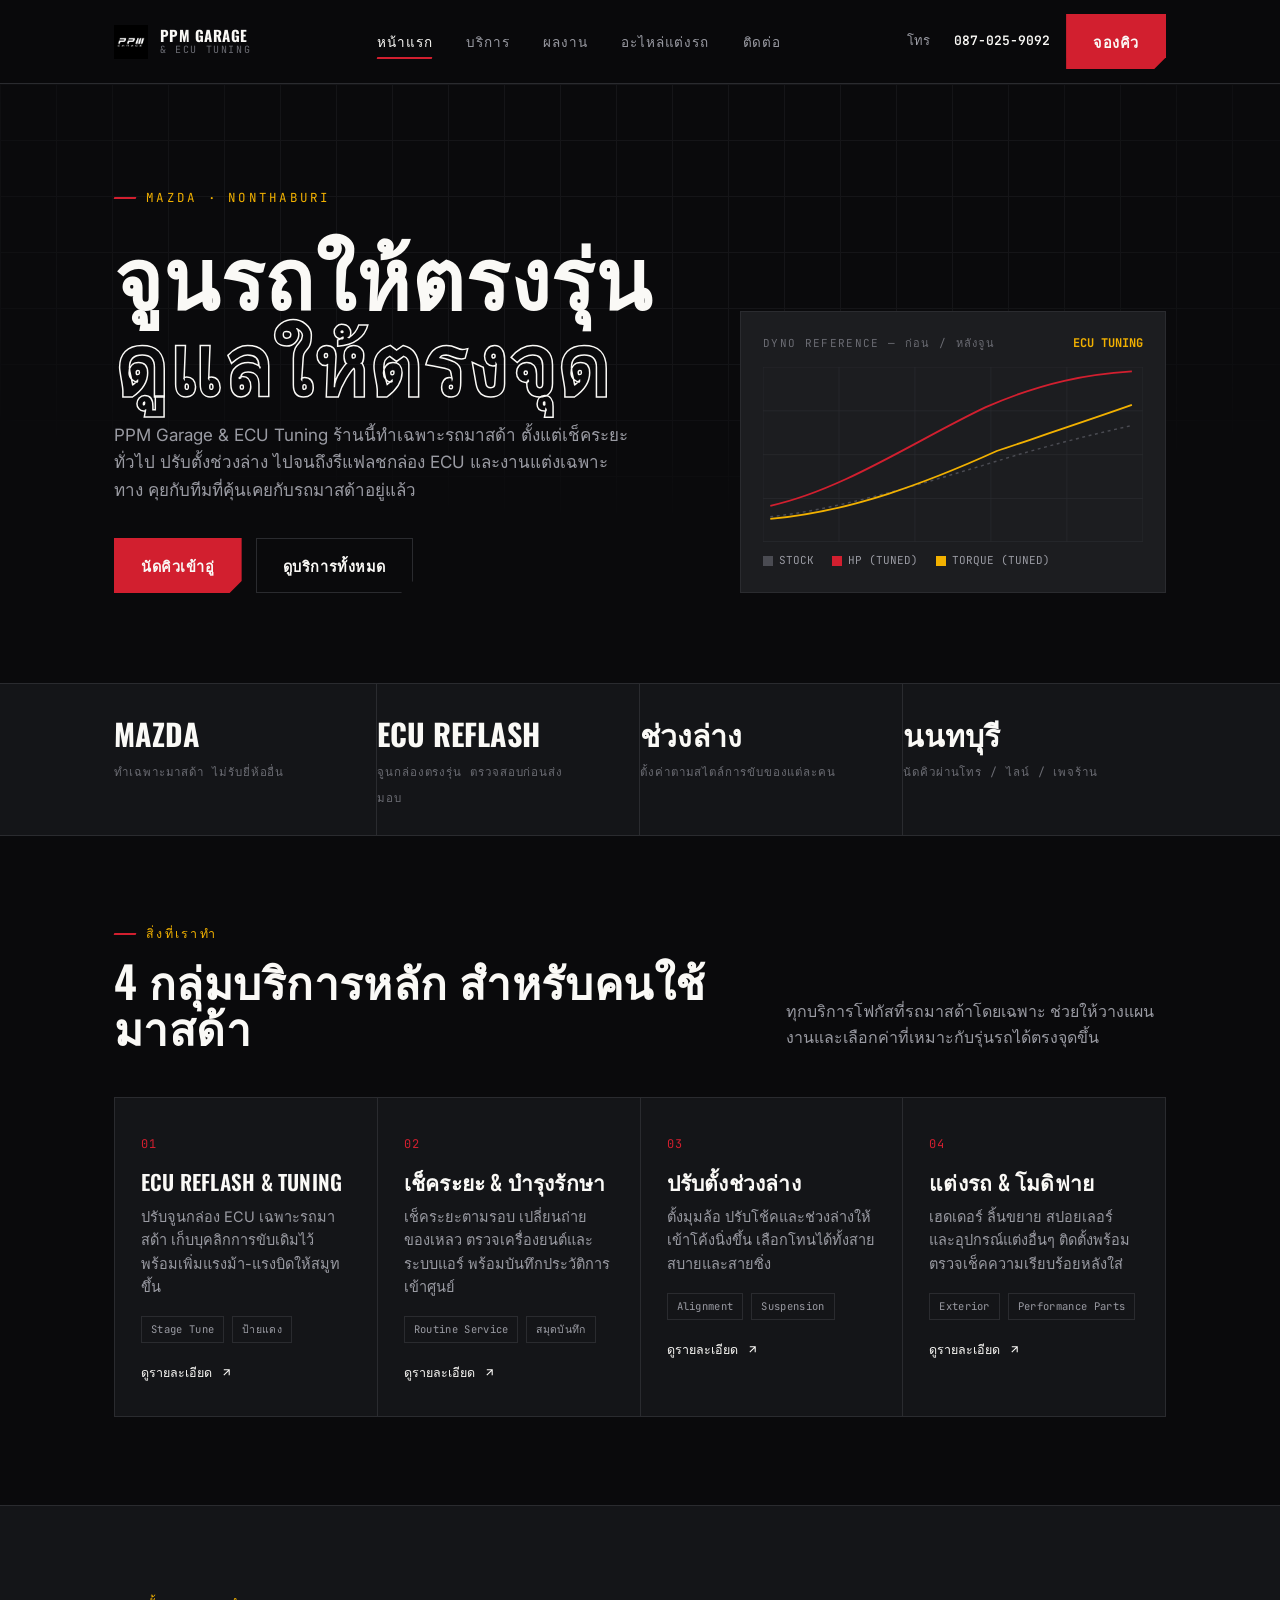
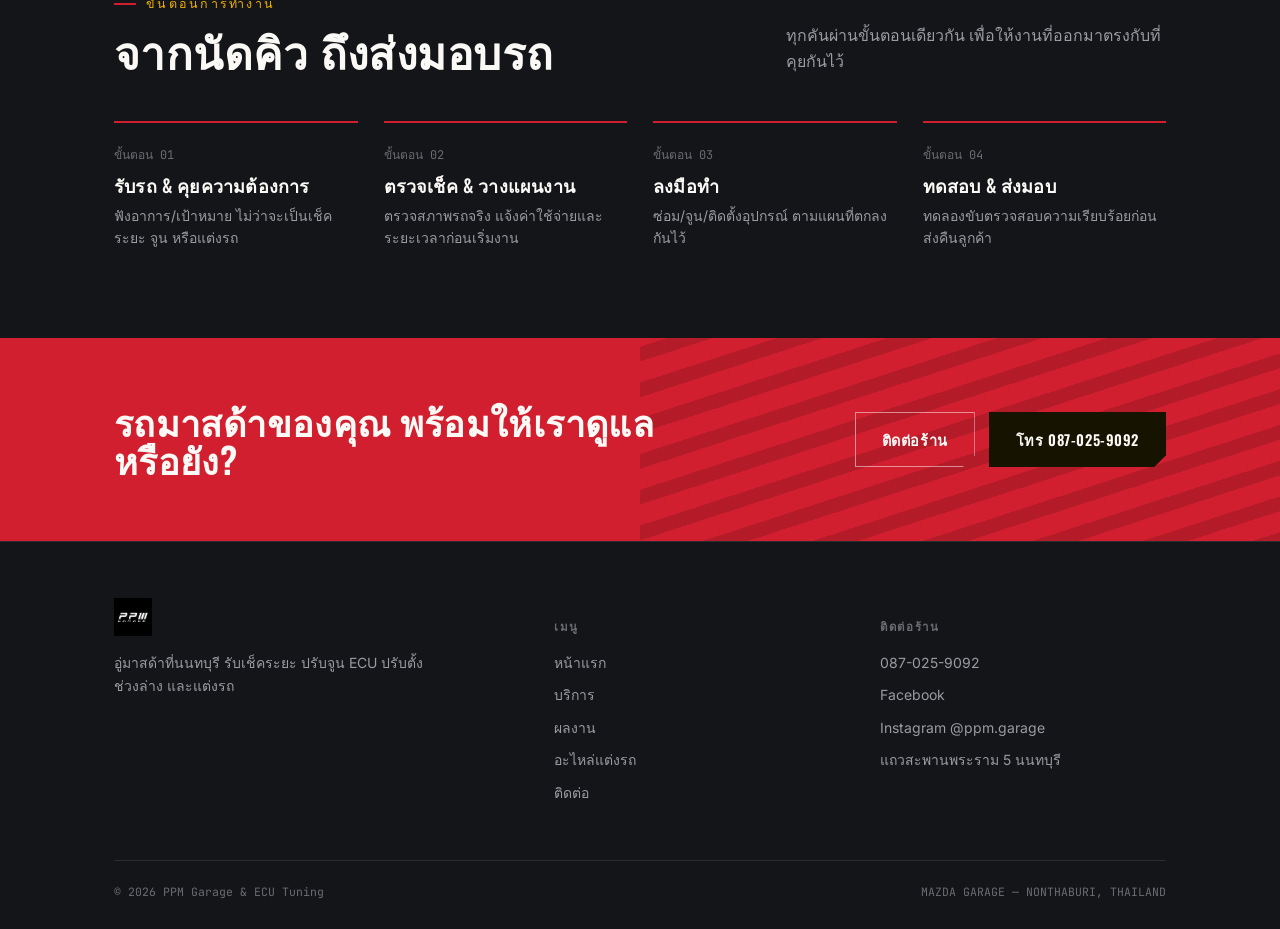
==== index.html @ 674793c1 "Add files via upload" ====
<!DOCTYPE html>
<html lang="th">
<head>
<meta charset="UTF-8">
<meta name="viewport" content="width=device-width, initial-scale=1.0">
<title>PPM Garage &amp; ECU Tuning | อู่มาสด้า นนทบุรี</title>
<meta name="description" content="PPM Garage &amp; ECU Tuning อู่มาสด้าที่นนทบุรี รับเช็คระยะ จูน ECU ปรับตั้งช่วงล่าง และแต่งรถ">
<link rel="icon" href="assets/logo.png">
<link rel="stylesheet" href="assets/style.css">
</head>
<body>

<header class="site-header">
  <nav class="nav">
    <a href="index.html" class="brand">
      <img src="assets/logo.png" alt="PPM Garage & ECU Tuning">
      <span class="brand-text"><b>PPM GARAGE</b><span>&amp; ECU TUNING</span></span>
    </a>
    <ul class="nav-links" id="navLinks">
      <li><a href="index.html" class="active">หน้าแรก</a></li>
      <li><a href="services.html">บริการ</a></li>
      <li><a href="portfolio.html">ผลงาน</a></li>
      <li><a href="parts.html">อะไหล่แต่งรถ</a></li>
      <li><a href="contact.html">ติดต่อ</a></li>
    </ul>
    <div class="nav-cta">
      <span class="nav-tel">โทร &nbsp;<b>087-025-9092</b></span>
      <a href="contact.html" class="btn btn-primary">จองคิว</a>
    </div>
    <button class="nav-toggle" aria-label="เปิดเมนู" aria-expanded="false">
      <svg viewBox="0 0 24 24" fill="none" stroke="currentColor" stroke-width="2"><path d="M3 6h18M3 12h18M3 18h18"/></svg>
    </button>
  </nav>
</header>

<section class="hero">
  <div class="hero-grid" aria-hidden="true"></div>
  <div class="wrap hero-inner">
    <div>
      <div class="eyebrow">MAZDA · NONTHABURI</div>
      <h1 class="hero-title">
        จูนรถให้ตรงรุ่น<br>
        <span class="line2">ดูแลให้ตรงจุด</span>
      </h1>
      <p class="hero-sub">
        PPM Garage &amp; ECU Tuning ร้านนี้ทำเฉพาะรถมาสด้า
        ตั้งแต่เช็คระยะทั่วไป ปรับตั้งช่วงล่าง ไปจนถึงรีแฟลชกล่อง ECU
        และงานแต่งเฉพาะทาง คุยกับทีมที่คุ้นเคยกับรถมาสด้าอยู่แล้ว
      </p>
      <div class="hero-actions">
        <a href="contact.html" class="btn btn-primary">นัดคิวเข้าอู่</a>
        <a href="services.html" class="btn btn-ghost">ดูบริการทั้งหมด</a>
      </div>
    </div>

    <div class="hero-scope reveal">
      <div class="hero-scope-head">
        <span>Dyno Reference — ก่อน / หลังจูน</span>
        <b>ECU TUNING</b>
      </div>
      <svg class="dyno-svg" viewBox="0 0 520 240" xmlns="http://www.w3.org/2000/svg" role="img" aria-label="กราฟแสดงแรงม้าและแรงบิดก่อนและหลังการจูน ECU">
        <line x1="0" y1="0" x2="0" y2="240" stroke="#2a2b2f"/>
        <line x1="104" y1="0" x2="104" y2="240" stroke="#2a2b2f"/>
        <line x1="208" y1="0" x2="208" y2="240" stroke="#2a2b2f"/>
        <line x1="312" y1="0" x2="312" y2="240" stroke="#2a2b2f"/>
        <line x1="416" y1="0" x2="416" y2="240" stroke="#2a2b2f"/>
        <line x1="520" y1="0" x2="520" y2="240" stroke="#2a2b2f"/>
        <line x1="0" y1="0" x2="520" y2="0" stroke="#2a2b2f"/>
        <line x1="0" y1="60" x2="520" y2="60" stroke="#2a2b2f"/>
        <line x1="0" y1="120" x2="520" y2="120" stroke="#2a2b2f"/>
        <line x1="0" y1="180" x2="520" y2="180" stroke="#2a2b2f"/>
        <line x1="0" y1="239" x2="520" y2="239" stroke="#2a2b2f"/>

        <path d="M10,205 C100,195 200,165 300,135 C380,110 440,95 505,80" fill="none" stroke="#4a4b52" stroke-width="2" stroke-dasharray="4 5"/>

        <path class="dyno-path" d="M10,190 C110,168 210,100 305,55 C385,20 445,10 505,6"/>
        <path class="dyno-path-2" d="M10,208 C120,198 225,158 320,115 C400,88 460,68 505,52"/>
      </svg>
      <div class="dyno-legend">
        <span><i style="background:#4a4b52"></i>STOCK</span>
        <span><i style="background:var(--red)"></i>HP (TUNED)</span>
        <span><i style="background:var(--amber)"></i>TORQUE (TUNED)</span>
      </div>
    </div>
  </div>
</section>

<div class="stat-strip">
  <div class="wrap">
    <div class="stat"><b>MAZDA</b><span>ทำเฉพาะมาสด้า ไม่รับยี่ห้ออื่น</span></div>
    <div class="stat"><b>ECU&nbsp;REFLASH</b><span>จูนกล่องตรงรุ่น ตรวจสอบก่อนส่งมอบ</span></div>
    <div class="stat"><b>ช่วงล่าง</b><span>ตั้งค่าตามสไตล์การขับของแต่ละคน</span></div>
    <div class="stat"><b>นนทบุรี</b><span>นัดคิวผ่านโทร / ไลน์ / เพจร้าน</span></div>
  </div>
</div>

<section id="services">
  <div class="wrap">
    <div class="section-head reveal">
      <div>
        <div class="eyebrow">สิ่งที่เราทำ</div>
        <h2 class="section-title">4 กลุ่มบริการหลัก สำหรับคนใช้มาสด้า</h2>
      </div>
      <p class="section-desc">ทุกบริการโฟกัสที่รถมาสด้าโดยเฉพาะ ช่วยให้วางแผนงานและเลือกค่าที่เหมาะกับรุ่นรถได้ตรงจุดขึ้น</p>
    </div>

    <div class="grid-4">
      <div class="card reveal">
        <span class="card-num">01</span>
        <h3>ECU Reflash &amp; Tuning</h3>
        <p>ปรับจูนกล่อง ECU เฉพาะรถมาสด้า เก็บบุคลิกการขับเดิมไว้ พร้อมเพิ่มแรงม้า-แรงบิดให้สมูทขึ้น</p>
        <div class="card-tags"><span>Stage Tune</span><span>ป้ายแดง</span></div>
        <a href="services.html#tuning" class="card-link">ดูรายละเอียด <svg viewBox="0 0 24 24" fill="none" stroke="currentColor" stroke-width="2"><path d="M7 17L17 7M7 7h10v10"/></svg></a>
      </div>
      <div class="card reveal">
        <span class="card-num">02</span>
        <h3>เช็คระยะ &amp; บำรุงรักษา</h3>
        <p>เช็คระยะตามรอบ เปลี่ยนถ่ายของเหลว ตรวจเครื่องยนต์และระบบแอร์ พร้อมบันทึกประวัติการเข้าศูนย์</p>
        <div class="card-tags"><span>Routine Service</span><span>สมุดบันทึก</span></div>
        <a href="services.html#maintenance" class="card-link">ดูรายละเอียด <svg viewBox="0 0 24 24" fill="none" stroke="currentColor" stroke-width="2"><path d="M7 17L17 7M7 7h10v10"/></svg></a>
      </div>
      <div class="card reveal">
        <span class="card-num">03</span>
        <h3>ปรับตั้งช่วงล่าง</h3>
        <p>ตั้งมุมล้อ ปรับโช้คและช่วงล่างให้เข้าโค้งนิ่งขึ้น เลือกโทนได้ทั้งสายสบายและสายซิ่ง</p>
        <div class="card-tags"><span>Alignment</span><span>Suspension</span></div>
        <a href="services.html#suspension" class="card-link">ดูรายละเอียด <svg viewBox="0 0 24 24" fill="none" stroke="currentColor" stroke-width="2"><path d="M7 17L17 7M7 7h10v10"/></svg></a>
      </div>
      <div class="card reveal">
        <span class="card-num">04</span>
        <h3>แต่งรถ &amp; โมดิฟาย</h3>
        <p>เฮดเดอร์ ลิ้นขยาย สปอยเลอร์ และอุปกรณ์แต่งอื่นๆ ติดตั้งพร้อมตรวจเช็คความเรียบร้อยหลังใส่</p>
        <div class="card-tags"><span>Exterior</span><span>Performance Parts</span></div>
        <a href="services.html#modify" class="card-link">ดูรายละเอียด <svg viewBox="0 0 24 24" fill="none" stroke="currentColor" stroke-width="2"><path d="M7 17L17 7M7 7h10v10"/></svg></a>
      </div>
    </div>
  </div>
</section>

<section id="process" style="border-top:1px solid var(--line); background:var(--panel-2);">
  <div class="wrap">
    <div class="section-head reveal">
      <div>
        <div class="eyebrow">ขั้นตอนการทำงาน</div>
        <h2 class="section-title">จากนัดคิว ถึงส่งมอบรถ</h2>
      </div>
      <p class="section-desc">ทุกคันผ่านขั้นตอนเดียวกัน เพื่อให้งานที่ออกมาตรงกับที่คุยกันไว้</p>
    </div>
    <div class="steps">
      <div class="step reveal">
        <em>ขั้นตอน 01</em>
        <h4>รับรถ &amp; คุยความต้องการ</h4>
        <p>ฟังอาการ/เป้าหมาย ไม่ว่าจะเป็นเช็คระยะ จูน หรือแต่งรถ</p>
      </div>
      <div class="step reveal">
        <em>ขั้นตอน 02</em>
        <h4>ตรวจเช็ค &amp; วางแผนงาน</h4>
        <p>ตรวจสภาพรถจริง แจ้งค่าใช้จ่ายและระยะเวลาก่อนเริ่มงาน</p>
      </div>
      <div class="step reveal">
        <em>ขั้นตอน 03</em>
        <h4>ลงมือทำ</h4>
        <p>ซ่อม/จูน/ติดตั้งอุปกรณ์ ตามแผนที่ตกลงกันไว้</p>
      </div>
      <div class="step reveal">
        <em>ขั้นตอน 04</em>
        <h4>ทดสอบ &amp; ส่งมอบ</h4>
        <p>ทดลองขับตรวจสอบความเรียบร้อยก่อนส่งคืนลูกค้า</p>
      </div>
    </div>
  </div>
</section>

<div class="cta-band">
  <div class="wrap cta-inner">
    <h2>รถมาสด้าของคุณ พร้อมให้เราดูแลหรือยัง?</h2>
    <div style="display:flex; gap:14px; flex-wrap:wrap;">
      <a href="contact.html" class="btn btn-ghost">ติดต่อร้าน</a>
      <a href="tel:0870259092" class="btn" style="background:#161300; color:var(--white);">โทร 087-025-9092</a>
    </div>
  </div>
</div>

<footer class="site-footer">
  <div class="wrap">
    <div class="footer-grid">
      <div>
        <a href="index.html" class="brand" style="margin-bottom:16px;">
          <img src="assets/logo.png" alt="PPM Garage & ECU Tuning" style="height:38px;">
        </a>
        <p style="max-width:320px;">อู่มาสด้าที่นนทบุรี รับเช็คระยะ ปรับจูน ECU ปรับตั้งช่วงล่าง และแต่งรถ</p>
      </div>
      <div>
        <h5>เมนู</h5>
        <a href="index.html">หน้าแรก</a>
        <a href="services.html">บริการ</a>
        <a href="portfolio.html">ผลงาน</a>
        <a href="parts.html">อะไหล่แต่งรถ</a>
        <a href="contact.html">ติดต่อ</a>
      </div>
      <div>
        <h5>ติดต่อร้าน</h5>
        <a href="tel:0870259092">087-025-9092</a>
        <a href="https://www.facebook.com/PPMGarageAndEcuTuning/" target="_blank" rel="noopener">Facebook</a>
        <a href="https://www.instagram.com/ppm.garage/" target="_blank" rel="noopener">Instagram @ppm.garage</a>
        <p>แถวสะพานพระราม 5 นนทบุรี</p>
      </div>
    </div>
    <div class="footer-bottom">
      <span>&copy; <span data-year></span> PPM Garage &amp; ECU Tuning</span>
      <span>MAZDA GARAGE — NONTHABURI, THAILAND</span>
    </div>
  </div>
</footer>

<script src="assets/main.js"></script>
</body>
</html>
---- assets/style.css ----
/* ============================================================
   PPM GARAGE & ECU TUNING — Design tokens
   Palette: near-black base (matches logo), signal red + gauge
   amber accents borrowed from tach redlines & boost gauges.
   Display type: condensed industrial caps (echoes the logo's
   slanted "III" speed-mark). Body: clean geometric sans.
   Mono: dyno-sheet data, specs, numbers.
   ============================================================ */

@import url('https://fonts.googleapis.com/css2?family=Oswald:wght@400;500;600;700&family=Inter:wght@400;500;600;700&family=JetBrains+Mono:wght@400;500;600&display=swap');

:root{
  --black:        #0a0a0c;
  --panel-1:      #1c1d20;
  --panel-2:      #141518;
  --line:         #2a2b2f;
  --white:        #faf9f6;
  --mute:         #9a9ba3;
  --mute-dim:     #6b6c73;
  --red:          #d21f2f;
  --red-dim:      #7a1119;
  --amber:        #f2b100;

  --font-display: 'Oswald', 'Arial Narrow', sans-serif;
  --font-body:    'Inter', -apple-system, sans-serif;
  --font-mono:    'JetBrains Mono', 'Courier New', monospace;

  --wrap: 1180px;
  --edge: clamp(20px, 5vw, 64px);

  --ease: cubic-bezier(.16,.84,.44,1);
}

*,*::before,*::after{ box-sizing:border-box; }
html{ scroll-behavior:smooth; }
@media (prefers-reduced-motion: reduce){
  html{ scroll-behavior:auto; }
  *,*::before,*::after{ animation-duration:0.001ms !important; animation-iteration-count:1 !important; transition-duration:0.001ms !important; scroll-behavior:auto !important; }
}

body{
  margin:0;
  background:var(--black);
  color:var(--white);
  font-family:var(--font-body);
  font-size:16px;
  line-height:1.6;
  -webkit-font-smoothing:antialiased;
}

img{ max-width:100%; display:block; }
a{ color:inherit; text-decoration:none; }
ul{ margin:0; padding:0; list-style:none; }
button{ font:inherit; }

::selection{ background:var(--red); color:var(--white); }

/* focus visibility */
a:focus-visible, button:focus-visible, input:focus-visible, textarea:focus-visible{
  outline:2px solid var(--amber);
  outline-offset:3px;
}

.wrap{ max-width:var(--wrap); margin:0 auto; padding-left:var(--edge); padding-right:var(--edge); }

/* ---------- Type scale ---------- */
h1,h2,h3,h4{
  font-family:var(--font-display);
  text-transform:uppercase;
  letter-spacing:.01em;
  font-weight:600;
  margin:0;
  line-height:1.05;
}
.eyebrow{
  font-family:var(--font-mono);
  font-size:12.5px;
  letter-spacing:.18em;
  text-transform:uppercase;
  color:var(--amber);
  display:flex;
  align-items:center;
  gap:10px;
}
.eyebrow::before{
  content:'';
  width:22px; height:2px;
  background:var(--red);
  transform:skewX(-20deg);
  display:inline-block;
}
p{ margin:0; color:var(--mute); }

/* ---------- Diagonal slash motif (from the logo mark) ---------- */
.slash{
  display:inline-block;
  width:.42em;
  transform:skewX(-18deg);
  background:currentColor;
  align-self:stretch;
}
.slashmark{ display:inline-flex; gap:5px; height:1em; vertical-align:-.12em; }

.clip-card{
  clip-path: polygon(0 0, 100% 0, 100% calc(100% - 18px), calc(100% - 18px) 100%, 0 100%);
}
.clip-card-r{
  clip-path: polygon(18px 0, 100% 0, 100% 100%, 0 100%, 0 18px);
}

/* ---------- Buttons ---------- */
.btn{
  display:inline-flex;
  align-items:center;
  gap:10px;
  font-family:var(--font-display);
  text-transform:uppercase;
  letter-spacing:.04em;
  font-weight:600;
  font-size:14.5px;
  padding:15px 26px;
  border:1px solid transparent;
  cursor:pointer;
  transition:transform .25s var(--ease), background .25s var(--ease), border-color .25s var(--ease), color .25s var(--ease);
  clip-path: polygon(0 0, 100% 0, 100% calc(100% - 12px), calc(100% - 12px) 100%, 0 100%);
}
.btn-primary{ background:var(--red); color:var(--white); }
.btn-primary:hover{ background:#ea2c3d; transform:translateY(-2px); }
.btn-ghost{ background:transparent; color:var(--white); border-color:var(--line); }
.btn-ghost:hover{ border-color:var(--white); transform:translateY(-2px); }
.btn-amber{ background:var(--amber); color:#161300; }
.btn-amber:hover{ background:#ffc51f; transform:translateY(-2px); }

/* ---------- Header / nav ---------- */
.site-header{
  position:sticky; top:0; z-index:50;
  background:rgba(10,10,12,.86);
  backdrop-filter:blur(10px);
  border-bottom:1px solid var(--line);
}
.nav{
  display:flex; align-items:center; justify-content:space-between;
  padding:14px var(--edge);
  max-width:var(--wrap); margin:0 auto;
}
.brand{ display:flex; align-items:center; gap:12px; }
.brand img{ height:34px; width:auto; }
.brand-text{ font-family:var(--font-display); font-size:15px; letter-spacing:.03em; line-height:1.15; }
.brand-text b{ display:block; color:var(--white); }
.brand-text span{ display:block; font-size:10px; color:var(--mute-dim); letter-spacing:.16em; font-family:var(--font-mono); }

.nav-links{ display:flex; align-items:center; gap:34px; }
.nav-links a{
  font-family:var(--font-display);
  font-size:13.5px;
  letter-spacing:.06em;
  text-transform:uppercase;
  color:var(--mute);
  position:relative;
  padding:6px 0;
  transition:color .2s;
}
.nav-links a:hover, .nav-links a.active{ color:var(--white); }
.nav-links a.active::after{
  content:''; position:absolute; left:0; right:0; bottom:-2px; height:2px; background:var(--red);
  transform:skewX(-18deg);
}
.nav-cta{ display:flex; align-items:center; gap:16px; }
.nav-tel{ font-family:var(--font-mono); font-size:13px; color:var(--mute); display:flex; align-items:center; gap:8px; }
.nav-tel b{ color:var(--white); font-weight:600; }

.nav-toggle{
  display:none; background:none; border:1px solid var(--line); color:var(--white);
  width:42px; height:42px; align-items:center; justify-content:center; cursor:pointer;
}
.nav-toggle svg{ width:18px; height:18px; }

@media (max-width: 900px){
  .nav-links{
    position:fixed; inset:64px 0 0 0; background:var(--black);
    flex-direction:column; align-items:flex-start; gap:0;
    padding:10px var(--edge) 30px;
    transform:translateY(-8px); opacity:0; visibility:hidden;
    transition:opacity .25s var(--ease), transform .25s var(--ease), visibility .25s;
    border-top:1px solid var(--line);
  }
  .nav-links.open{ opacity:1; transform:translateY(0); visibility:visible; }
  .nav-links a{ width:100%; padding:16px 0; border-bottom:1px solid var(--line); font-size:16px; }
  .nav-cta{ display:none; }
  .nav-toggle{ display:inline-flex; }
}

/* ---------- Hero ---------- */
.hero{
  position:relative;
  padding:104px 0 90px;
  overflow:hidden;
  border-bottom:1px solid var(--line);
}
.hero-grid{
  position:absolute; inset:0;
  background-image:
    linear-gradient(var(--line) 1px, transparent 1px),
    linear-gradient(90deg, var(--line) 1px, transparent 1px);
  background-size: 56px 56px;
  opacity:.35;
  mask-image: radial-gradient(ellipse 80% 60% at 50% 20%, black 40%, transparent 90%);
}
.hero-inner{ position:relative; z-index:2; display:grid; grid-template-columns:1.15fr .85fr; gap:50px; align-items:end; }
@media (max-width:860px){
  .hero{ padding:88px 0 60px; }
  .hero-inner{ grid-template-columns:1fr; gap:36px; align-items:start; }
  .hero-title{ font-size:clamp(34px, 10vw, 52px); }
}
.hero-title{
  font-size:clamp(42px, 6.4vw, 84px);
  margin-top:22px;
}
.hero-title .line2{ color:transparent; -webkit-text-stroke:1.5px var(--white); }
.hero-sub{ max-width:520px; margin-top:20px; font-size:17px; color:var(--mute); }
.hero-actions{ display:flex; gap:14px; margin-top:34px; flex-wrap:wrap; }

.hero-scope{
  background:var(--panel-1); border:1px solid var(--line);
  padding:22px;
}
.hero-scope-head{ display:flex; justify-content:space-between; align-items:center; margin-bottom:14px; }
.hero-scope-head span{ font-family:var(--font-mono); font-size:11px; color:var(--mute-dim); letter-spacing:.12em; text-transform:uppercase; }
.hero-scope-head b{ font-family:var(--font-mono); color:var(--amber); font-size:12px; }
.dyno-svg{ width:100%; height:auto; display:block; }
.dyno-path{
  fill:none; stroke:var(--red); stroke-width:2.5;
  stroke-dasharray: 620; stroke-dashoffset:620;
  animation: draw 2.1s var(--ease) .3s forwards;
}
.dyno-path-2{
  fill:none; stroke:var(--amber); stroke-width:2.5;
  stroke-dasharray: 620; stroke-dashoffset:620;
  animation: draw 2.1s var(--ease) .55s forwards;
}
@keyframes draw{ to{ stroke-dashoffset:0; } }
.dyno-legend{ display:flex; gap:18px; margin-top:10px; }
.dyno-legend span{ font-family:var(--font-mono); font-size:11px; color:var(--mute); display:flex; align-items:center; gap:6px; }
.dyno-legend i{ width:10px; height:10px; display:inline-block; }

/* ---------- Stat strip ---------- */
.stat-strip{
  border-bottom:1px solid var(--line);
  background:var(--panel-2);
}
.stat-strip .wrap{ display:flex; flex-wrap:wrap; gap:0; }
.stat{
  flex:1 1 200px;
  padding:26px var(--edge) 26px 0;
  border-right:1px solid var(--line);
}
.stat:last-child{ border-right:none; }
.stat b{
  display:block; font-family:var(--font-display); font-size:30px; color:var(--white);
}
.stat span{ font-family:var(--font-mono); font-size:11.5px; color:var(--mute-dim); letter-spacing:.08em; text-transform:uppercase; }
@media (max-width:700px){ .stat{ border-right:none; border-bottom:1px solid var(--line); flex:1 1 45%; } }

/* ---------- Sections ---------- */
section{ padding:88px 0; }
.section-head{ display:flex; justify-content:space-between; align-items:flex-end; gap:30px; margin-bottom:46px; flex-wrap:wrap; }
.section-title{ font-size:clamp(28px,4vw,44px); margin-top:14px; max-width:640px; }
.section-desc{ max-width:380px; }

/* Service cards */
.grid-4{ display:grid; grid-template-columns:repeat(4,1fr); gap:1px; background:var(--line); border:1px solid var(--line); }
.grid-2{ display:grid; grid-template-columns:repeat(2,1fr); gap:1px; background:var(--line); border:1px solid var(--line); }
@media (max-width:980px){ .grid-4{ grid-template-columns:repeat(2,1fr); } }
@media (max-width:600px){ .grid-4, .grid-2{ grid-template-columns:1fr; } }

.card{
  background:var(--panel-2);
  padding:32px 26px;
  transition:background .25s var(--ease);
  position:relative;
}
.card:hover{ background:var(--panel-1); }
.card-num{ font-family:var(--font-mono); color:var(--red); font-size:12px; letter-spacing:.1em; }
.card h3{ font-size:21px; margin-top:16px; }
.card p{ margin-top:12px; font-size:14.5px; }
.card-tags{ display:flex; flex-wrap:wrap; gap:8px; margin-top:18px; }
.card-tags span{
  font-family:var(--font-mono); font-size:10.5px; color:var(--mute);
  border:1px solid var(--line); padding:4px 9px; letter-spacing:.03em;
}
.card-link{ margin-top:20px; display:inline-flex; align-items:center; gap:8px; font-family:var(--font-mono); font-size:12.5px; color:var(--white); }
.card-link svg{ width:13px; height:13px; transition:transform .2s; }
.card:hover .card-link svg{ transform:translate(3px,-3px); }

/* Process steps */
.steps{ display:grid; grid-template-columns:repeat(4,1fr); gap:26px; }
@media (max-width:900px){ .steps{ grid-template-columns:repeat(2,1fr); } }
@media (max-width:560px){ .steps{ grid-template-columns:1fr; } }
.step{ border-top:2px solid var(--red); padding-top:18px; }
.step em{ font-style:normal; font-family:var(--font-mono); color:var(--mute-dim); font-size:12px; }
.step h4{ font-size:18px; margin-top:10px; }
.step p{ margin-top:10px; font-size:14px; }

/* CTA band */
.cta-band{
  background:var(--red);
  padding:64px 0;
  position:relative;
  overflow:hidden;
}
.cta-band::before{
  content:''; position:absolute; top:0; bottom:0; right:-10%;
  width:60%;
  background:repeating-linear-gradient(-18deg, rgba(0,0,0,.14) 0 14px, transparent 14px 34px);
}
.cta-inner{ position:relative; display:flex; justify-content:space-between; align-items:center; gap:24px; flex-wrap:wrap; }
.cta-inner h2{ color:var(--white); font-size:clamp(24px,3.4vw,36px); max-width:560px; }
.cta-inner .btn-ghost{ border-color:rgba(255,255,255,.5); color:var(--white); }
.cta-inner .btn-ghost:hover{ border-color:var(--white); background:rgba(0,0,0,.15); }

/* Footer */
.site-footer{ border-top:1px solid var(--line); padding:56px 0 28px; background:var(--panel-2); }
.footer-grid{ display:grid; grid-template-columns:1.4fr 1fr 1fr; gap:40px; }
@media (max-width:760px){ .footer-grid{ grid-template-columns:1fr; gap:32px; } }
.footer-grid h5{ font-family:var(--font-mono); font-size:11.5px; letter-spacing:.14em; text-transform:uppercase; color:var(--mute-dim); margin-bottom:16px; }
.footer-grid a, .footer-grid p{ font-size:14px; color:var(--mute); display:block; margin-bottom:10px; }
.footer-grid a:hover{ color:var(--white); }
.footer-bottom{ margin-top:46px; padding-top:22px; border-top:1px solid var(--line); display:flex; justify-content:space-between; flex-wrap:wrap; gap:10px; }
.footer-bottom span{ font-family:var(--font-mono); font-size:11.5px; color:var(--mute-dim); }

/* Page header (inner pages) */
.page-hero{ padding:64px 0 54px; border-bottom:1px solid var(--line); position:relative; overflow:hidden; }
.page-hero .eyebrow{ margin-bottom:16px; }
.page-hero h1{ font-size:clamp(34px,5.4vw,58px); }
.page-hero p{ max-width:560px; margin-top:18px; font-size:16px; }
.crumb{ font-family:var(--font-mono); font-size:12px; color:var(--mute-dim); margin-bottom:22px; }
.crumb b{ color:var(--white); }

/* Reveal on scroll */
.reveal{ opacity:0; transform:translateY(22px); transition:opacity .7s var(--ease), transform .7s var(--ease); }
.reveal.is-visible{ opacity:1; transform:translateY(0); }

/* Utility */
.mt-0{ margin-top:0 !important; }
.center{ text-align:center; }
.tag-row{ display:flex; gap:10px; flex-wrap:wrap; }
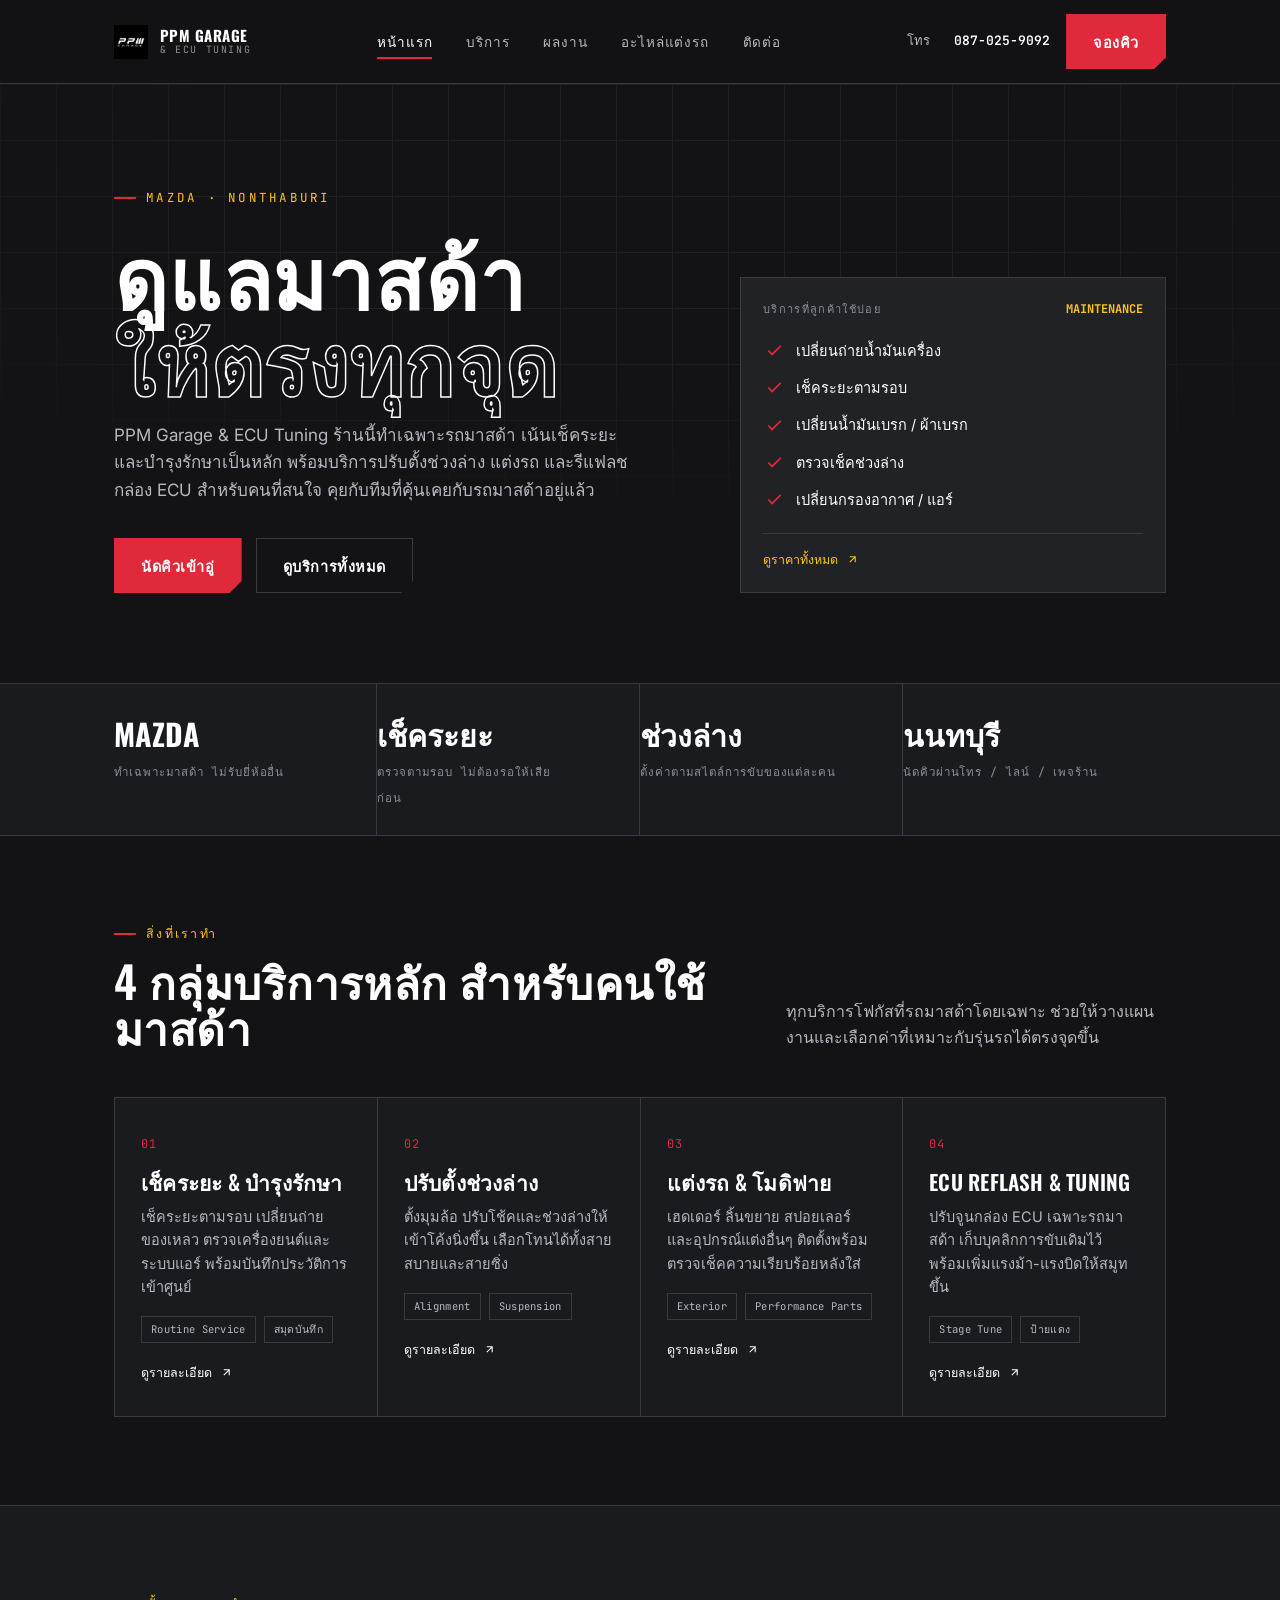
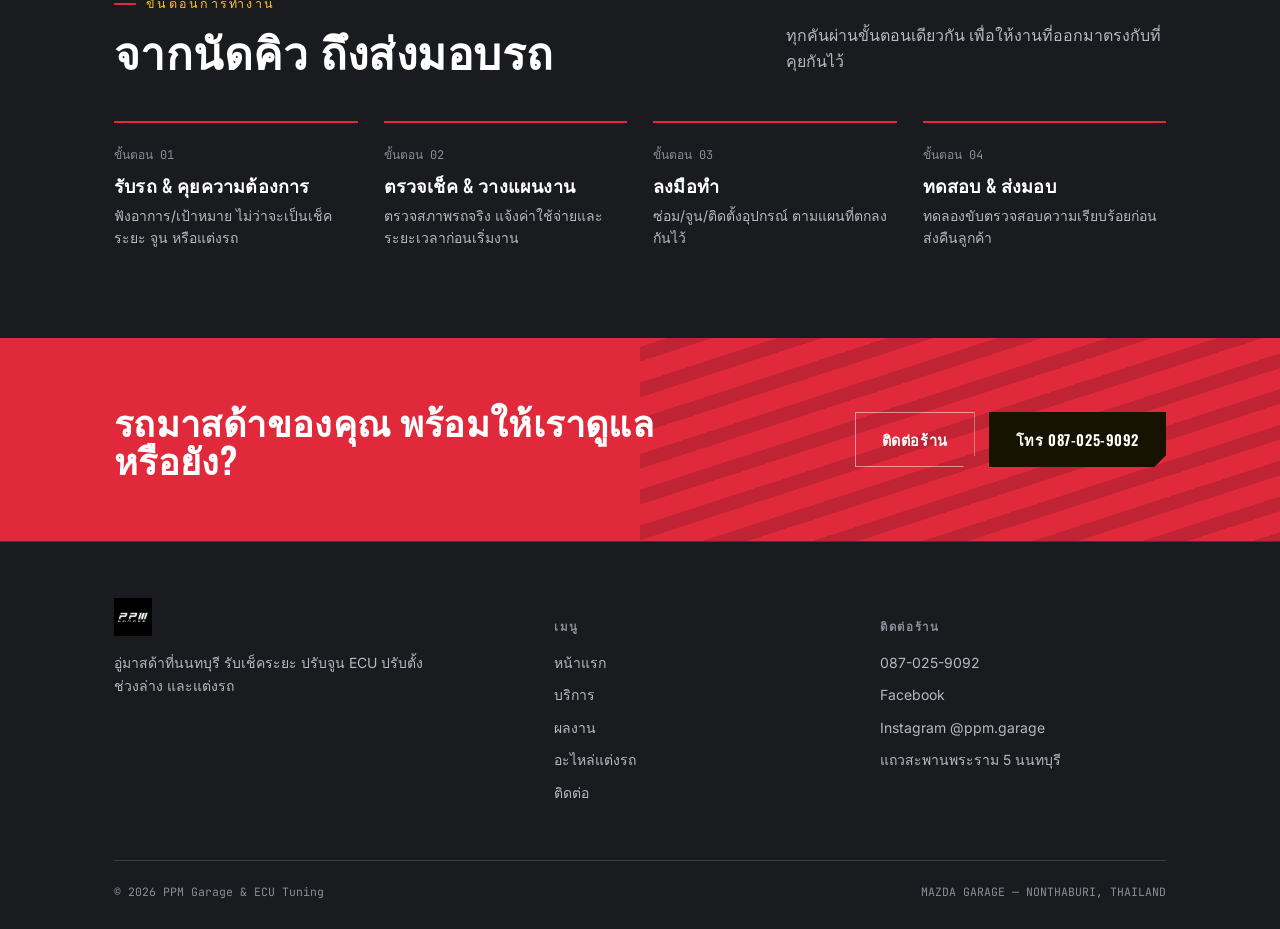
==== commit 532255e0: "Add files via upload" ====
--- a/index.html
+++ b/index.html
@@ -39,13 +39,13 @@
     <div>
       <div class="eyebrow">MAZDA · NONTHABURI</div>
       <h1 class="hero-title">
-        จูนรถให้ตรงรุ่น<br>
-        <span class="line2">ดูแลให้ตรงจุด</span>
+        ดูแลมาสด้า<br>
+        <span class="line2">ให้ตรงทุกจุด</span>
       </h1>
       <p class="hero-sub">
         PPM Garage &amp; ECU Tuning ร้านนี้ทำเฉพาะรถมาสด้า
-        ตั้งแต่เช็คระยะทั่วไป ปรับตั้งช่วงล่าง ไปจนถึงรีแฟลชกล่อง ECU
-        และงานแต่งเฉพาะทาง คุยกับทีมที่คุ้นเคยกับรถมาสด้าอยู่แล้ว
+        เน้นเช็คระยะและบำรุงรักษาเป็นหลัก พร้อมบริการปรับตั้งช่วงล่าง
+        แต่งรถ และรีแฟลชกล่อง ECU สำหรับคนที่สนใจ คุยกับทีมที่คุ้นเคยกับรถมาสด้าอยู่แล้ว
       </p>
       <div class="hero-actions">
         <a href="contact.html" class="btn btn-primary">นัดคิวเข้าอู่</a>
@@ -55,32 +55,19 @@
 
     <div class="hero-scope reveal">
       <div class="hero-scope-head">
-        <span>Dyno Reference — ก่อน / หลังจูน</span>
-        <b>ECU TUNING</b>
-      </div>
-      <svg class="dyno-svg" viewBox="0 0 520 240" xmlns="http://www.w3.org/2000/svg" role="img" aria-label="กราฟแสดงแรงม้าและแรงบิดก่อนและหลังการจูน ECU">
-        <line x1="0" y1="0" x2="0" y2="240" stroke="#2a2b2f"/>
-        <line x1="104" y1="0" x2="104" y2="240" stroke="#2a2b2f"/>
-        <line x1="208" y1="0" x2="208" y2="240" stroke="#2a2b2f"/>
-        <line x1="312" y1="0" x2="312" y2="240" stroke="#2a2b2f"/>
-        <line x1="416" y1="0" x2="416" y2="240" stroke="#2a2b2f"/>
-        <line x1="520" y1="0" x2="520" y2="240" stroke="#2a2b2f"/>
-        <line x1="0" y1="0" x2="520" y2="0" stroke="#2a2b2f"/>
-        <line x1="0" y1="60" x2="520" y2="60" stroke="#2a2b2f"/>
-        <line x1="0" y1="120" x2="520" y2="120" stroke="#2a2b2f"/>
-        <line x1="0" y1="180" x2="520" y2="180" stroke="#2a2b2f"/>
-        <line x1="0" y1="239" x2="520" y2="239" stroke="#2a2b2f"/>
-
-        <path d="M10,205 C100,195 200,165 300,135 C380,110 440,95 505,80" fill="none" stroke="#4a4b52" stroke-width="2" stroke-dasharray="4 5"/>
-
-        <path class="dyno-path" d="M10,190 C110,168 210,100 305,55 C385,20 445,10 505,6"/>
-        <path class="dyno-path-2" d="M10,208 C120,198 225,158 320,115 C400,88 460,68 505,52"/>
-      </svg>
-      <div class="dyno-legend">
-        <span><i style="background:#4a4b52"></i>STOCK</span>
-        <span><i style="background:var(--red)"></i>HP (TUNED)</span>
-        <span><i style="background:var(--amber)"></i>TORQUE (TUNED)</span>
-      </div>
+        <span>บริการที่ลูกค้าใช้บ่อย</span>
+        <b>MAINTENANCE</b>
+      </div>
+      <ul class="hero-checklist">
+        <li><svg viewBox="0 0 24 24" fill="none" stroke="currentColor" stroke-width="2.2"><path d="M20 6L9 17l-5-5"/></svg><span>เปลี่ยนถ่ายน้ำมันเครื่อง</span></li>
+        <li><svg viewBox="0 0 24 24" fill="none" stroke="currentColor" stroke-width="2.2"><path d="M20 6L9 17l-5-5"/></svg><span>เช็คระยะตามรอบ</span></li>
+        <li><svg viewBox="0 0 24 24" fill="none" stroke="currentColor" stroke-width="2.2"><path d="M20 6L9 17l-5-5"/></svg><span>เปลี่ยนน้ำมันเบรก / ผ้าเบรก</span></li>
+        <li><svg viewBox="0 0 24 24" fill="none" stroke="currentColor" stroke-width="2.2"><path d="M20 6L9 17l-5-5"/></svg><span>ตรวจเช็คช่วงล่าง</span></li>
+        <li><svg viewBox="0 0 24 24" fill="none" stroke="currentColor" stroke-width="2.2"><path d="M20 6L9 17l-5-5"/></svg><span>เปลี่ยนกรองอากาศ / แอร์</span></li>
+      </ul>
+      <a href="services.html#maintenance" class="hero-checklist-link">ดูราคาทั้งหมด
+        <svg viewBox="0 0 24 24" fill="none" stroke="currentColor" stroke-width="2"><path d="M7 17L17 7M7 7h10v10"/></svg>
+      </a>
     </div>
   </div>
 </section>
@@ -88,7 +75,7 @@
 <div class="stat-strip">
   <div class="wrap">
     <div class="stat"><b>MAZDA</b><span>ทำเฉพาะมาสด้า ไม่รับยี่ห้ออื่น</span></div>
-    <div class="stat"><b>ECU&nbsp;REFLASH</b><span>จูนกล่องตรงรุ่น ตรวจสอบก่อนส่งมอบ</span></div>
+    <div class="stat"><b>เช็คระยะ</b><span>ตรวจตามรอบ ไม่ต้องรอให้เสียก่อน</span></div>
     <div class="stat"><b>ช่วงล่าง</b><span>ตั้งค่าตามสไตล์การขับของแต่ละคน</span></div>
     <div class="stat"><b>นนทบุรี</b><span>นัดคิวผ่านโทร / ไลน์ / เพจร้าน</span></div>
   </div>
@@ -107,31 +94,31 @@
     <div class="grid-4">
       <div class="card reveal">
         <span class="card-num">01</span>
+        <h3>เช็คระยะ &amp; บำรุงรักษา</h3>
+        <p>เช็คระยะตามรอบ เปลี่ยนถ่ายของเหลว ตรวจเครื่องยนต์และระบบแอร์ พร้อมบันทึกประวัติการเข้าศูนย์</p>
+        <div class="card-tags"><span>Routine Service</span><span>สมุดบันทึก</span></div>
+        <a href="services.html#maintenance" class="card-link">ดูรายละเอียด <svg viewBox="0 0 24 24" fill="none" stroke="currentColor" stroke-width="2"><path d="M7 17L17 7M7 7h10v10"/></svg></a>
+      </div>
+      <div class="card reveal">
+        <span class="card-num">02</span>
+        <h3>ปรับตั้งช่วงล่าง</h3>
+        <p>ตั้งมุมล้อ ปรับโช้คและช่วงล่างให้เข้าโค้งนิ่งขึ้น เลือกโทนได้ทั้งสายสบายและสายซิ่ง</p>
+        <div class="card-tags"><span>Alignment</span><span>Suspension</span></div>
+        <a href="services.html#suspension" class="card-link">ดูรายละเอียด <svg viewBox="0 0 24 24" fill="none" stroke="currentColor" stroke-width="2"><path d="M7 17L17 7M7 7h10v10"/></svg></a>
+      </div>
+      <div class="card reveal">
+        <span class="card-num">03</span>
+        <h3>แต่งรถ &amp; โมดิฟาย</h3>
+        <p>เฮดเดอร์ ลิ้นขยาย สปอยเลอร์ และอุปกรณ์แต่งอื่นๆ ติดตั้งพร้อมตรวจเช็คความเรียบร้อยหลังใส่</p>
+        <div class="card-tags"><span>Exterior</span><span>Performance Parts</span></div>
+        <a href="services.html#modify" class="card-link">ดูรายละเอียด <svg viewBox="0 0 24 24" fill="none" stroke="currentColor" stroke-width="2"><path d="M7 17L17 7M7 7h10v10"/></svg></a>
+      </div>
+      <div class="card reveal">
+        <span class="card-num">04</span>
         <h3>ECU Reflash &amp; Tuning</h3>
         <p>ปรับจูนกล่อง ECU เฉพาะรถมาสด้า เก็บบุคลิกการขับเดิมไว้ พร้อมเพิ่มแรงม้า-แรงบิดให้สมูทขึ้น</p>
         <div class="card-tags"><span>Stage Tune</span><span>ป้ายแดง</span></div>
         <a href="services.html#tuning" class="card-link">ดูรายละเอียด <svg viewBox="0 0 24 24" fill="none" stroke="currentColor" stroke-width="2"><path d="M7 17L17 7M7 7h10v10"/></svg></a>
-      </div>
-      <div class="card reveal">
-        <span class="card-num">02</span>
-        <h3>เช็คระยะ &amp; บำรุงรักษา</h3>
-        <p>เช็คระยะตามรอบ เปลี่ยนถ่ายของเหลว ตรวจเครื่องยนต์และระบบแอร์ พร้อมบันทึกประวัติการเข้าศูนย์</p>
-        <div class="card-tags"><span>Routine Service</span><span>สมุดบันทึก</span></div>
-        <a href="services.html#maintenance" class="card-link">ดูรายละเอียด <svg viewBox="0 0 24 24" fill="none" stroke="currentColor" stroke-width="2"><path d="M7 17L17 7M7 7h10v10"/></svg></a>
-      </div>
-      <div class="card reveal">
-        <span class="card-num">03</span>
-        <h3>ปรับตั้งช่วงล่าง</h3>
-        <p>ตั้งมุมล้อ ปรับโช้คและช่วงล่างให้เข้าโค้งนิ่งขึ้น เลือกโทนได้ทั้งสายสบายและสายซิ่ง</p>
-        <div class="card-tags"><span>Alignment</span><span>Suspension</span></div>
-        <a href="services.html#suspension" class="card-link">ดูรายละเอียด <svg viewBox="0 0 24 24" fill="none" stroke="currentColor" stroke-width="2"><path d="M7 17L17 7M7 7h10v10"/></svg></a>
-      </div>
-      <div class="card reveal">
-        <span class="card-num">04</span>
-        <h3>แต่งรถ &amp; โมดิฟาย</h3>
-        <p>เฮดเดอร์ ลิ้นขยาย สปอยเลอร์ และอุปกรณ์แต่งอื่นๆ ติดตั้งพร้อมตรวจเช็คความเรียบร้อยหลังใส่</p>
-        <div class="card-tags"><span>Exterior</span><span>Performance Parts</span></div>
-        <a href="services.html#modify" class="card-link">ดูรายละเอียด <svg viewBox="0 0 24 24" fill="none" stroke="currentColor" stroke-width="2"><path d="M7 17L17 7M7 7h10v10"/></svg></a>
       </div>
     </div>
   </div>
--- a/assets/style.css
+++ b/assets/style.css
@@ -10,16 +10,16 @@
 @import url('https://fonts.googleapis.com/css2?family=Oswald:wght@400;500;600;700&family=Inter:wght@400;500;600;700&family=JetBrains+Mono:wght@400;500;600&display=swap');
 
 :root{
-  --black:        #0a0a0c;
-  --panel-1:      #1c1d20;
-  --panel-2:      #141518;
-  --line:         #2a2b2f;
-  --white:        #faf9f6;
-  --mute:         #9a9ba3;
-  --mute-dim:     #6b6c73;
-  --red:          #d21f2f;
+  --black:        #131315;
+  --panel-1:      #212226;
+  --panel-2:      #1a1b1f;
+  --line:         #3a3b42;
+  --white:        #ffffff;
+  --mute:         #b7b8c1;
+  --mute-dim:     #8d8e98;
+  --red:          #e02a3c;
   --red-dim:      #7a1119;
-  --amber:        #f2b100;
+  --amber:        #ffc21f;
 
   --font-display: 'Oswald', 'Arial Narrow', sans-serif;
   --font-body:    'Inter', -apple-system, sans-serif;
@@ -134,7 +134,7 @@
 /* ---------- Header / nav ---------- */
 .site-header{
   position:sticky; top:0; z-index:50;
-  background:rgba(10,10,12,.86);
+  background:rgba(19,19,21,.86);
   backdrop-filter:blur(10px);
   border-bottom:1px solid var(--line);
 }
@@ -243,6 +243,17 @@
 .dyno-legend span{ font-family:var(--font-mono); font-size:11px; color:var(--mute); display:flex; align-items:center; gap:6px; }
 .dyno-legend i{ width:10px; height:10px; display:inline-block; }
 
+.hero-checklist{ display:grid; gap:14px; padding:6px 2px 4px; }
+.hero-checklist li{ display:flex; align-items:center; gap:12px; }
+.hero-checklist svg{ width:19px; height:19px; flex:none; color:var(--red); }
+.hero-checklist span{ font-size:14.5px; color:var(--white); }
+.hero-checklist-link{
+  margin-top:18px; padding-top:16px; border-top:1px solid var(--line);
+  display:flex; align-items:center; gap:8px;
+  font-family:var(--font-mono); font-size:12.5px; color:var(--amber);
+}
+.hero-checklist-link svg{ width:13px; height:13px; }
+
 /* ---------- Stat strip ---------- */
 .stat-strip{
   border-bottom:1px solid var(--line);
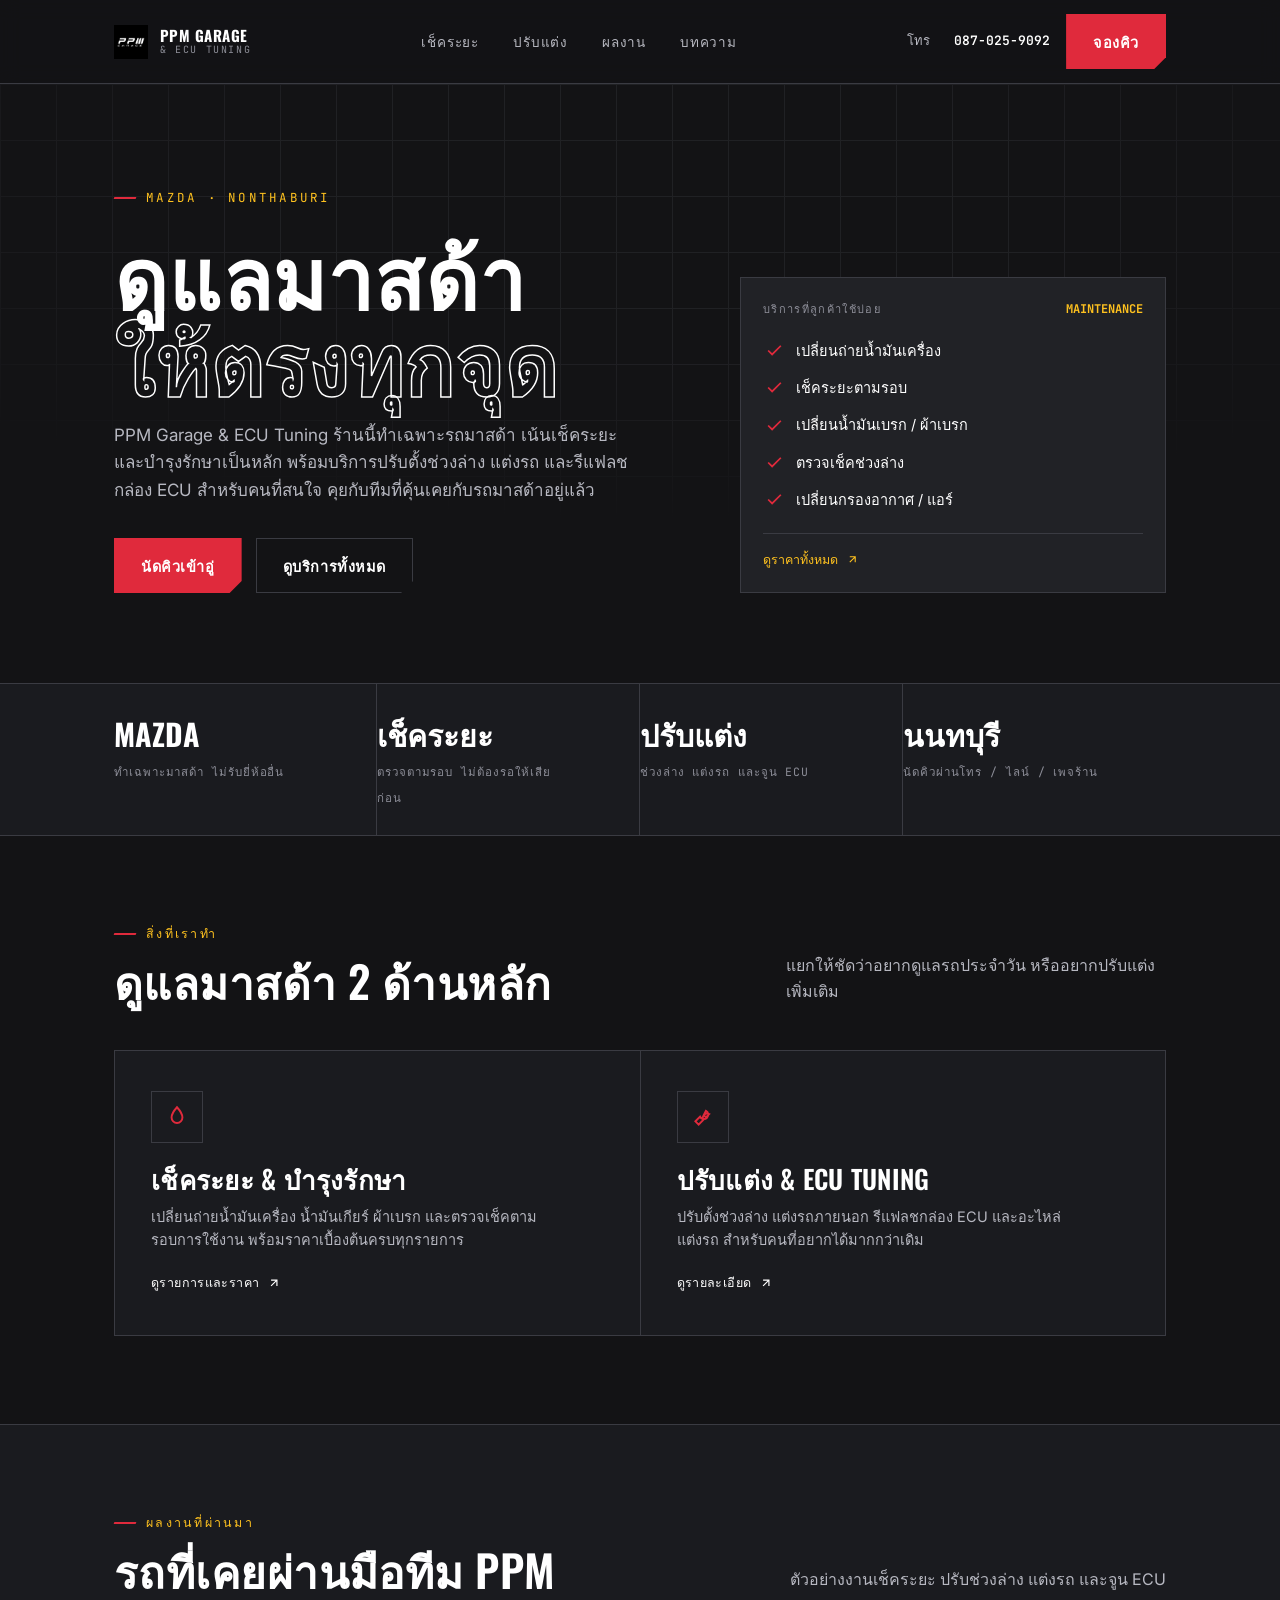
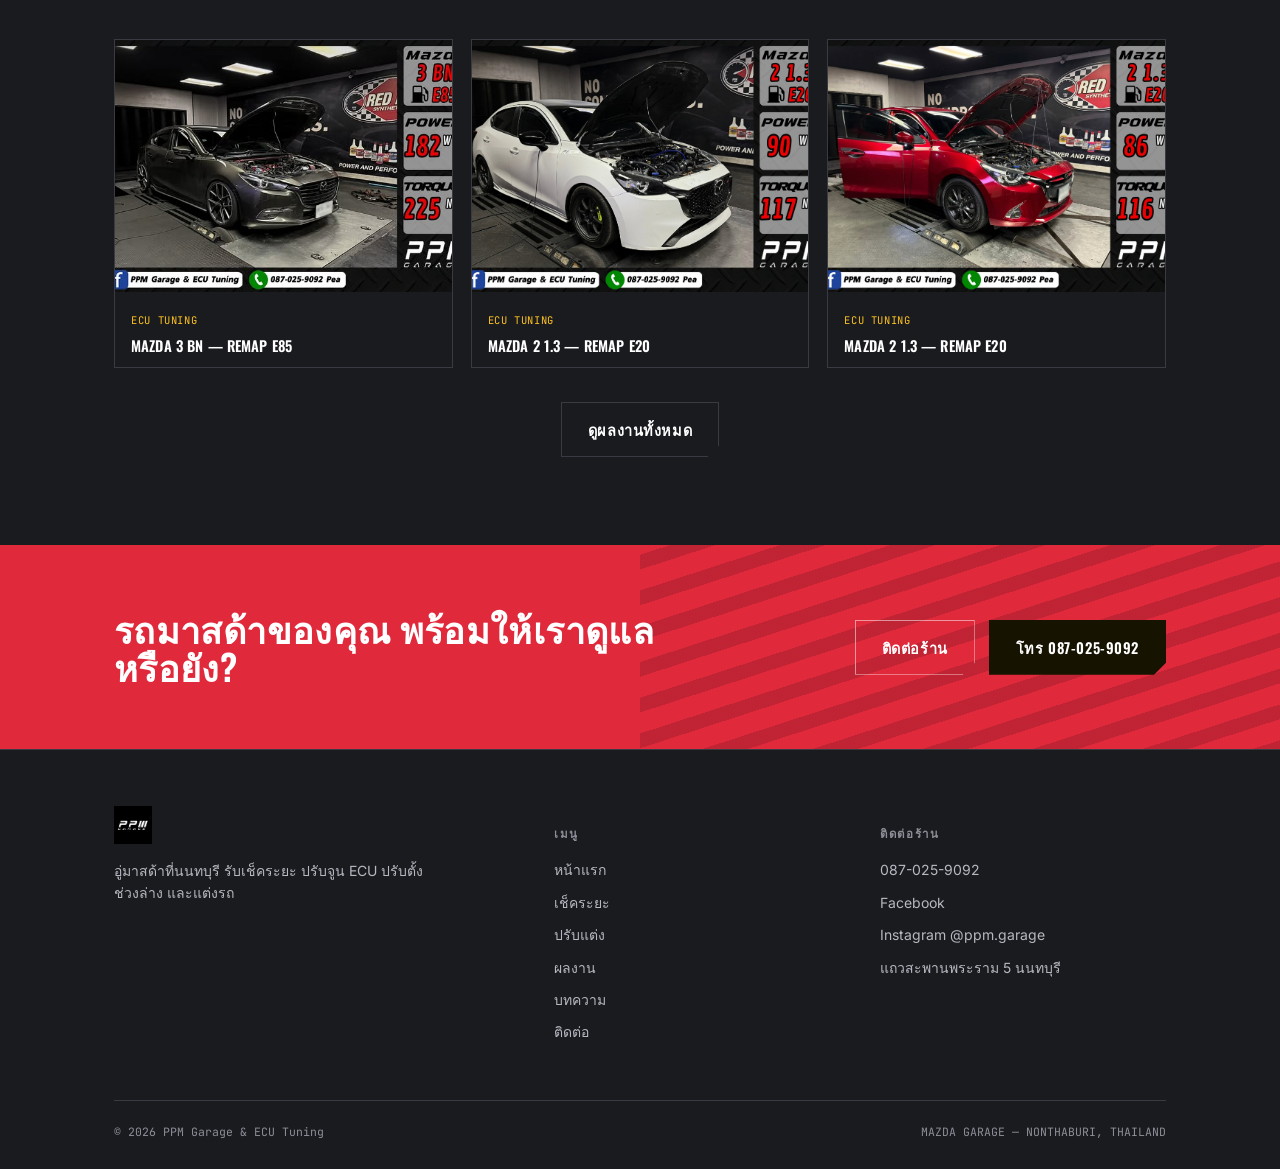
==== commit 3b225d43: "Add files via upload" ====
--- a/index.html
+++ b/index.html
@@ -7,6 +7,36 @@
 <meta name="description" content="PPM Garage &amp; ECU Tuning อู่มาสด้าที่นนทบุรี รับเช็คระยะ จูน ECU ปรับตั้งช่วงล่าง และแต่งรถ">
 <link rel="icon" href="assets/logo.png">
 <link rel="stylesheet" href="assets/style.css">
+<style>
+  .teaser-grid{ display:flex; flex-wrap:wrap; gap:1px; background:var(--line); border:1px solid var(--line); }
+  .teaser-card{
+    display:block; flex:1 1 360px;
+    background:var(--panel-2); padding:40px 36px; position:relative; overflow:hidden;
+    transition:background .25s var(--ease);
+  }
+  .teaser-card:hover{ background:var(--panel-1); }
+  .teaser-icon{
+    width:52px; height:52px; display:flex; align-items:center; justify-content:center;
+    border:1px solid var(--line); color:var(--red); margin-bottom:22px;
+  }
+  .teaser-icon svg{ width:26px; height:26px; }
+  .teaser-card h3{ font-size:26px; }
+  .teaser-card p{ margin-top:12px; font-size:14.5px; max-width:400px; }
+  .teaser-link{
+    margin-top:22px; display:inline-flex; align-items:center; gap:8px;
+    font-family:var(--font-mono); font-size:12.5px; color:var(--white); letter-spacing:.03em;
+  }
+  .teaser-link svg{ width:14px; height:14px; transition:transform .2s; }
+  .teaser-card:hover .teaser-link svg{ transform:translate(3px,-3px); }
+
+  .highlight-strip{ display:flex; flex-wrap:wrap; gap:18px; }
+  .highlight-item{ display:block; flex:1 1 280px; border:1px solid var(--line); overflow:hidden; background:var(--panel-2); }
+  .highlight-item img{ width:100%; aspect-ratio:4/3; object-fit:cover; display:block; transition:transform .4s var(--ease); }
+  .highlight-item:hover img{ transform:scale(1.05); }
+  .highlight-item-body{ padding:14px 16px; }
+  .highlight-item-body span{ font-family:var(--font-mono); font-size:10.5px; letter-spacing:.06em; color:var(--amber); text-transform:uppercase; }
+  .highlight-item-body h4{ font-size:14.5px; margin-top:6px; }
+</style>
 </head>
 <body>
 
@@ -17,11 +47,10 @@
       <span class="brand-text"><b>PPM GARAGE</b><span>&amp; ECU TUNING</span></span>
     </a>
     <ul class="nav-links" id="navLinks">
-      <li><a href="index.html" class="active">หน้าแรก</a></li>
-      <li><a href="services.html">บริการ</a></li>
+      <li><a href="maintenance.html">เช็คระยะ</a></li>
+      <li><a href="modify.html">ปรับแต่ง</a></li>
       <li><a href="portfolio.html">ผลงาน</a></li>
-      <li><a href="parts.html">อะไหล่แต่งรถ</a></li>
-      <li><a href="contact.html">ติดต่อ</a></li>
+      <li><a href="articles.html">บทความ</a></li>
     </ul>
     <div class="nav-cta">
       <span class="nav-tel">โทร &nbsp;<b>087-025-9092</b></span>
@@ -49,7 +78,7 @@
       </p>
       <div class="hero-actions">
         <a href="contact.html" class="btn btn-primary">นัดคิวเข้าอู่</a>
-        <a href="services.html" class="btn btn-ghost">ดูบริการทั้งหมด</a>
+        <a href="maintenance.html" class="btn btn-ghost">ดูบริการทั้งหมด</a>
       </div>
     </div>
 
@@ -65,7 +94,7 @@
         <li><svg viewBox="0 0 24 24" fill="none" stroke="currentColor" stroke-width="2.2"><path d="M20 6L9 17l-5-5"/></svg><span>ตรวจเช็คช่วงล่าง</span></li>
         <li><svg viewBox="0 0 24 24" fill="none" stroke="currentColor" stroke-width="2.2"><path d="M20 6L9 17l-5-5"/></svg><span>เปลี่ยนกรองอากาศ / แอร์</span></li>
       </ul>
-      <a href="services.html#maintenance" class="hero-checklist-link">ดูราคาทั้งหมด
+      <a href="maintenance.html" class="hero-checklist-link">ดูราคาทั้งหมด
         <svg viewBox="0 0 24 24" fill="none" stroke="currentColor" stroke-width="2"><path d="M7 17L17 7M7 7h10v10"/></svg>
       </a>
     </div>
@@ -76,7 +105,7 @@
   <div class="wrap">
     <div class="stat"><b>MAZDA</b><span>ทำเฉพาะมาสด้า ไม่รับยี่ห้ออื่น</span></div>
     <div class="stat"><b>เช็คระยะ</b><span>ตรวจตามรอบ ไม่ต้องรอให้เสียก่อน</span></div>
-    <div class="stat"><b>ช่วงล่าง</b><span>ตั้งค่าตามสไตล์การขับของแต่ละคน</span></div>
+    <div class="stat"><b>ปรับแต่ง</b><span>ช่วงล่าง แต่งรถ และจูน ECU</span></div>
     <div class="stat"><b>นนทบุรี</b><span>นัดคิวผ่านโทร / ไลน์ / เพจร้าน</span></div>
   </div>
 </div>
@@ -86,74 +115,68 @@
     <div class="section-head reveal">
       <div>
         <div class="eyebrow">สิ่งที่เราทำ</div>
-        <h2 class="section-title">4 กลุ่มบริการหลัก สำหรับคนใช้มาสด้า</h2>
-      </div>
-      <p class="section-desc">ทุกบริการโฟกัสที่รถมาสด้าโดยเฉพาะ ช่วยให้วางแผนงานและเลือกค่าที่เหมาะกับรุ่นรถได้ตรงจุดขึ้น</p>
-    </div>
-
-    <div class="grid-4">
-      <div class="card reveal">
-        <span class="card-num">01</span>
+        <h2 class="section-title">ดูแลมาสด้า 2 ด้านหลัก</h2>
+      </div>
+      <p class="section-desc">แยกให้ชัดว่าอยากดูแลรถประจำวัน หรืออยากปรับแต่งเพิ่มเติม</p>
+    </div>
+
+    <div class="teaser-grid">
+      <a href="maintenance.html" class="teaser-card reveal">
+        <div class="teaser-icon">
+          <svg viewBox="0 0 24 24" fill="none" stroke="currentColor" stroke-width="1.8"><path d="M12 3s-5 5.5-5 9.5a5 5 0 0010 0C17 8.5 12 3 12 3z"/></svg>
+        </div>
         <h3>เช็คระยะ &amp; บำรุงรักษา</h3>
-        <p>เช็คระยะตามรอบ เปลี่ยนถ่ายของเหลว ตรวจเครื่องยนต์และระบบแอร์ พร้อมบันทึกประวัติการเข้าศูนย์</p>
-        <div class="card-tags"><span>Routine Service</span><span>สมุดบันทึก</span></div>
-        <a href="services.html#maintenance" class="card-link">ดูรายละเอียด <svg viewBox="0 0 24 24" fill="none" stroke="currentColor" stroke-width="2"><path d="M7 17L17 7M7 7h10v10"/></svg></a>
-      </div>
-      <div class="card reveal">
-        <span class="card-num">02</span>
-        <h3>ปรับตั้งช่วงล่าง</h3>
-        <p>ตั้งมุมล้อ ปรับโช้คและช่วงล่างให้เข้าโค้งนิ่งขึ้น เลือกโทนได้ทั้งสายสบายและสายซิ่ง</p>
-        <div class="card-tags"><span>Alignment</span><span>Suspension</span></div>
-        <a href="services.html#suspension" class="card-link">ดูรายละเอียด <svg viewBox="0 0 24 24" fill="none" stroke="currentColor" stroke-width="2"><path d="M7 17L17 7M7 7h10v10"/></svg></a>
-      </div>
-      <div class="card reveal">
-        <span class="card-num">03</span>
-        <h3>แต่งรถ &amp; โมดิฟาย</h3>
-        <p>เฮดเดอร์ ลิ้นขยาย สปอยเลอร์ และอุปกรณ์แต่งอื่นๆ ติดตั้งพร้อมตรวจเช็คความเรียบร้อยหลังใส่</p>
-        <div class="card-tags"><span>Exterior</span><span>Performance Parts</span></div>
-        <a href="services.html#modify" class="card-link">ดูรายละเอียด <svg viewBox="0 0 24 24" fill="none" stroke="currentColor" stroke-width="2"><path d="M7 17L17 7M7 7h10v10"/></svg></a>
-      </div>
-      <div class="card reveal">
-        <span class="card-num">04</span>
-        <h3>ECU Reflash &amp; Tuning</h3>
-        <p>ปรับจูนกล่อง ECU เฉพาะรถมาสด้า เก็บบุคลิกการขับเดิมไว้ พร้อมเพิ่มแรงม้า-แรงบิดให้สมูทขึ้น</p>
-        <div class="card-tags"><span>Stage Tune</span><span>ป้ายแดง</span></div>
-        <a href="services.html#tuning" class="card-link">ดูรายละเอียด <svg viewBox="0 0 24 24" fill="none" stroke="currentColor" stroke-width="2"><path d="M7 17L17 7M7 7h10v10"/></svg></a>
-      </div>
+        <p>เปลี่ยนถ่ายน้ำมันเครื่อง น้ำมันเกียร์ ผ้าเบรก และตรวจเช็คตามรอบการใช้งาน พร้อมราคาเบื้องต้นครบทุกรายการ</p>
+        <span class="teaser-link">ดูรายการและราคา <svg viewBox="0 0 24 24" fill="none" stroke="currentColor" stroke-width="2"><path d="M7 17L17 7M7 7h10v10"/></svg></span>
+      </a>
+      <a href="modify.html" class="teaser-card reveal">
+        <div class="teaser-icon">
+          <svg viewBox="0 0 24 24" fill="none" stroke="currentColor" stroke-width="1.8"><path d="M14.7 6.3a4 4 0 11-5.4 5.4L5 16l3 3 4.3-4.3a4 4 0 015.4-5.4l-3 3-2-2z"/></svg>
+        </div>
+        <h3>ปรับแต่ง &amp; ECU Tuning</h3>
+        <p>ปรับตั้งช่วงล่าง แต่งรถภายนอก รีแฟลชกล่อง ECU และอะไหล่แต่งรถ สำหรับคนที่อยากได้มากกว่าเดิม</p>
+        <span class="teaser-link">ดูรายละเอียด <svg viewBox="0 0 24 24" fill="none" stroke="currentColor" stroke-width="2"><path d="M7 17L17 7M7 7h10v10"/></svg></span>
+      </a>
     </div>
   </div>
 </section>
 
-<section id="process" style="border-top:1px solid var(--line); background:var(--panel-2);">
+<section id="highlight" style="border-top:1px solid var(--line); background:var(--panel-2);">
   <div class="wrap">
     <div class="section-head reveal">
       <div>
-        <div class="eyebrow">ขั้นตอนการทำงาน</div>
-        <h2 class="section-title">จากนัดคิว ถึงส่งมอบรถ</h2>
-      </div>
-      <p class="section-desc">ทุกคันผ่านขั้นตอนเดียวกัน เพื่อให้งานที่ออกมาตรงกับที่คุยกันไว้</p>
-    </div>
-    <div class="steps">
-      <div class="step reveal">
-        <em>ขั้นตอน 01</em>
-        <h4>รับรถ &amp; คุยความต้องการ</h4>
-        <p>ฟังอาการ/เป้าหมาย ไม่ว่าจะเป็นเช็คระยะ จูน หรือแต่งรถ</p>
-      </div>
-      <div class="step reveal">
-        <em>ขั้นตอน 02</em>
-        <h4>ตรวจเช็ค &amp; วางแผนงาน</h4>
-        <p>ตรวจสภาพรถจริง แจ้งค่าใช้จ่ายและระยะเวลาก่อนเริ่มงาน</p>
-      </div>
-      <div class="step reveal">
-        <em>ขั้นตอน 03</em>
-        <h4>ลงมือทำ</h4>
-        <p>ซ่อม/จูน/ติดตั้งอุปกรณ์ ตามแผนที่ตกลงกันไว้</p>
-      </div>
-      <div class="step reveal">
-        <em>ขั้นตอน 04</em>
-        <h4>ทดสอบ &amp; ส่งมอบ</h4>
-        <p>ทดลองขับตรวจสอบความเรียบร้อยก่อนส่งคืนลูกค้า</p>
-      </div>
+        <div class="eyebrow">ผลงานที่ผ่านมา</div>
+        <h2 class="section-title">รถที่เคยผ่านมือทีม PPM</h2>
+      </div>
+      <p class="section-desc">ตัวอย่างงานเช็คระยะ ปรับช่วงล่าง แต่งรถ และจูน ECU</p>
+    </div>
+
+    <div class="highlight-strip">
+      <a href="portfolio.html" class="highlight-item reveal">
+        <img src="assets/work-mazda3bn-182whp.jpg" alt="Mazda 3 BN รีแมพ E85 ที่ PPM Garage">
+        <div class="highlight-item-body">
+          <span>ECU TUNING</span>
+          <h4>Mazda 3 BN — Remap E85</h4>
+        </div>
+      </a>
+      <a href="portfolio.html" class="highlight-item reveal">
+        <img src="assets/work-mazda2-white-90whp.jpg" alt="Mazda 2 1.3 รีแมพ E20 ที่ PPM Garage">
+        <div class="highlight-item-body">
+          <span>ECU TUNING</span>
+          <h4>Mazda 2 1.3 — Remap E20</h4>
+        </div>
+      </a>
+      <a href="portfolio.html" class="highlight-item reveal">
+        <img src="assets/work-mazda2-red-86whp.jpg" alt="Mazda 2 1.3 สีแดง รีแมพ E20 ที่ PPM Garage">
+        <div class="highlight-item-body">
+          <span>ECU TUNING</span>
+          <h4>Mazda 2 1.3 — Remap E20</h4>
+        </div>
+      </a>
+    </div>
+
+    <div style="text-align:center; margin-top:34px;">
+      <a href="portfolio.html" class="btn btn-ghost">ดูผลงานทั้งหมด</a>
     </div>
   </div>
 </section>
@@ -180,9 +203,10 @@
       <div>
         <h5>เมนู</h5>
         <a href="index.html">หน้าแรก</a>
-        <a href="services.html">บริการ</a>
+        <a href="maintenance.html">เช็คระยะ</a>
+        <a href="modify.html">ปรับแต่ง</a>
         <a href="portfolio.html">ผลงาน</a>
-        <a href="parts.html">อะไหล่แต่งรถ</a>
+        <a href="articles.html">บทความ</a>
         <a href="contact.html">ติดต่อ</a>
       </div>
       <div>
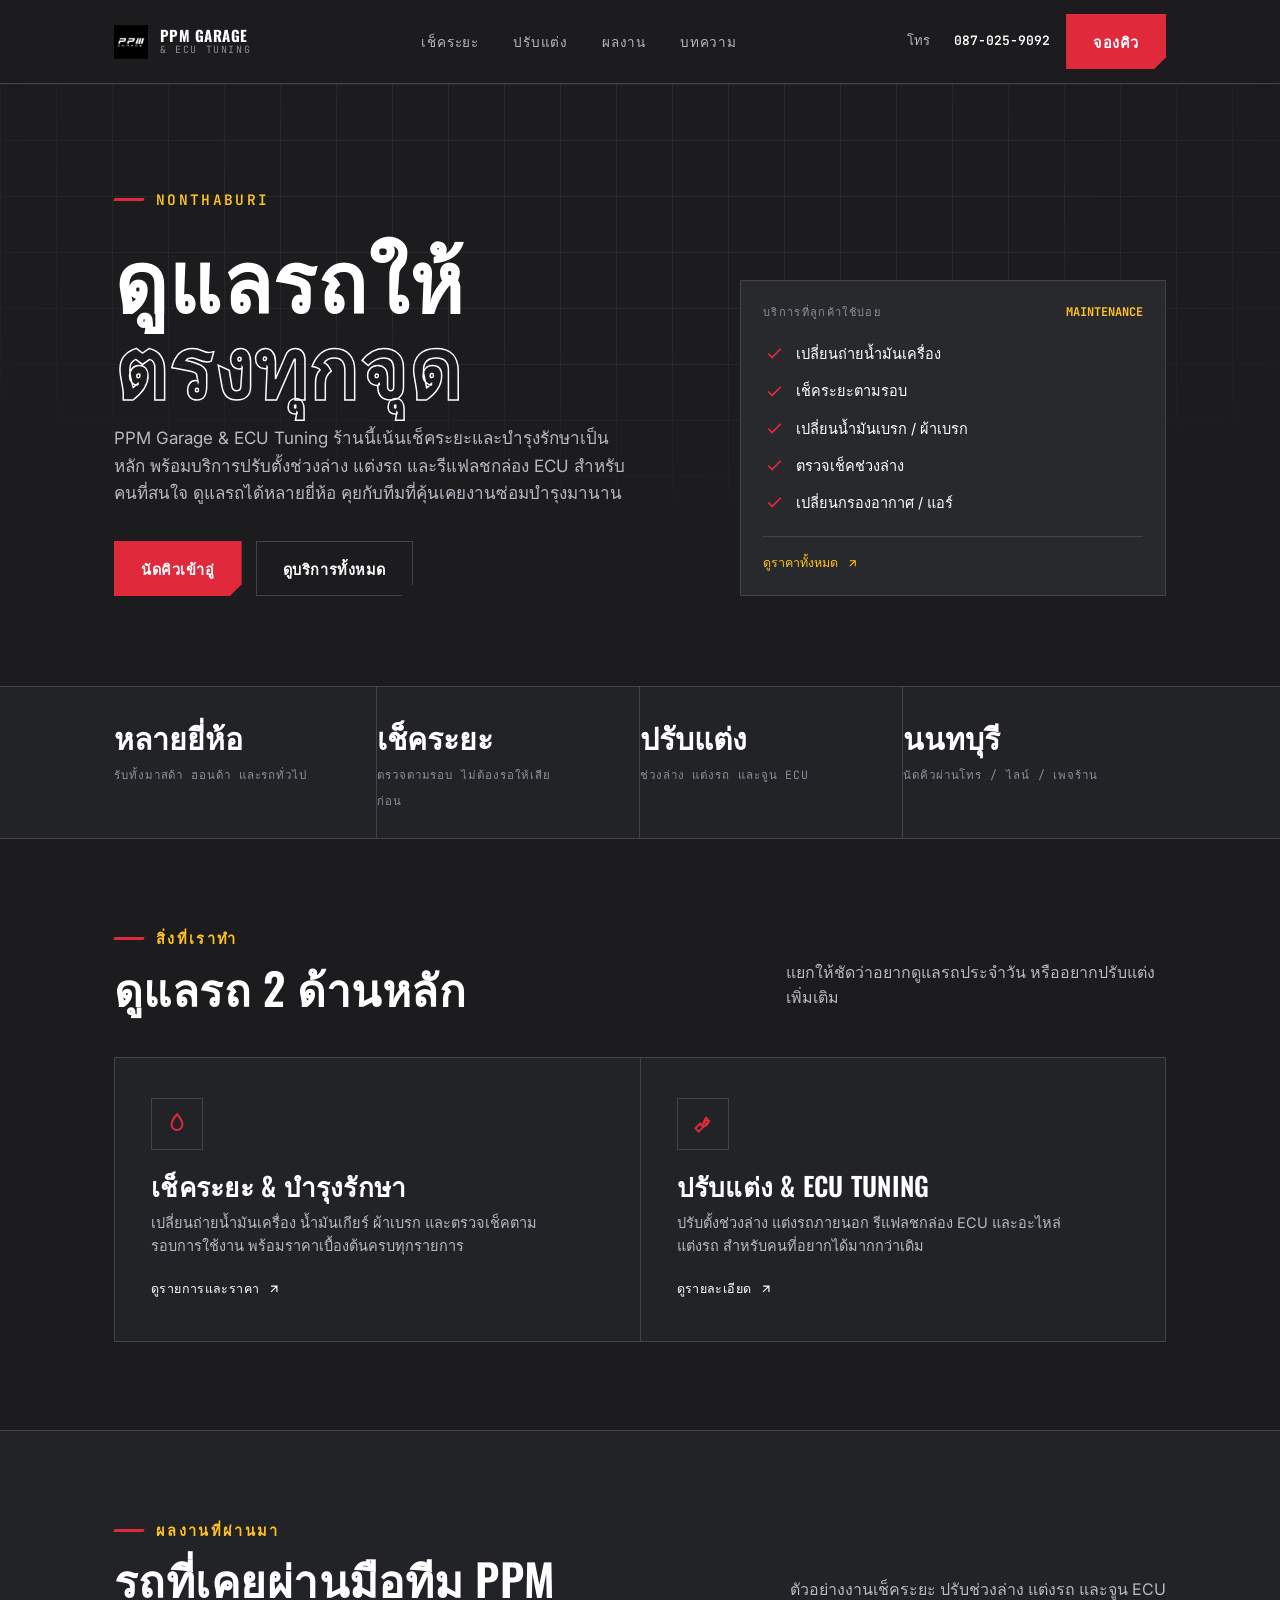
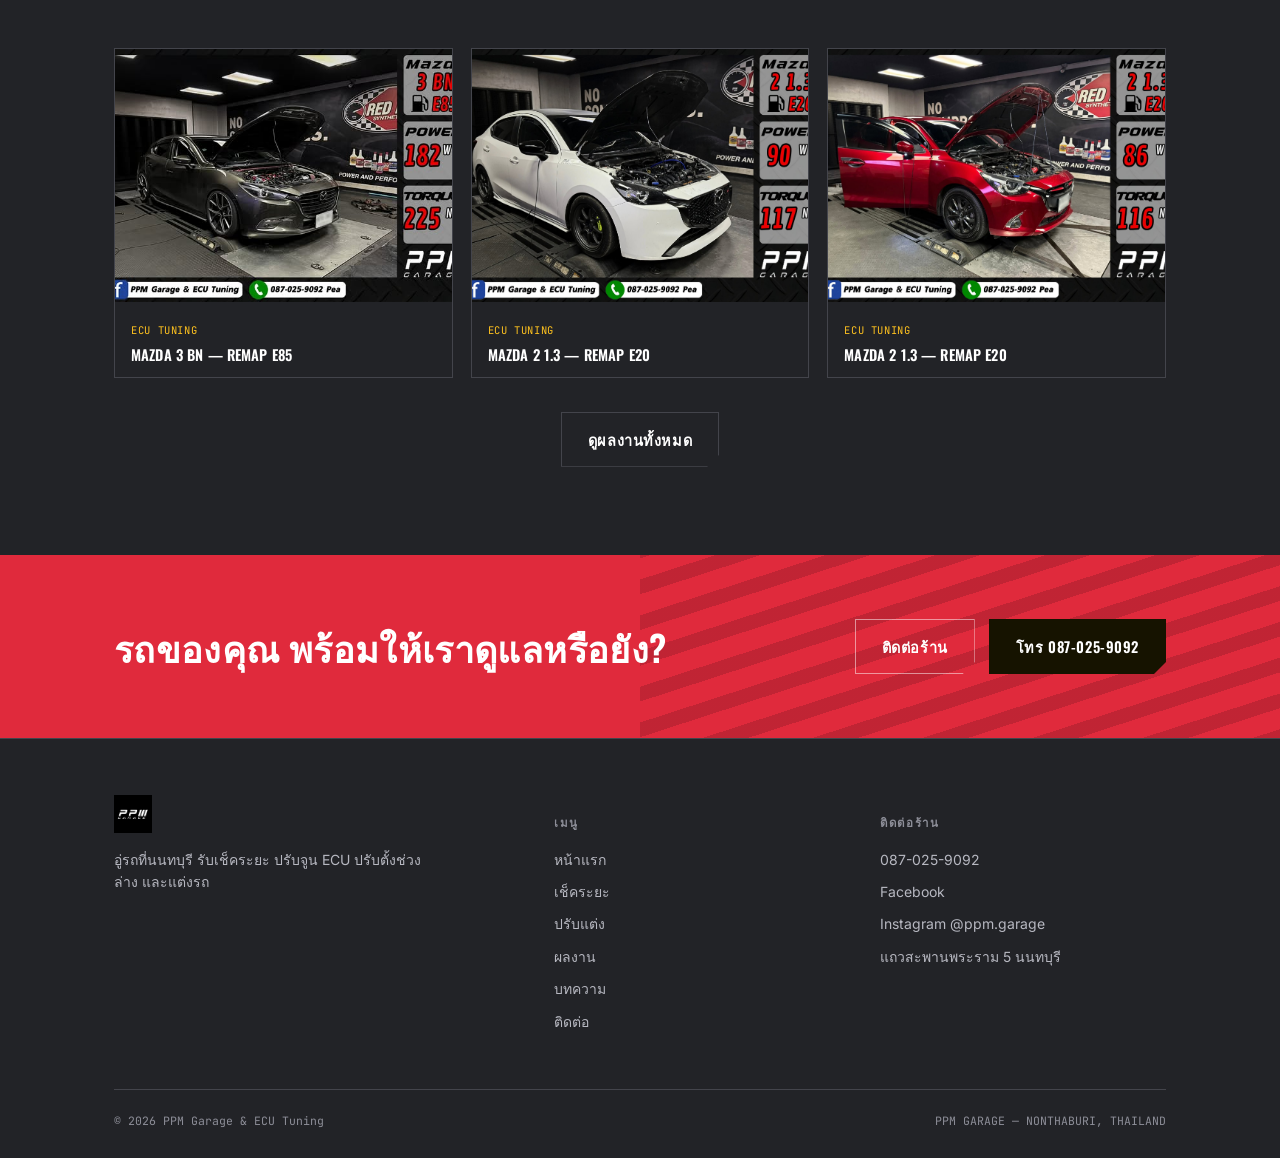
==== commit 5d6e605a: "Add files via upload" ====
--- a/index.html
+++ b/index.html
@@ -3,8 +3,8 @@
 <head>
 <meta charset="UTF-8">
 <meta name="viewport" content="width=device-width, initial-scale=1.0">
-<title>PPM Garage &amp; ECU Tuning | อู่มาสด้า นนทบุรี</title>
-<meta name="description" content="PPM Garage &amp; ECU Tuning อู่มาสด้าที่นนทบุรี รับเช็คระยะ จูน ECU ปรับตั้งช่วงล่าง และแต่งรถ">
+<title>PPM Garage &amp; ECU Tuning | อู่รถ นนทบุรี</title>
+<meta name="description" content="PPM Garage &amp; ECU Tuning อู่รถที่นนทบุรี รับเช็คระยะ จูน ECU ปรับตั้งช่วงล่าง และแต่งรถ">
 <link rel="icon" href="assets/logo.png">
 <link rel="stylesheet" href="assets/style.css">
 <style>
@@ -66,15 +66,15 @@
   <div class="hero-grid" aria-hidden="true"></div>
   <div class="wrap hero-inner">
     <div>
-      <div class="eyebrow">MAZDA · NONTHABURI</div>
+      <div class="eyebrow">NONTHABURI</div>
       <h1 class="hero-title">
-        ดูแลมาสด้า<br>
-        <span class="line2">ให้ตรงทุกจุด</span>
+        ดูแลรถให้<br>
+        <span class="line2">ตรงทุกจุด</span>
       </h1>
       <p class="hero-sub">
-        PPM Garage &amp; ECU Tuning ร้านนี้ทำเฉพาะรถมาสด้า
-        เน้นเช็คระยะและบำรุงรักษาเป็นหลัก พร้อมบริการปรับตั้งช่วงล่าง
-        แต่งรถ และรีแฟลชกล่อง ECU สำหรับคนที่สนใจ คุยกับทีมที่คุ้นเคยกับรถมาสด้าอยู่แล้ว
+        PPM Garage &amp; ECU Tuning ร้านนี้เน้นเช็คระยะและบำรุงรักษาเป็นหลัก
+        พร้อมบริการปรับตั้งช่วงล่าง แต่งรถ และรีแฟลชกล่อง ECU สำหรับคนที่สนใจ
+        ดูแลรถได้หลายยี่ห้อ คุยกับทีมที่คุ้นเคยงานซ่อมบำรุงมานาน
       </p>
       <div class="hero-actions">
         <a href="contact.html" class="btn btn-primary">นัดคิวเข้าอู่</a>
@@ -103,7 +103,7 @@
 
 <div class="stat-strip">
   <div class="wrap">
-    <div class="stat"><b>MAZDA</b><span>ทำเฉพาะมาสด้า ไม่รับยี่ห้ออื่น</span></div>
+    <div class="stat"><b>หลายยี่ห้อ</b><span>รับทั้งมาสด้า ฮอนด้า และรถทั่วไป</span></div>
     <div class="stat"><b>เช็คระยะ</b><span>ตรวจตามรอบ ไม่ต้องรอให้เสียก่อน</span></div>
     <div class="stat"><b>ปรับแต่ง</b><span>ช่วงล่าง แต่งรถ และจูน ECU</span></div>
     <div class="stat"><b>นนทบุรี</b><span>นัดคิวผ่านโทร / ไลน์ / เพจร้าน</span></div>
@@ -115,7 +115,7 @@
     <div class="section-head reveal">
       <div>
         <div class="eyebrow">สิ่งที่เราทำ</div>
-        <h2 class="section-title">ดูแลมาสด้า 2 ด้านหลัก</h2>
+        <h2 class="section-title">ดูแลรถ 2 ด้านหลัก</h2>
       </div>
       <p class="section-desc">แยกให้ชัดว่าอยากดูแลรถประจำวัน หรืออยากปรับแต่งเพิ่มเติม</p>
     </div>
@@ -183,7 +183,7 @@
 
 <div class="cta-band">
   <div class="wrap cta-inner">
-    <h2>รถมาสด้าของคุณ พร้อมให้เราดูแลหรือยัง?</h2>
+    <h2>รถของคุณ พร้อมให้เราดูแลหรือยัง?</h2>
     <div style="display:flex; gap:14px; flex-wrap:wrap;">
       <a href="contact.html" class="btn btn-ghost">ติดต่อร้าน</a>
       <a href="tel:0870259092" class="btn" style="background:#161300; color:var(--white);">โทร 087-025-9092</a>
@@ -198,7 +198,7 @@
         <a href="index.html" class="brand" style="margin-bottom:16px;">
           <img src="assets/logo.png" alt="PPM Garage & ECU Tuning" style="height:38px;">
         </a>
-        <p style="max-width:320px;">อู่มาสด้าที่นนทบุรี รับเช็คระยะ ปรับจูน ECU ปรับตั้งช่วงล่าง และแต่งรถ</p>
+        <p style="max-width:320px;">อู่รถที่นนทบุรี รับเช็คระยะ ปรับจูน ECU ปรับตั้งช่วงล่าง และแต่งรถ</p>
       </div>
       <div>
         <h5>เมนู</h5>
@@ -219,7 +219,7 @@
     </div>
     <div class="footer-bottom">
       <span>&copy; <span data-year></span> PPM Garage &amp; ECU Tuning</span>
-      <span>MAZDA GARAGE — NONTHABURI, THAILAND</span>
+      <span>PPM GARAGE — NONTHABURI, THAILAND</span>
     </div>
   </div>
 </footer>
--- a/assets/style.css
+++ b/assets/style.css
@@ -10,10 +10,10 @@
 @import url('https://fonts.googleapis.com/css2?family=Oswald:wght@400;500;600;700&family=Inter:wght@400;500;600;700&family=JetBrains+Mono:wght@400;500;600&display=swap');
 
 :root{
-  --black:        #131315;
-  --panel-1:      #212226;
-  --panel-2:      #1a1b1f;
-  --line:         #3a3b42;
+  --black:        #1c1c1f;
+  --panel-1:      #28292d;
+  --panel-2:      #222327;
+  --line:         #43444b;
   --white:        #ffffff;
   --mute:         #b7b8c1;
   --mute-dim:     #8d8e98;
@@ -74,17 +74,18 @@
 }
 .eyebrow{
   font-family:var(--font-mono);
-  font-size:12.5px;
-  letter-spacing:.18em;
+  font-size:14.5px;
+  font-weight:600;
+  letter-spacing:.16em;
   text-transform:uppercase;
   color:var(--amber);
   display:flex;
   align-items:center;
-  gap:10px;
+  gap:12px;
 }
 .eyebrow::before{
   content:'';
-  width:22px; height:2px;
+  width:30px; height:3px;
   background:var(--red);
   transform:skewX(-20deg);
   display:inline-block;
@@ -134,7 +135,7 @@
 /* ---------- Header / nav ---------- */
 .site-header{
   position:sticky; top:0; z-index:50;
-  background:rgba(19,19,21,.86);
+  background:rgba(28,28,31,.86);
   backdrop-filter:blur(10px);
   border-bottom:1px solid var(--line);
 }
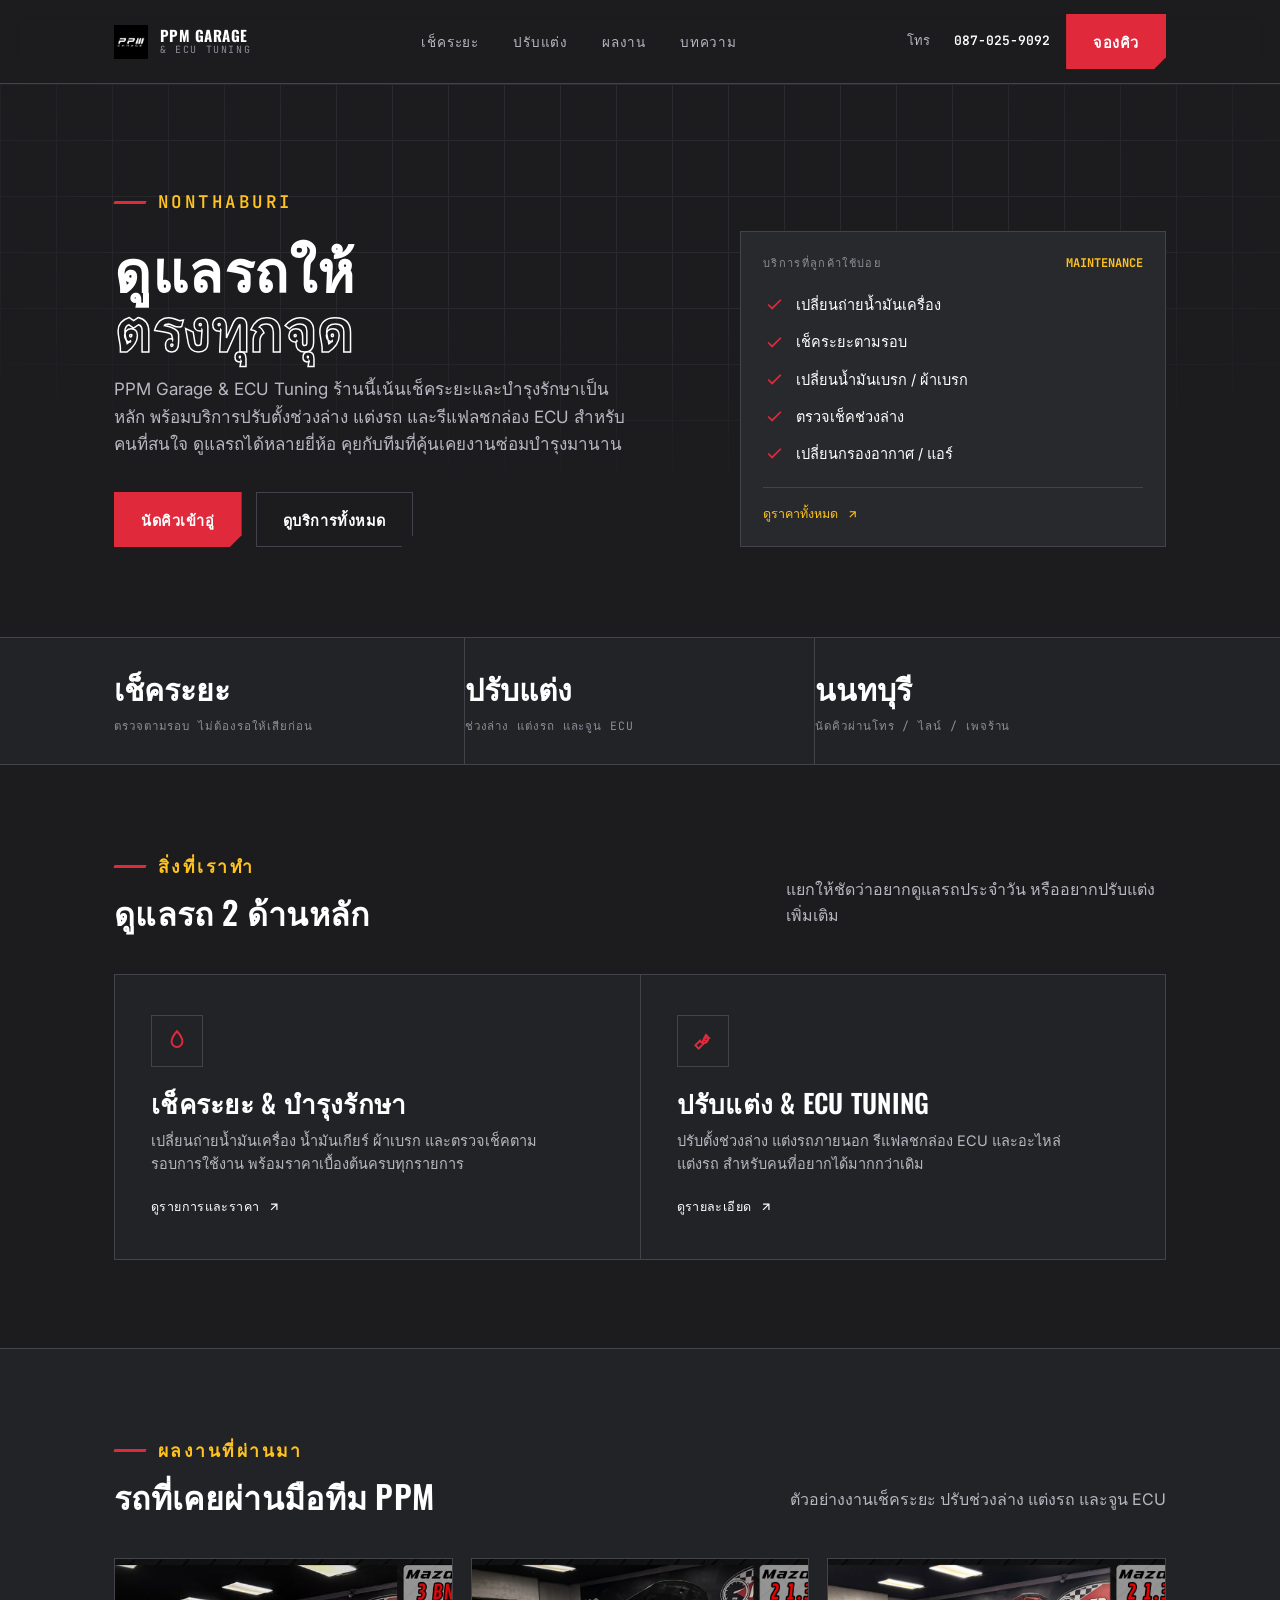
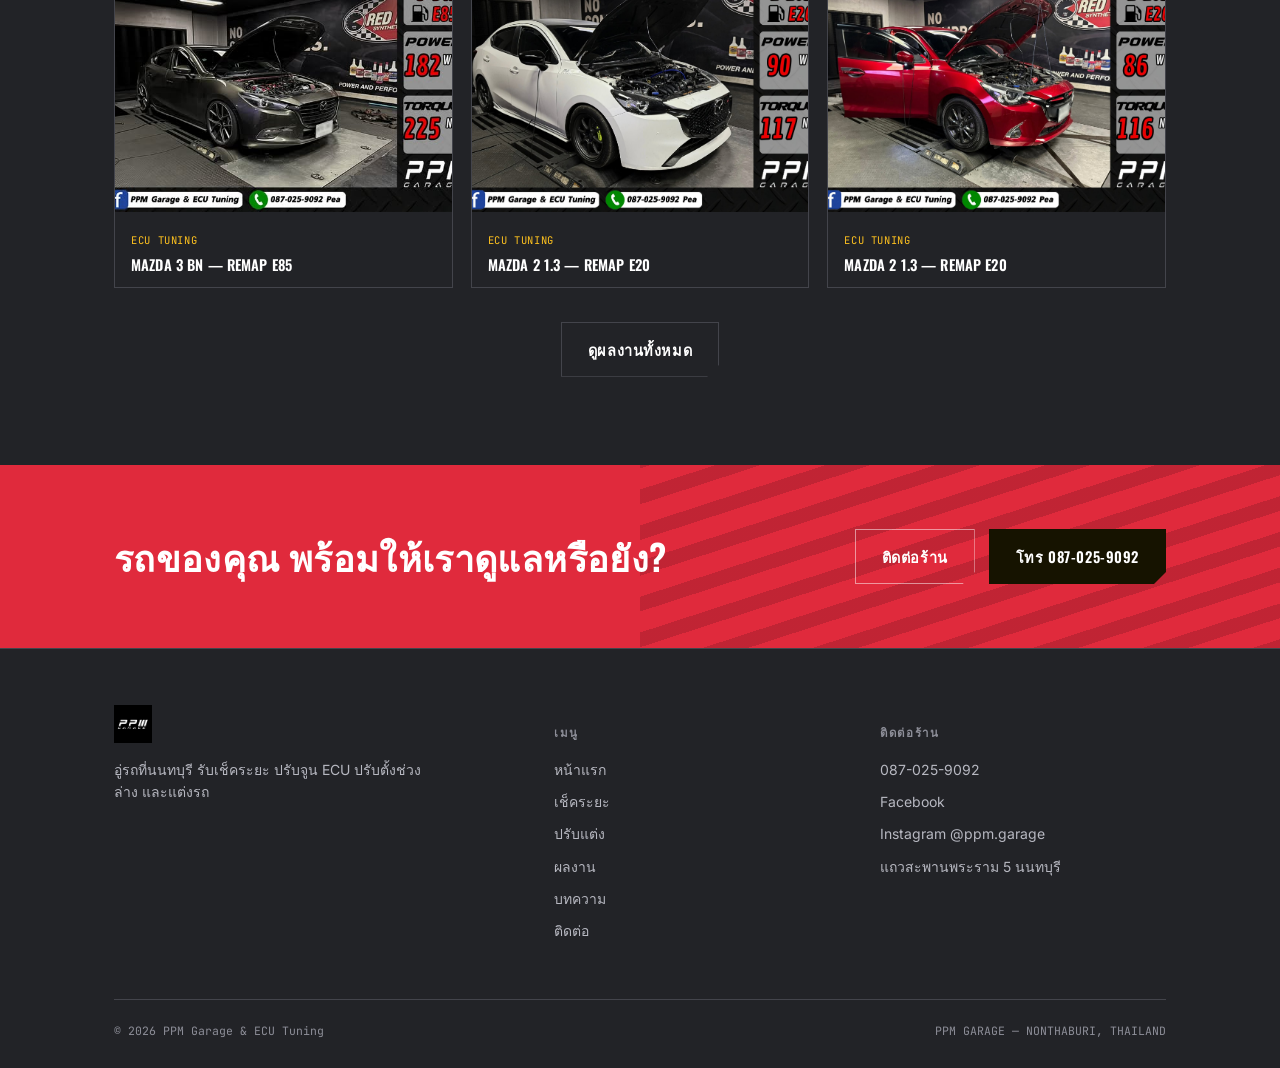
==== commit 6d452552: "Add files via upload" ====
--- a/index.html
+++ b/index.html
@@ -103,7 +103,6 @@
 
 <div class="stat-strip">
   <div class="wrap">
-    <div class="stat"><b>หลายยี่ห้อ</b><span>รับทั้งมาสด้า ฮอนด้า และรถทั่วไป</span></div>
     <div class="stat"><b>เช็คระยะ</b><span>ตรวจตามรอบ ไม่ต้องรอให้เสียก่อน</span></div>
     <div class="stat"><b>ปรับแต่ง</b><span>ช่วงล่าง แต่งรถ และจูน ECU</span></div>
     <div class="stat"><b>นนทบุรี</b><span>นัดคิวผ่านโทร / ไลน์ / เพจร้าน</span></div>
--- a/assets/style.css
+++ b/assets/style.css
@@ -74,9 +74,9 @@
 }
 .eyebrow{
   font-family:var(--font-mono);
-  font-size:14.5px;
+  font-size:17.5px;
   font-weight:600;
-  letter-spacing:.16em;
+  letter-spacing:.14em;
   text-transform:uppercase;
   color:var(--amber);
   display:flex;
@@ -85,7 +85,7 @@
 }
 .eyebrow::before{
   content:'';
-  width:30px; height:3px;
+  width:32px; height:3px;
   background:var(--red);
   transform:skewX(-20deg);
   display:inline-block;
@@ -211,10 +211,10 @@
 @media (max-width:860px){
   .hero{ padding:88px 0 60px; }
   .hero-inner{ grid-template-columns:1fr; gap:36px; align-items:start; }
-  .hero-title{ font-size:clamp(34px, 10vw, 52px); }
+  .hero-title{ font-size:clamp(28px, 8vw, 40px); }
 }
 .hero-title{
-  font-size:clamp(42px, 6.4vw, 84px);
+  font-size:clamp(32px, 4.4vw, 58px);
   margin-top:22px;
 }
 .hero-title .line2{ color:transparent; -webkit-text-stroke:1.5px var(--white); }
@@ -276,7 +276,7 @@
 /* ---------- Sections ---------- */
 section{ padding:88px 0; }
 .section-head{ display:flex; justify-content:space-between; align-items:flex-end; gap:30px; margin-bottom:46px; flex-wrap:wrap; }
-.section-title{ font-size:clamp(28px,4vw,44px); margin-top:14px; max-width:640px; }
+.section-title{ font-size:clamp(22px,2.6vw,32px); margin-top:14px; max-width:640px; }
 .section-desc{ max-width:380px; }
 
 /* Service cards */
@@ -343,7 +343,7 @@
 /* Page header (inner pages) */
 .page-hero{ padding:64px 0 54px; border-bottom:1px solid var(--line); position:relative; overflow:hidden; }
 .page-hero .eyebrow{ margin-bottom:16px; }
-.page-hero h1{ font-size:clamp(34px,5.4vw,58px); }
+.page-hero h1{ font-size:clamp(28px,3.6vw,42px); }
 .page-hero p{ max-width:560px; margin-top:18px; font-size:16px; }
 .crumb{ font-family:var(--font-mono); font-size:12px; color:var(--mute-dim); margin-bottom:22px; }
 .crumb b{ color:var(--white); }
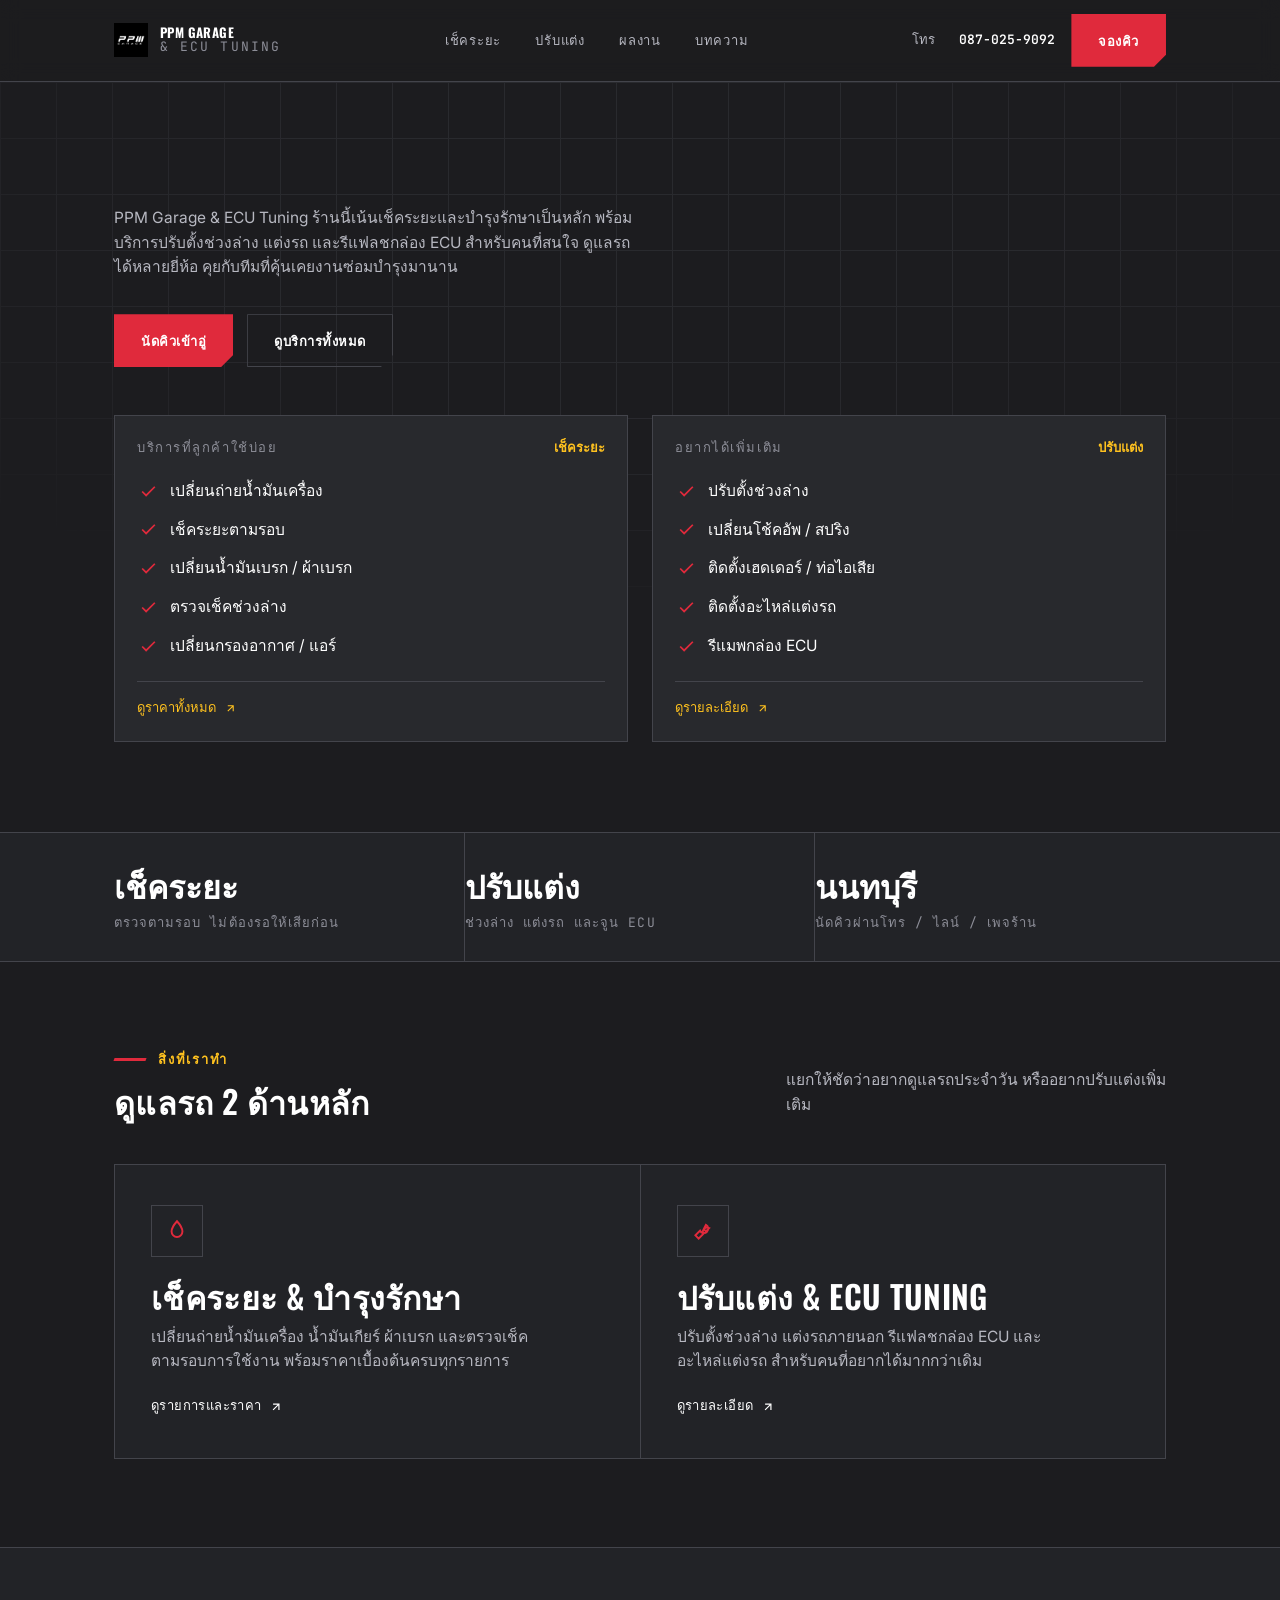
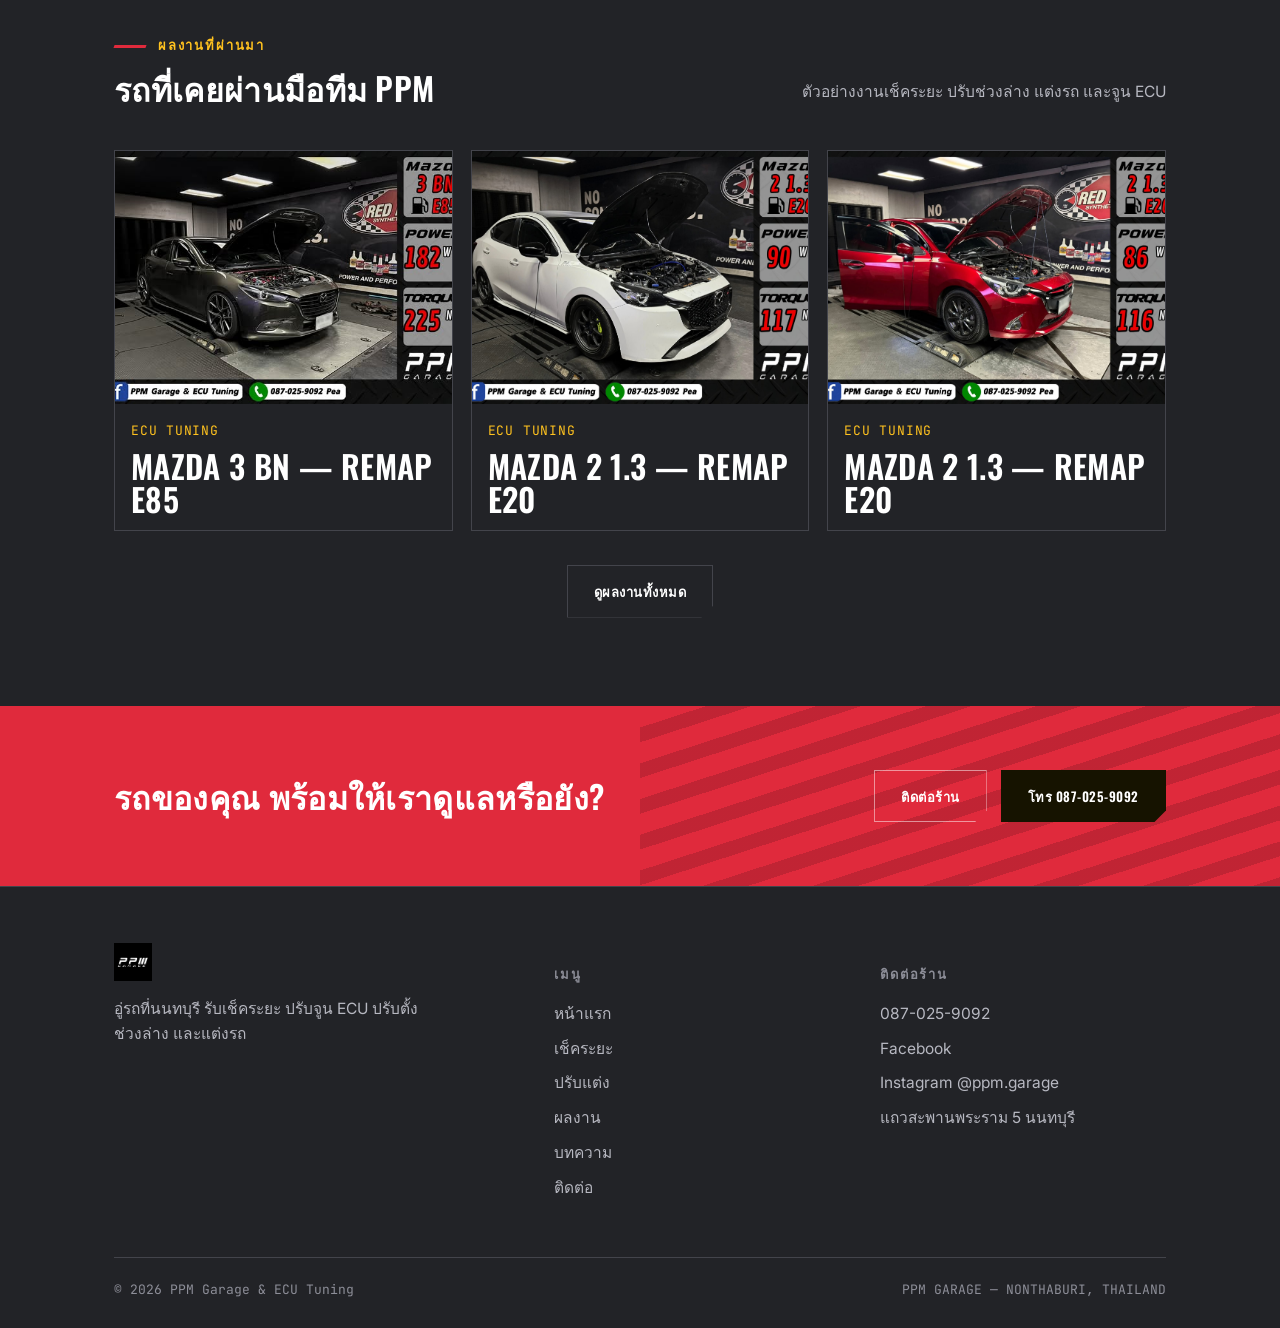
==== commit ca2d3da4: "Add files via upload" ====
--- a/index.html
+++ b/index.html
@@ -20,11 +20,11 @@
     border:1px solid var(--line); color:var(--red); margin-bottom:22px;
   }
   .teaser-icon svg{ width:26px; height:26px; }
-  .teaser-card h3{ font-size:26px; }
-  .teaser-card p{ margin-top:12px; font-size:14.5px; max-width:400px; }
+  .teaser-card h3{ font-size:var(--fs-lg); }
+  .teaser-card p{ margin-top:12px; font-size:var(--fs-md); max-width:400px; }
   .teaser-link{
     margin-top:22px; display:inline-flex; align-items:center; gap:8px;
-    font-family:var(--font-mono); font-size:12.5px; color:var(--white); letter-spacing:.03em;
+    font-family:var(--font-mono); font-size:var(--fs-sm); color:var(--white); letter-spacing:.03em;
   }
   .teaser-link svg{ width:14px; height:14px; transition:transform .2s; }
   .teaser-card:hover .teaser-link svg{ transform:translate(3px,-3px); }
@@ -34,8 +34,8 @@
   .highlight-item img{ width:100%; aspect-ratio:4/3; object-fit:cover; display:block; transition:transform .4s var(--ease); }
   .highlight-item:hover img{ transform:scale(1.05); }
   .highlight-item-body{ padding:14px 16px; }
-  .highlight-item-body span{ font-family:var(--font-mono); font-size:10.5px; letter-spacing:.06em; color:var(--amber); text-transform:uppercase; }
-  .highlight-item-body h4{ font-size:14.5px; margin-top:6px; }
+  .highlight-item-body span{ font-family:var(--font-mono); font-size:var(--fs-sm); letter-spacing:.06em; color:var(--amber); text-transform:uppercase; }
+  .highlight-item-body h4{ font-size:var(--fs-lg); margin-top:6px; }
 </style>
 </head>
 <body>
@@ -64,13 +64,8 @@
 
 <section class="hero">
   <div class="hero-grid" aria-hidden="true"></div>
-  <div class="wrap hero-inner">
-    <div>
-      <div class="eyebrow">NONTHABURI</div>
-      <h1 class="hero-title">
-        ดูแลรถให้<br>
-        <span class="line2">ตรงทุกจุด</span>
-      </h1>
+  <div class="wrap">
+    <div class="hero-top reveal">
       <p class="hero-sub">
         PPM Garage &amp; ECU Tuning ร้านนี้เน้นเช็คระยะและบำรุงรักษาเป็นหลัก
         พร้อมบริการปรับตั้งช่วงล่าง แต่งรถ และรีแฟลชกล่อง ECU สำหรับคนที่สนใจ
@@ -82,21 +77,40 @@
       </div>
     </div>
 
-    <div class="hero-scope reveal">
-      <div class="hero-scope-head">
-        <span>บริการที่ลูกค้าใช้บ่อย</span>
-        <b>MAINTENANCE</b>
-      </div>
-      <ul class="hero-checklist">
-        <li><svg viewBox="0 0 24 24" fill="none" stroke="currentColor" stroke-width="2.2"><path d="M20 6L9 17l-5-5"/></svg><span>เปลี่ยนถ่ายน้ำมันเครื่อง</span></li>
-        <li><svg viewBox="0 0 24 24" fill="none" stroke="currentColor" stroke-width="2.2"><path d="M20 6L9 17l-5-5"/></svg><span>เช็คระยะตามรอบ</span></li>
-        <li><svg viewBox="0 0 24 24" fill="none" stroke="currentColor" stroke-width="2.2"><path d="M20 6L9 17l-5-5"/></svg><span>เปลี่ยนน้ำมันเบรก / ผ้าเบรก</span></li>
-        <li><svg viewBox="0 0 24 24" fill="none" stroke="currentColor" stroke-width="2.2"><path d="M20 6L9 17l-5-5"/></svg><span>ตรวจเช็คช่วงล่าง</span></li>
-        <li><svg viewBox="0 0 24 24" fill="none" stroke="currentColor" stroke-width="2.2"><path d="M20 6L9 17l-5-5"/></svg><span>เปลี่ยนกรองอากาศ / แอร์</span></li>
-      </ul>
-      <a href="maintenance.html" class="hero-checklist-link">ดูราคาทั้งหมด
-        <svg viewBox="0 0 24 24" fill="none" stroke="currentColor" stroke-width="2"><path d="M7 17L17 7M7 7h10v10"/></svg>
-      </a>
+    <div class="hero-boxes">
+      <div class="hero-scope reveal">
+        <div class="hero-scope-head">
+          <span>บริการที่ลูกค้าใช้บ่อย</span>
+          <b>เช็คระยะ</b>
+        </div>
+        <ul class="hero-checklist">
+          <li><svg viewBox="0 0 24 24" fill="none" stroke="currentColor" stroke-width="2.2"><path d="M20 6L9 17l-5-5"/></svg><span>เปลี่ยนถ่ายน้ำมันเครื่อง</span></li>
+          <li><svg viewBox="0 0 24 24" fill="none" stroke="currentColor" stroke-width="2.2"><path d="M20 6L9 17l-5-5"/></svg><span>เช็คระยะตามรอบ</span></li>
+          <li><svg viewBox="0 0 24 24" fill="none" stroke="currentColor" stroke-width="2.2"><path d="M20 6L9 17l-5-5"/></svg><span>เปลี่ยนน้ำมันเบรก / ผ้าเบรก</span></li>
+          <li><svg viewBox="0 0 24 24" fill="none" stroke="currentColor" stroke-width="2.2"><path d="M20 6L9 17l-5-5"/></svg><span>ตรวจเช็คช่วงล่าง</span></li>
+          <li><svg viewBox="0 0 24 24" fill="none" stroke="currentColor" stroke-width="2.2"><path d="M20 6L9 17l-5-5"/></svg><span>เปลี่ยนกรองอากาศ / แอร์</span></li>
+        </ul>
+        <a href="maintenance.html" class="hero-checklist-link">ดูราคาทั้งหมด
+          <svg viewBox="0 0 24 24" fill="none" stroke="currentColor" stroke-width="2"><path d="M7 17L17 7M7 7h10v10"/></svg>
+        </a>
+      </div>
+
+      <div class="hero-scope reveal">
+        <div class="hero-scope-head">
+          <span>อยากได้เพิ่มเติม</span>
+          <b>ปรับแต่ง</b>
+        </div>
+        <ul class="hero-checklist">
+          <li><svg viewBox="0 0 24 24" fill="none" stroke="currentColor" stroke-width="2.2"><path d="M20 6L9 17l-5-5"/></svg><span>ปรับตั้งช่วงล่าง</span></li>
+          <li><svg viewBox="0 0 24 24" fill="none" stroke="currentColor" stroke-width="2.2"><path d="M20 6L9 17l-5-5"/></svg><span>เปลี่ยนโช้คอัพ / สปริง</span></li>
+          <li><svg viewBox="0 0 24 24" fill="none" stroke="currentColor" stroke-width="2.2"><path d="M20 6L9 17l-5-5"/></svg><span>ติดตั้งเฮดเดอร์ / ท่อไอเสีย</span></li>
+          <li><svg viewBox="0 0 24 24" fill="none" stroke="currentColor" stroke-width="2.2"><path d="M20 6L9 17l-5-5"/></svg><span>ติดตั้งอะไหล่แต่งรถ</span></li>
+          <li><svg viewBox="0 0 24 24" fill="none" stroke="currentColor" stroke-width="2.2"><path d="M20 6L9 17l-5-5"/></svg><span>รีแมพกล่อง ECU</span></li>
+        </ul>
+        <a href="modify.html" class="hero-checklist-link">ดูรายละเอียด
+          <svg viewBox="0 0 24 24" fill="none" stroke="currentColor" stroke-width="2"><path d="M7 17L17 7M7 7h10v10"/></svg>
+        </a>
+      </div>
     </div>
   </div>
 </section>
--- a/assets/style.css
+++ b/assets/style.css
@@ -21,6 +21,10 @@
   --red-dim:      #7a1119;
   --amber:        #ffc21f;
 
+  --fs-lg: clamp(24px, 2.6vw, 32px);
+  --fs-md: 15.5px;
+  --fs-sm: 13px;
+
   --font-display: 'Oswald', 'Arial Narrow', sans-serif;
   --font-body:    'Inter', -apple-system, sans-serif;
   --font-mono:    'JetBrains Mono', 'Courier New', monospace;
@@ -43,7 +47,7 @@
   background:var(--black);
   color:var(--white);
   font-family:var(--font-body);
-  font-size:16px;
+  font-size:var(--fs-md);
   line-height:1.6;
   -webkit-font-smoothing:antialiased;
 }
@@ -74,7 +78,7 @@
 }
 .eyebrow{
   font-family:var(--font-mono);
-  font-size:17.5px;
+  font-size:var(--fs-sm);
   font-weight:600;
   letter-spacing:.14em;
   text-transform:uppercase;
@@ -118,7 +122,7 @@
   text-transform:uppercase;
   letter-spacing:.04em;
   font-weight:600;
-  font-size:14.5px;
+  font-size:var(--fs-sm);
   padding:15px 26px;
   border:1px solid transparent;
   cursor:pointer;
@@ -146,14 +150,14 @@
 }
 .brand{ display:flex; align-items:center; gap:12px; }
 .brand img{ height:34px; width:auto; }
-.brand-text{ font-family:var(--font-display); font-size:15px; letter-spacing:.03em; line-height:1.15; }
+.brand-text{ font-family:var(--font-display); font-size:var(--fs-sm); letter-spacing:.03em; line-height:1.15; }
 .brand-text b{ display:block; color:var(--white); }
-.brand-text span{ display:block; font-size:10px; color:var(--mute-dim); letter-spacing:.16em; font-family:var(--font-mono); }
+.brand-text span{ display:block; font-size:var(--fs-sm); color:var(--mute-dim); letter-spacing:.16em; font-family:var(--font-mono); }
 
 .nav-links{ display:flex; align-items:center; gap:34px; }
 .nav-links a{
   font-family:var(--font-display);
-  font-size:13.5px;
+  font-size:var(--fs-sm);
   letter-spacing:.06em;
   text-transform:uppercase;
   color:var(--mute);
@@ -167,7 +171,7 @@
   transform:skewX(-18deg);
 }
 .nav-cta{ display:flex; align-items:center; gap:16px; }
-.nav-tel{ font-family:var(--font-mono); font-size:13px; color:var(--mute); display:flex; align-items:center; gap:8px; }
+.nav-tel{ font-family:var(--font-mono); font-size:var(--fs-sm); color:var(--mute); display:flex; align-items:center; gap:8px; }
 .nav-tel b{ color:var(--white); font-weight:600; }
 
 .nav-toggle{
@@ -186,7 +190,7 @@
     border-top:1px solid var(--line);
   }
   .nav-links.open{ opacity:1; transform:translateY(0); visibility:visible; }
-  .nav-links a{ width:100%; padding:16px 0; border-bottom:1px solid var(--line); font-size:16px; }
+  .nav-links a{ width:100%; padding:16px 0; border-bottom:1px solid var(--line); font-size:var(--fs-md); }
   .nav-cta{ display:none; }
   .nav-toggle{ display:inline-flex; }
 }
@@ -211,14 +215,16 @@
 @media (max-width:860px){
   .hero{ padding:88px 0 60px; }
   .hero-inner{ grid-template-columns:1fr; gap:36px; align-items:start; }
-  .hero-title{ font-size:clamp(28px, 8vw, 40px); }
-}
+}
+.hero-top{ position:relative; z-index:2; max-width:640px; }
+.hero-boxes{ position:relative; z-index:2; display:flex; flex-wrap:wrap; gap:24px; margin-top:48px; }
+.hero-boxes .hero-scope{ flex:1 1 320px; }
 .hero-title{
-  font-size:clamp(32px, 4.4vw, 58px);
+  font-size:var(--fs-lg);
   margin-top:22px;
 }
 .hero-title .line2{ color:transparent; -webkit-text-stroke:1.5px var(--white); }
-.hero-sub{ max-width:520px; margin-top:20px; font-size:17px; color:var(--mute); }
+.hero-sub{ max-width:520px; margin-top:20px; font-size:var(--fs-md); color:var(--mute); }
 .hero-actions{ display:flex; gap:14px; margin-top:34px; flex-wrap:wrap; }
 
 .hero-scope{
@@ -226,8 +232,8 @@
   padding:22px;
 }
 .hero-scope-head{ display:flex; justify-content:space-between; align-items:center; margin-bottom:14px; }
-.hero-scope-head span{ font-family:var(--font-mono); font-size:11px; color:var(--mute-dim); letter-spacing:.12em; text-transform:uppercase; }
-.hero-scope-head b{ font-family:var(--font-mono); color:var(--amber); font-size:12px; }
+.hero-scope-head span{ font-family:var(--font-mono); font-size:var(--fs-sm); color:var(--mute-dim); letter-spacing:.12em; text-transform:uppercase; }
+.hero-scope-head b{ font-family:var(--font-mono); color:var(--amber); font-size:var(--fs-sm); }
 .dyno-svg{ width:100%; height:auto; display:block; }
 .dyno-path{
   fill:none; stroke:var(--red); stroke-width:2.5;
@@ -241,17 +247,17 @@
 }
 @keyframes draw{ to{ stroke-dashoffset:0; } }
 .dyno-legend{ display:flex; gap:18px; margin-top:10px; }
-.dyno-legend span{ font-family:var(--font-mono); font-size:11px; color:var(--mute); display:flex; align-items:center; gap:6px; }
+.dyno-legend span{ font-family:var(--font-mono); font-size:var(--fs-sm); color:var(--mute); display:flex; align-items:center; gap:6px; }
 .dyno-legend i{ width:10px; height:10px; display:inline-block; }
 
 .hero-checklist{ display:grid; gap:14px; padding:6px 2px 4px; }
 .hero-checklist li{ display:flex; align-items:center; gap:12px; }
 .hero-checklist svg{ width:19px; height:19px; flex:none; color:var(--red); }
-.hero-checklist span{ font-size:14.5px; color:var(--white); }
+.hero-checklist span{ font-size:var(--fs-md); color:var(--white); }
 .hero-checklist-link{
   margin-top:18px; padding-top:16px; border-top:1px solid var(--line);
   display:flex; align-items:center; gap:8px;
-  font-family:var(--font-mono); font-size:12.5px; color:var(--amber);
+  font-family:var(--font-mono); font-size:var(--fs-sm); color:var(--amber);
 }
 .hero-checklist-link svg{ width:13px; height:13px; }
 
@@ -268,15 +274,15 @@
 }
 .stat:last-child{ border-right:none; }
 .stat b{
-  display:block; font-family:var(--font-display); font-size:30px; color:var(--white);
-}
-.stat span{ font-family:var(--font-mono); font-size:11.5px; color:var(--mute-dim); letter-spacing:.08em; text-transform:uppercase; }
+  display:block; font-family:var(--font-display); font-size:var(--fs-lg); color:var(--white);
+}
+.stat span{ font-family:var(--font-mono); font-size:var(--fs-sm); color:var(--mute-dim); letter-spacing:.08em; text-transform:uppercase; }
 @media (max-width:700px){ .stat{ border-right:none; border-bottom:1px solid var(--line); flex:1 1 45%; } }
 
 /* ---------- Sections ---------- */
 section{ padding:88px 0; }
 .section-head{ display:flex; justify-content:space-between; align-items:flex-end; gap:30px; margin-bottom:46px; flex-wrap:wrap; }
-.section-title{ font-size:clamp(22px,2.6vw,32px); margin-top:14px; max-width:640px; }
+.section-title{ font-size:var(--fs-lg); margin-top:14px; max-width:640px; }
 .section-desc{ max-width:380px; }
 
 /* Service cards */
@@ -292,15 +298,15 @@
   position:relative;
 }
 .card:hover{ background:var(--panel-1); }
-.card-num{ font-family:var(--font-mono); color:var(--red); font-size:12px; letter-spacing:.1em; }
-.card h3{ font-size:21px; margin-top:16px; }
-.card p{ margin-top:12px; font-size:14.5px; }
+.card-num{ font-family:var(--font-mono); color:var(--red); font-size:var(--fs-sm); letter-spacing:.1em; }
+.card h3{ font-size:var(--fs-lg); margin-top:16px; }
+.card p{ margin-top:12px; font-size:var(--fs-md); }
 .card-tags{ display:flex; flex-wrap:wrap; gap:8px; margin-top:18px; }
 .card-tags span{
-  font-family:var(--font-mono); font-size:10.5px; color:var(--mute);
+  font-family:var(--font-mono); font-size:var(--fs-sm); color:var(--mute);
   border:1px solid var(--line); padding:4px 9px; letter-spacing:.03em;
 }
-.card-link{ margin-top:20px; display:inline-flex; align-items:center; gap:8px; font-family:var(--font-mono); font-size:12.5px; color:var(--white); }
+.card-link{ margin-top:20px; display:inline-flex; align-items:center; gap:8px; font-family:var(--font-mono); font-size:var(--fs-sm); color:var(--white); }
 .card-link svg{ width:13px; height:13px; transition:transform .2s; }
 .card:hover .card-link svg{ transform:translate(3px,-3px); }
 
@@ -309,9 +315,9 @@
 @media (max-width:900px){ .steps{ grid-template-columns:repeat(2,1fr); } }
 @media (max-width:560px){ .steps{ grid-template-columns:1fr; } }
 .step{ border-top:2px solid var(--red); padding-top:18px; }
-.step em{ font-style:normal; font-family:var(--font-mono); color:var(--mute-dim); font-size:12px; }
-.step h4{ font-size:18px; margin-top:10px; }
-.step p{ margin-top:10px; font-size:14px; }
+.step em{ font-style:normal; font-family:var(--font-mono); color:var(--mute-dim); font-size:var(--fs-sm); }
+.step h4{ font-size:var(--fs-lg); margin-top:10px; }
+.step p{ margin-top:10px; font-size:var(--fs-md); }
 
 /* CTA band */
 .cta-band{
@@ -326,7 +332,7 @@
   background:repeating-linear-gradient(-18deg, rgba(0,0,0,.14) 0 14px, transparent 14px 34px);
 }
 .cta-inner{ position:relative; display:flex; justify-content:space-between; align-items:center; gap:24px; flex-wrap:wrap; }
-.cta-inner h2{ color:var(--white); font-size:clamp(24px,3.4vw,36px); max-width:560px; }
+.cta-inner h2{ color:var(--white); font-size:var(--fs-lg); max-width:560px; }
 .cta-inner .btn-ghost{ border-color:rgba(255,255,255,.5); color:var(--white); }
 .cta-inner .btn-ghost:hover{ border-color:var(--white); background:rgba(0,0,0,.15); }
 
@@ -334,18 +340,18 @@
 .site-footer{ border-top:1px solid var(--line); padding:56px 0 28px; background:var(--panel-2); }
 .footer-grid{ display:grid; grid-template-columns:1.4fr 1fr 1fr; gap:40px; }
 @media (max-width:760px){ .footer-grid{ grid-template-columns:1fr; gap:32px; } }
-.footer-grid h5{ font-family:var(--font-mono); font-size:11.5px; letter-spacing:.14em; text-transform:uppercase; color:var(--mute-dim); margin-bottom:16px; }
-.footer-grid a, .footer-grid p{ font-size:14px; color:var(--mute); display:block; margin-bottom:10px; }
+.footer-grid h5{ font-family:var(--font-mono); font-size:var(--fs-sm); letter-spacing:.14em; text-transform:uppercase; color:var(--mute-dim); margin-bottom:16px; }
+.footer-grid a, .footer-grid p{ font-size:var(--fs-md); color:var(--mute); display:block; margin-bottom:10px; }
 .footer-grid a:hover{ color:var(--white); }
 .footer-bottom{ margin-top:46px; padding-top:22px; border-top:1px solid var(--line); display:flex; justify-content:space-between; flex-wrap:wrap; gap:10px; }
-.footer-bottom span{ font-family:var(--font-mono); font-size:11.5px; color:var(--mute-dim); }
+.footer-bottom span{ font-family:var(--font-mono); font-size:var(--fs-sm); color:var(--mute-dim); }
 
 /* Page header (inner pages) */
 .page-hero{ padding:64px 0 54px; border-bottom:1px solid var(--line); position:relative; overflow:hidden; }
 .page-hero .eyebrow{ margin-bottom:16px; }
-.page-hero h1{ font-size:clamp(28px,3.6vw,42px); }
-.page-hero p{ max-width:560px; margin-top:18px; font-size:16px; }
-.crumb{ font-family:var(--font-mono); font-size:12px; color:var(--mute-dim); margin-bottom:22px; }
+.page-hero h1{ font-size:var(--fs-lg); }
+.page-hero p{ max-width:560px; margin-top:18px; font-size:var(--fs-md); }
+.crumb{ font-family:var(--font-mono); font-size:var(--fs-sm); color:var(--mute-dim); margin-bottom:22px; }
 .crumb b{ color:var(--white); }
 
 /* Reveal on scroll */
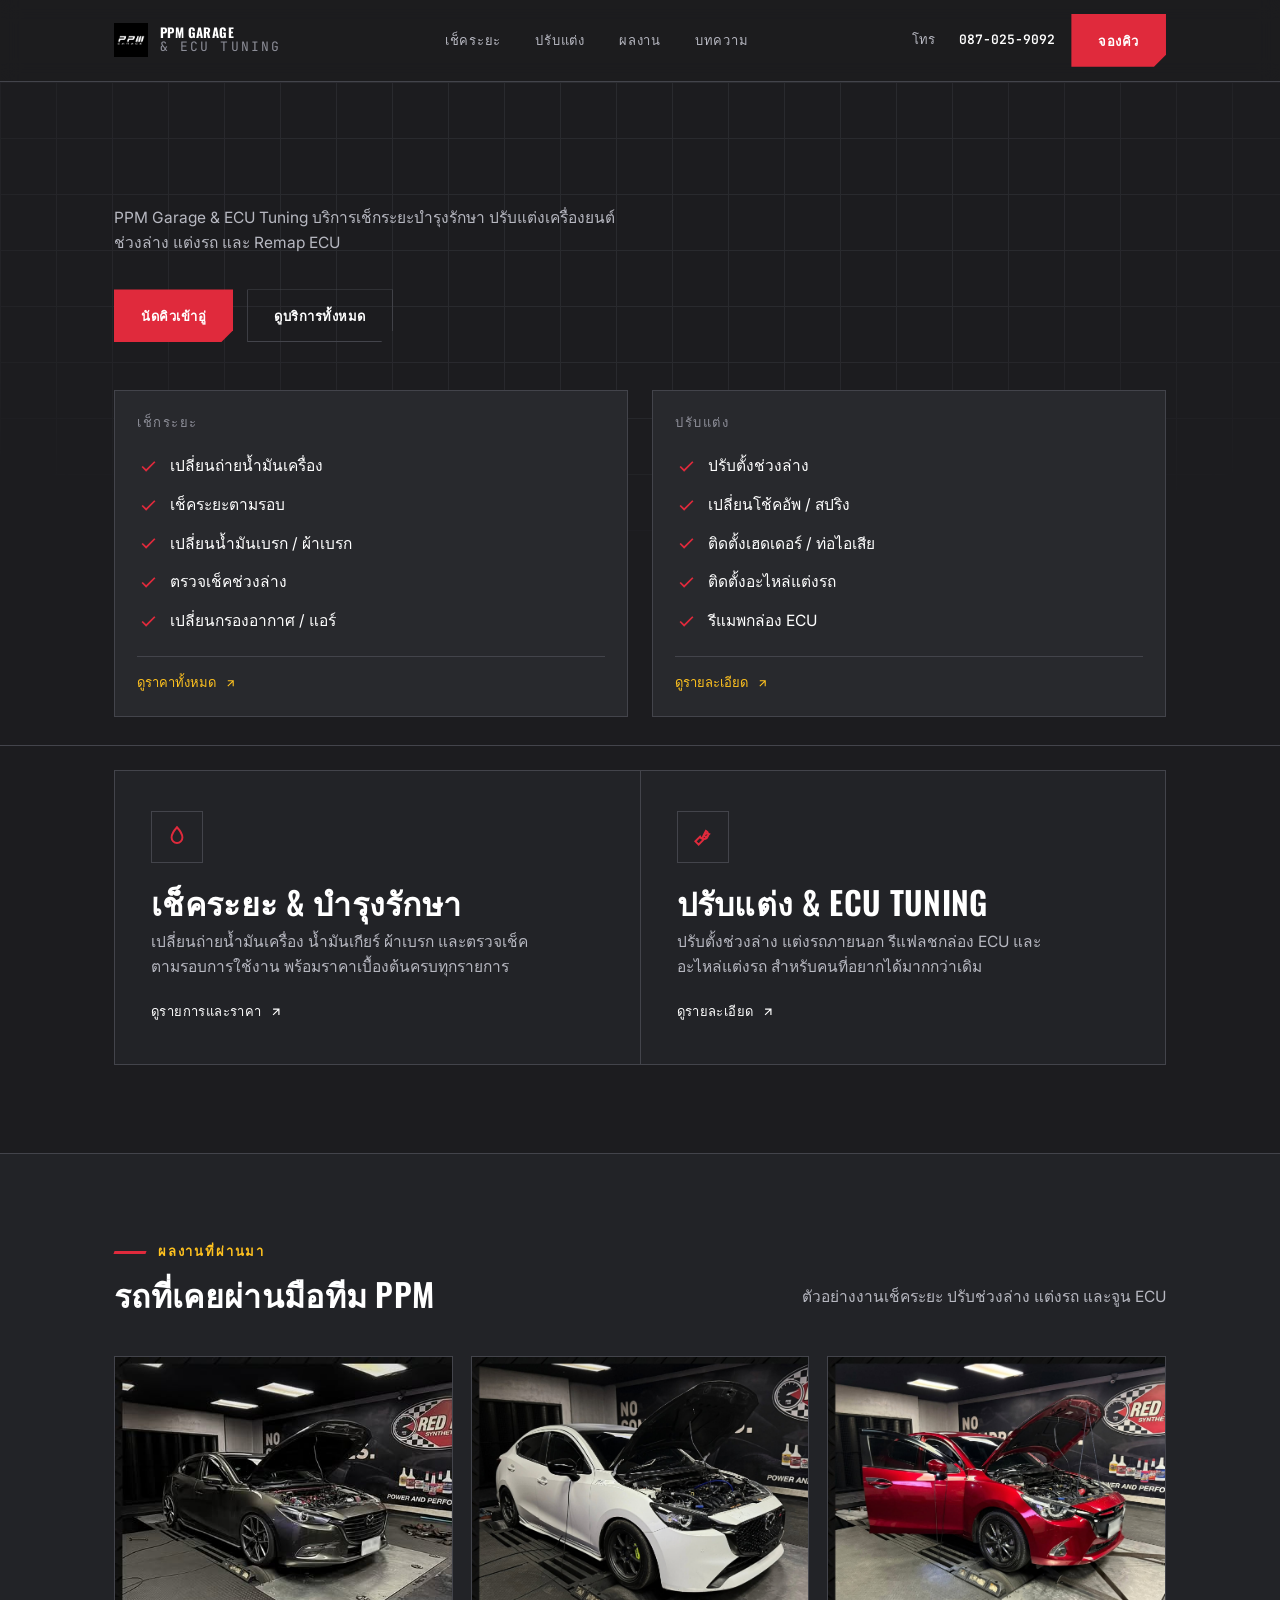
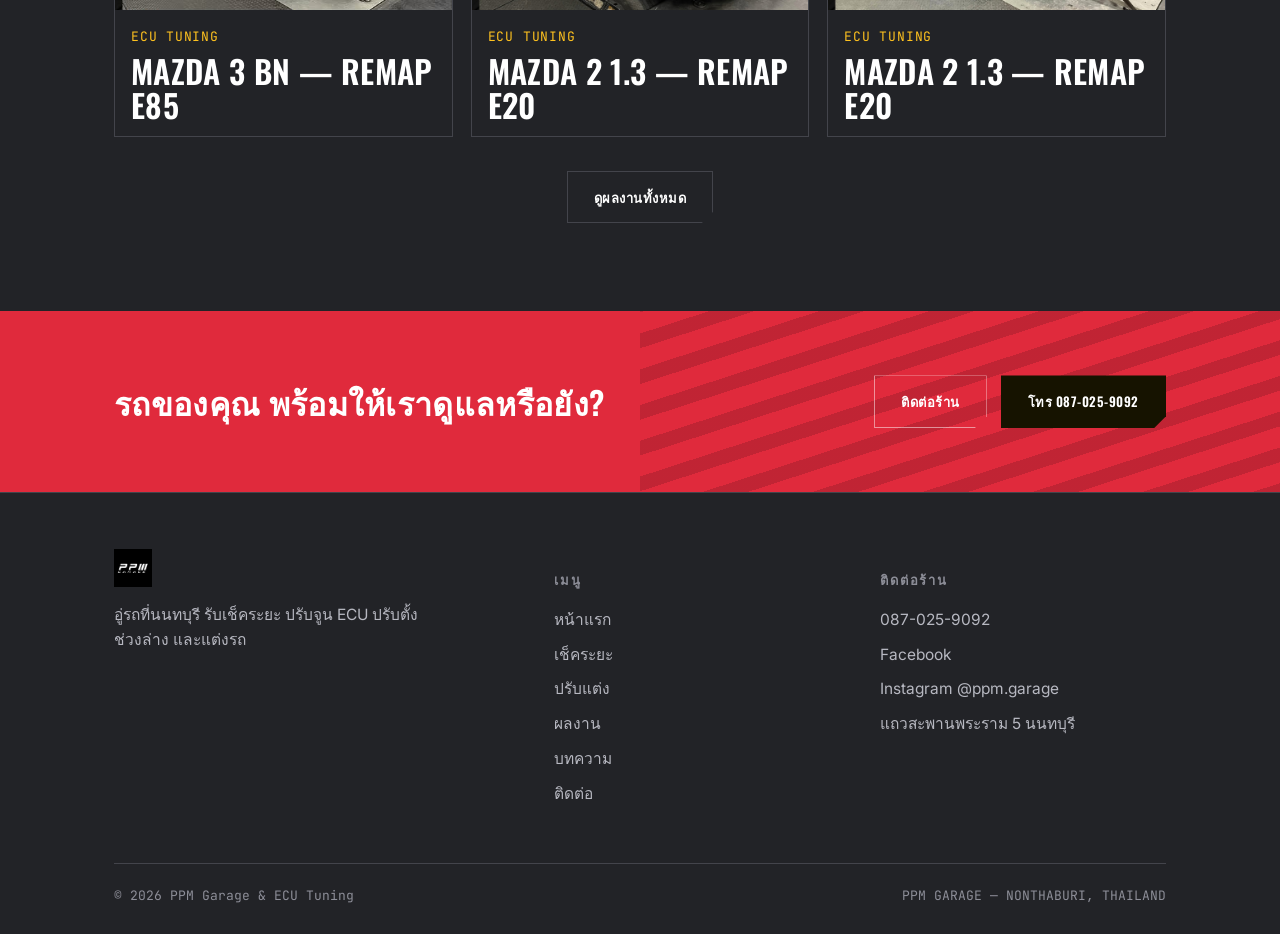
==== commit cc4b6ca0: "Add files via upload" ====
--- a/index.html
+++ b/index.html
@@ -36,6 +36,16 @@
   .highlight-item-body{ padding:14px 16px; }
   .highlight-item-body span{ font-family:var(--font-mono); font-size:var(--fs-sm); letter-spacing:.06em; color:var(--amber); text-transform:uppercase; }
   .highlight-item-body h4{ font-size:var(--fs-lg); margin-top:6px; }
+
+  /* Home layout cleanup */
+  .hero{ padding-bottom:28px; }
+  #services{ padding-top:24px; }
+  .hero-scope-head{ justify-content:flex-start; }
+  .highlight-item img{ object-fit:contain; background:var(--black); }
+  @media (max-width:860px){
+    .hero{ padding-bottom:24px; }
+    #services{ padding-top:20px; }
+  }
 </style>
 </head>
 <body>
@@ -67,9 +77,7 @@
   <div class="wrap">
     <div class="hero-top reveal">
       <p class="hero-sub">
-        PPM Garage &amp; ECU Tuning ร้านนี้เน้นเช็คระยะและบำรุงรักษาเป็นหลัก
-        พร้อมบริการปรับตั้งช่วงล่าง แต่งรถ และรีแฟลชกล่อง ECU สำหรับคนที่สนใจ
-        ดูแลรถได้หลายยี่ห้อ คุยกับทีมที่คุ้นเคยงานซ่อมบำรุงมานาน
+        PPM Garage &amp; ECU Tuning บริการเช็กระยะบำรุงรักษา ปรับแต่งเครื่องยนต์ ช่วงล่าง แต่งรถ และ Remap ECU
       </p>
       <div class="hero-actions">
         <a href="contact.html" class="btn btn-primary">นัดคิวเข้าอู่</a>
@@ -80,8 +88,7 @@
     <div class="hero-boxes">
       <div class="hero-scope reveal">
         <div class="hero-scope-head">
-          <span>บริการที่ลูกค้าใช้บ่อย</span>
-          <b>เช็คระยะ</b>
+          <span>เช็กระยะ</span>
         </div>
         <ul class="hero-checklist">
           <li><svg viewBox="0 0 24 24" fill="none" stroke="currentColor" stroke-width="2.2"><path d="M20 6L9 17l-5-5"/></svg><span>เปลี่ยนถ่ายน้ำมันเครื่อง</span></li>
@@ -97,8 +104,7 @@
 
       <div class="hero-scope reveal">
         <div class="hero-scope-head">
-          <span>อยากได้เพิ่มเติม</span>
-          <b>ปรับแต่ง</b>
+          <span>ปรับแต่ง</span>
         </div>
         <ul class="hero-checklist">
           <li><svg viewBox="0 0 24 24" fill="none" stroke="currentColor" stroke-width="2.2"><path d="M20 6L9 17l-5-5"/></svg><span>ปรับตั้งช่วงล่าง</span></li>
@@ -115,24 +121,9 @@
   </div>
 </section>
 
-<div class="stat-strip">
-  <div class="wrap">
-    <div class="stat"><b>เช็คระยะ</b><span>ตรวจตามรอบ ไม่ต้องรอให้เสียก่อน</span></div>
-    <div class="stat"><b>ปรับแต่ง</b><span>ช่วงล่าง แต่งรถ และจูน ECU</span></div>
-    <div class="stat"><b>นนทบุรี</b><span>นัดคิวผ่านโทร / ไลน์ / เพจร้าน</span></div>
-  </div>
-</div>
 
 <section id="services">
   <div class="wrap">
-    <div class="section-head reveal">
-      <div>
-        <div class="eyebrow">สิ่งที่เราทำ</div>
-        <h2 class="section-title">ดูแลรถ 2 ด้านหลัก</h2>
-      </div>
-      <p class="section-desc">แยกให้ชัดว่าอยากดูแลรถประจำวัน หรืออยากปรับแต่งเพิ่มเติม</p>
-    </div>
-
     <div class="teaser-grid">
       <a href="maintenance.html" class="teaser-card reveal">
         <div class="teaser-icon">
@@ -166,21 +157,21 @@
 
     <div class="highlight-strip">
       <a href="portfolio.html" class="highlight-item reveal">
-        <img src="assets/work-mazda3bn-182whp.jpg" alt="Mazda 3 BN รีแมพ E85 ที่ PPM Garage">
+        <img src="assets/work-mazda3bn-182whp-card.jpg" alt="Mazda 3 BN รีแมพ E85 ที่ PPM Garage">
         <div class="highlight-item-body">
           <span>ECU TUNING</span>
           <h4>Mazda 3 BN — Remap E85</h4>
         </div>
       </a>
       <a href="portfolio.html" class="highlight-item reveal">
-        <img src="assets/work-mazda2-white-90whp.jpg" alt="Mazda 2 1.3 รีแมพ E20 ที่ PPM Garage">
+        <img src="assets/work-mazda2-white-90whp-card.jpg" alt="Mazda 2 1.3 รีแมพ E20 ที่ PPM Garage">
         <div class="highlight-item-body">
           <span>ECU TUNING</span>
           <h4>Mazda 2 1.3 — Remap E20</h4>
         </div>
       </a>
       <a href="portfolio.html" class="highlight-item reveal">
-        <img src="assets/work-mazda2-red-86whp.jpg" alt="Mazda 2 1.3 สีแดง รีแมพ E20 ที่ PPM Garage">
+        <img src="assets/work-mazda2-red-86whp-card.jpg" alt="Mazda 2 1.3 สีแดง รีแมพ E20 ที่ PPM Garage">
         <div class="highlight-item-body">
           <span>ECU TUNING</span>
           <h4>Mazda 2 1.3 — Remap E20</h4>
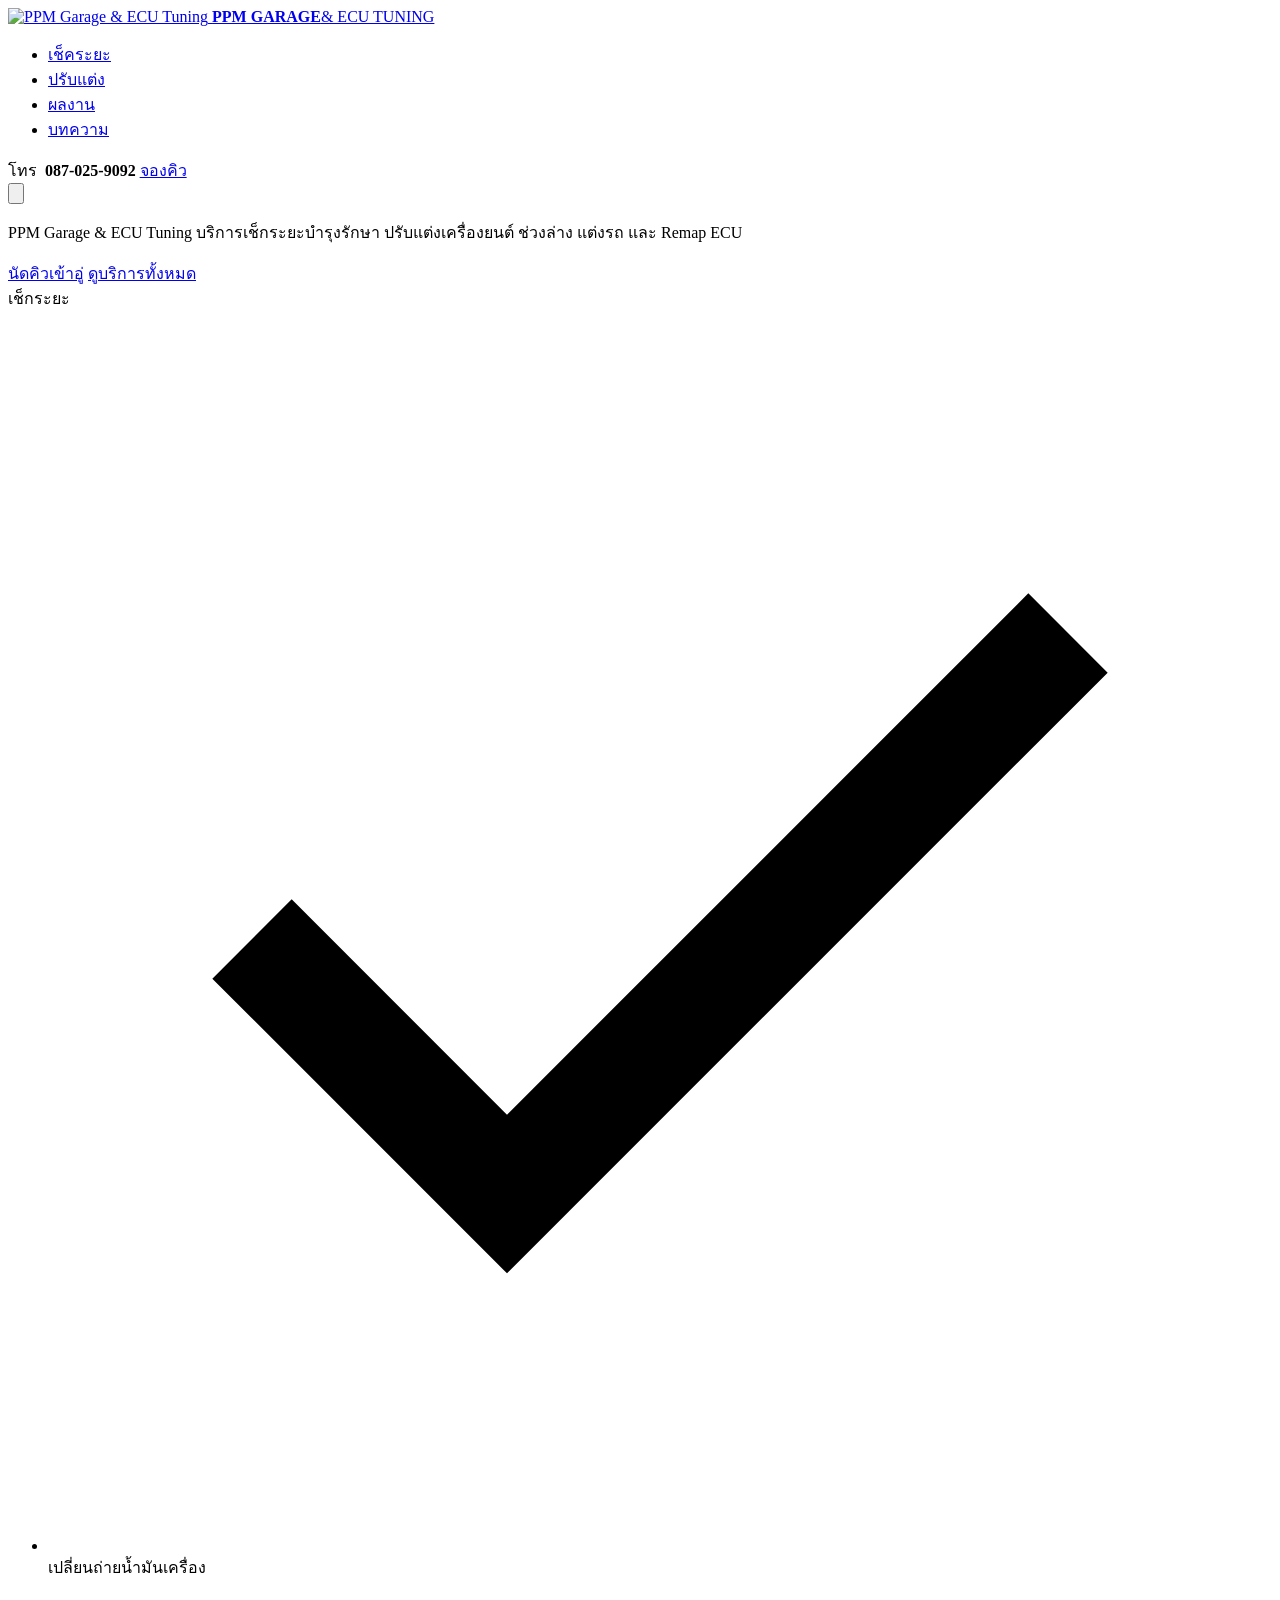
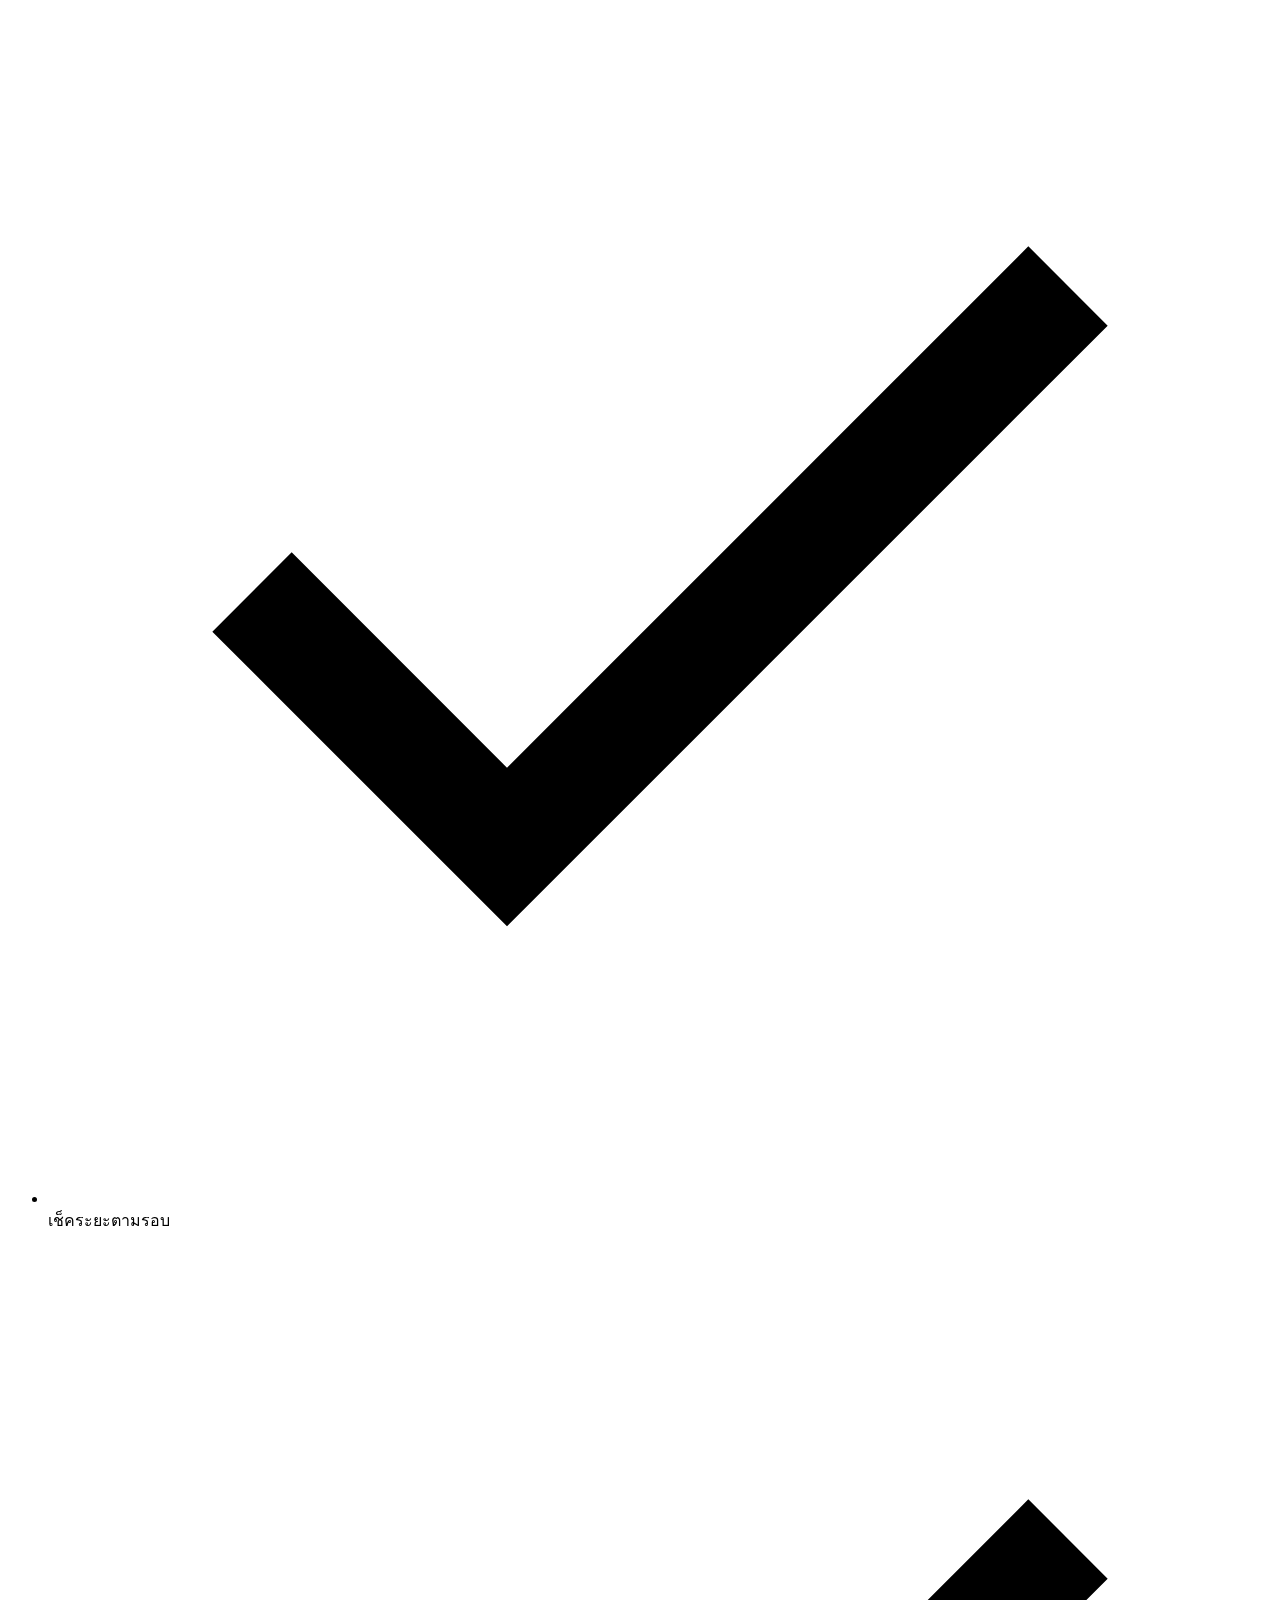
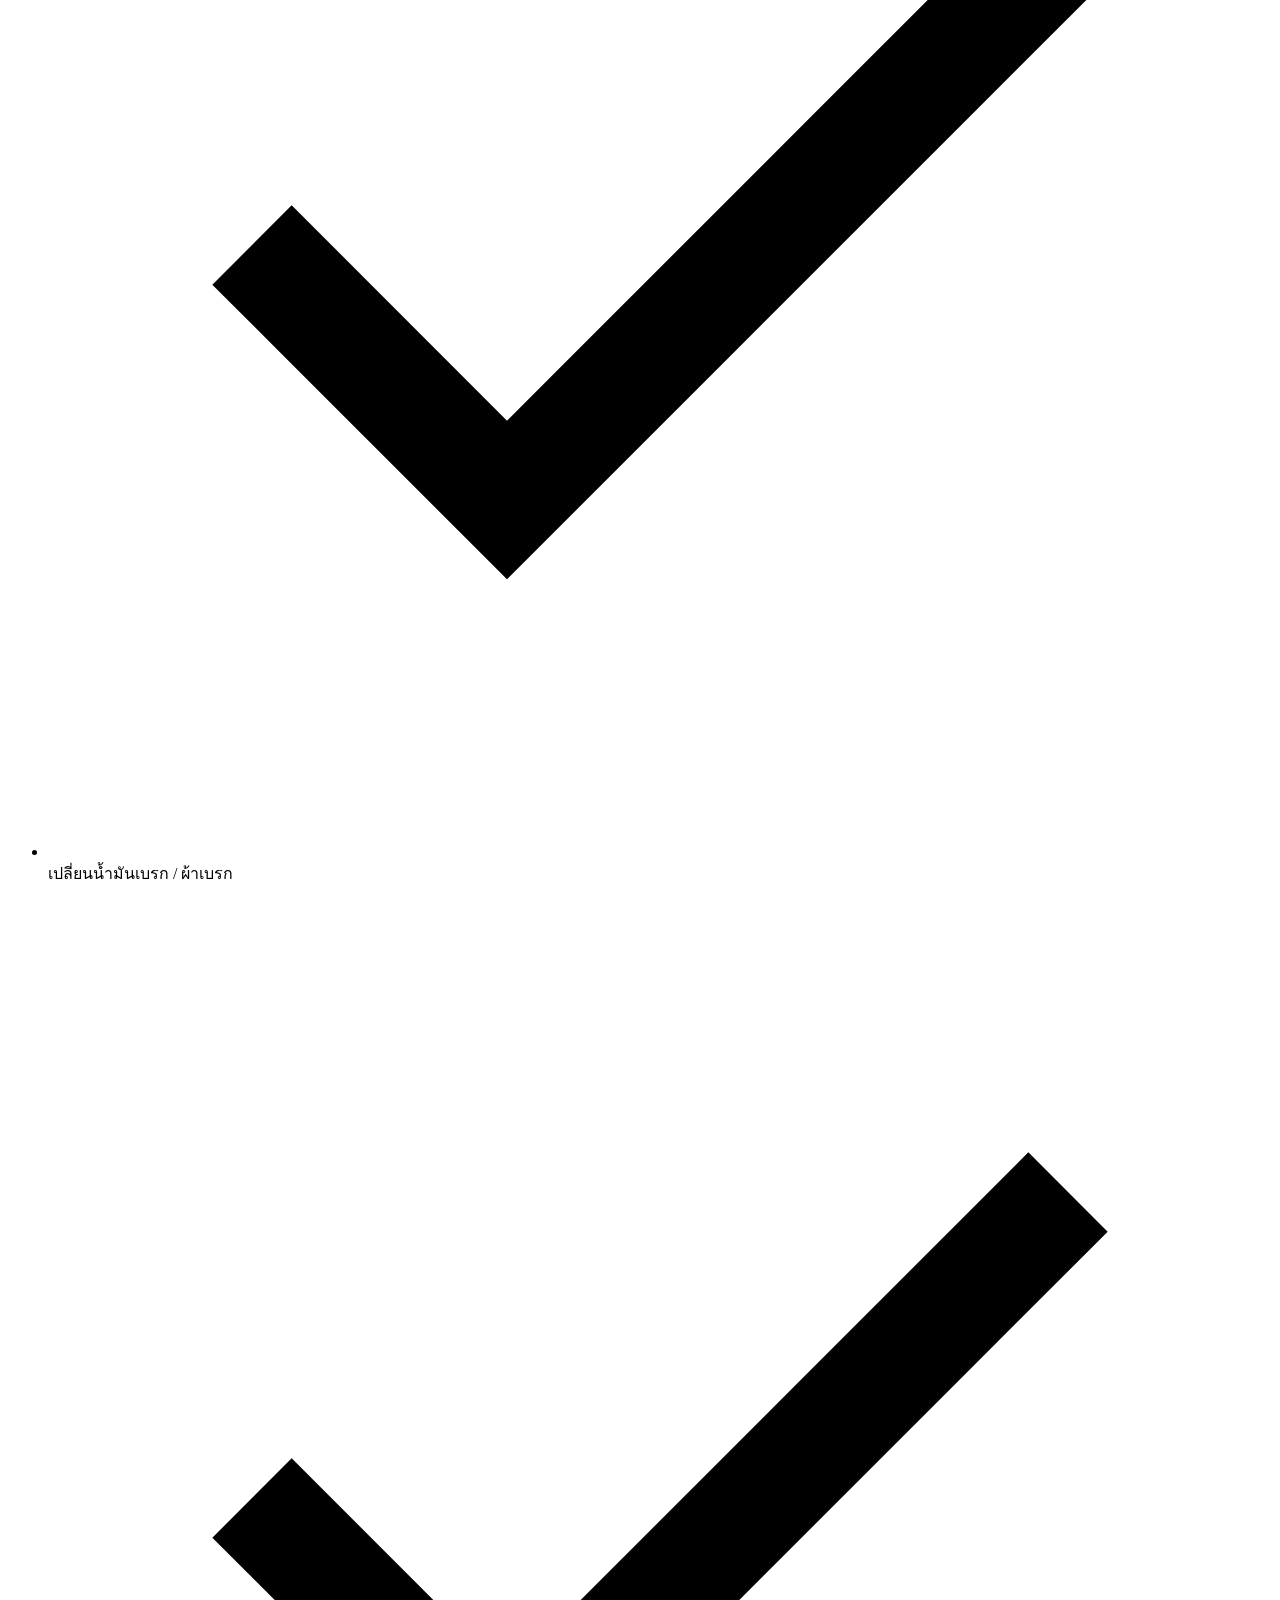
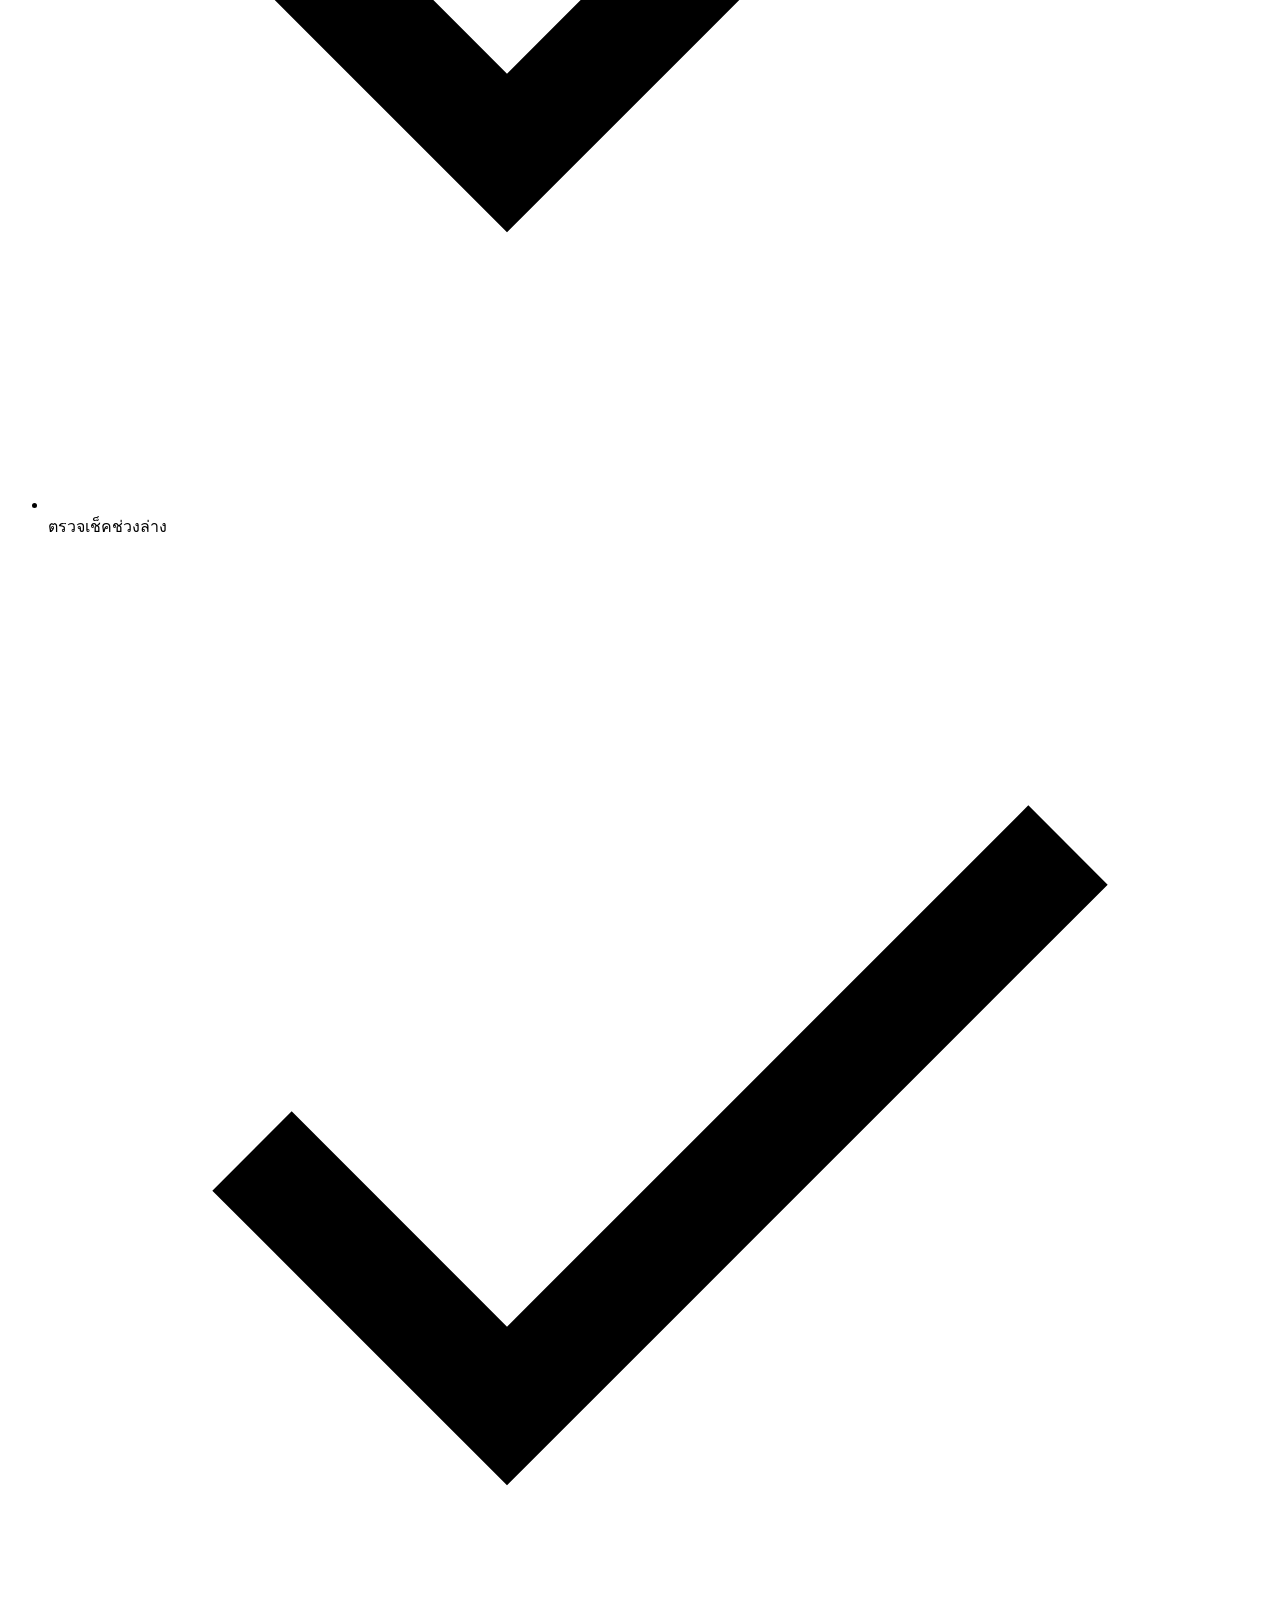
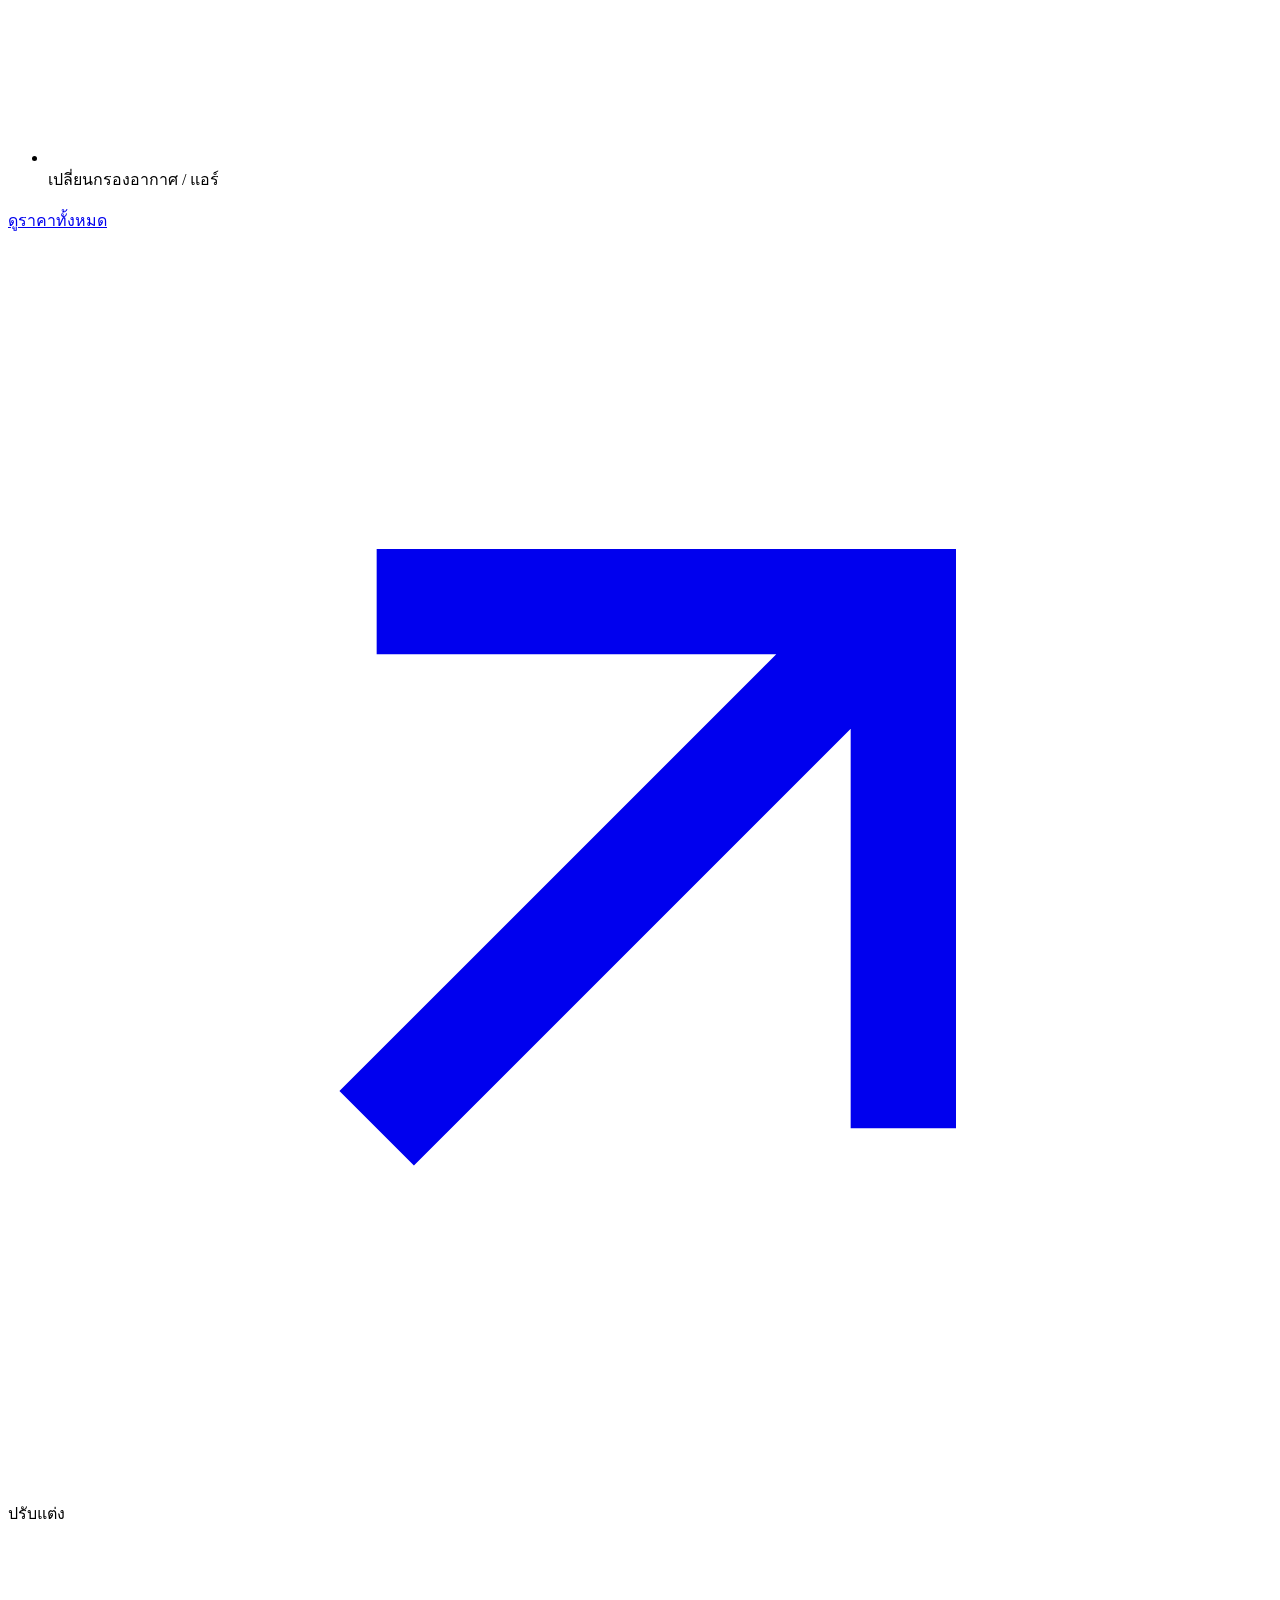
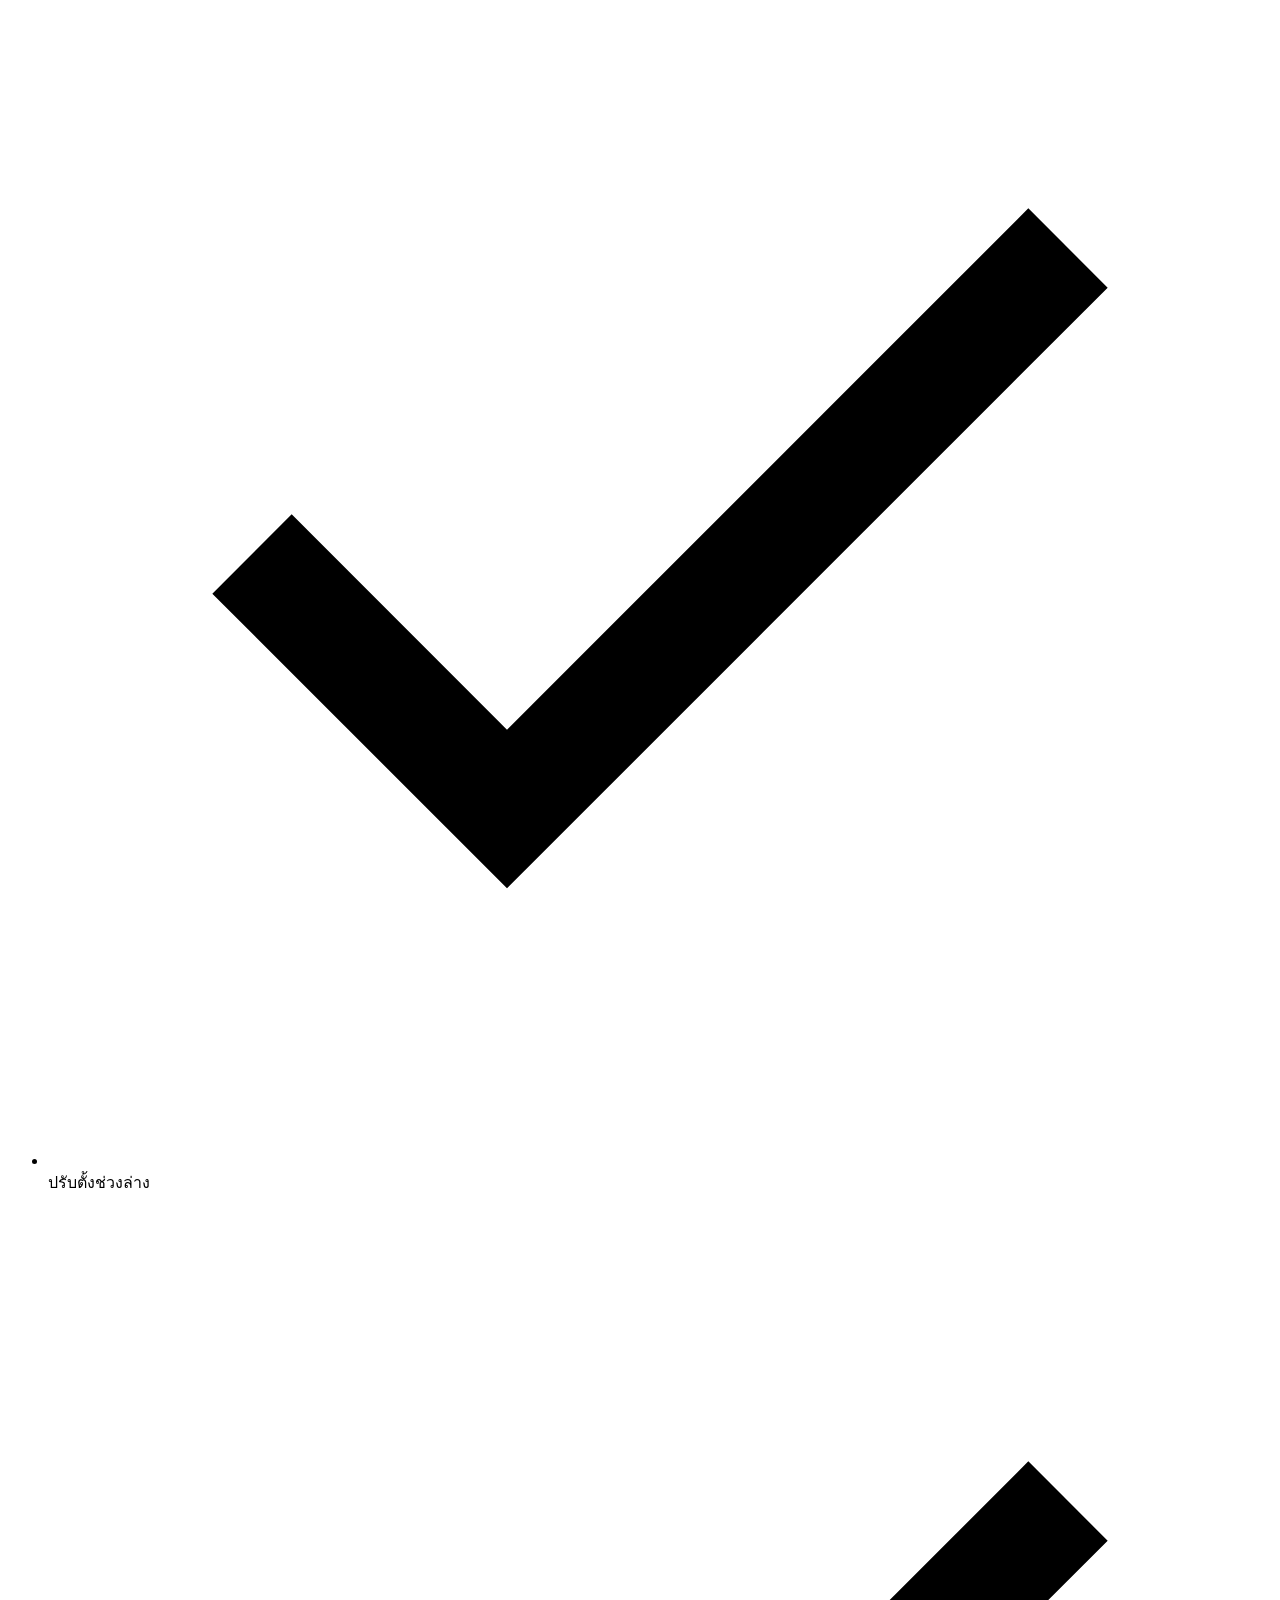
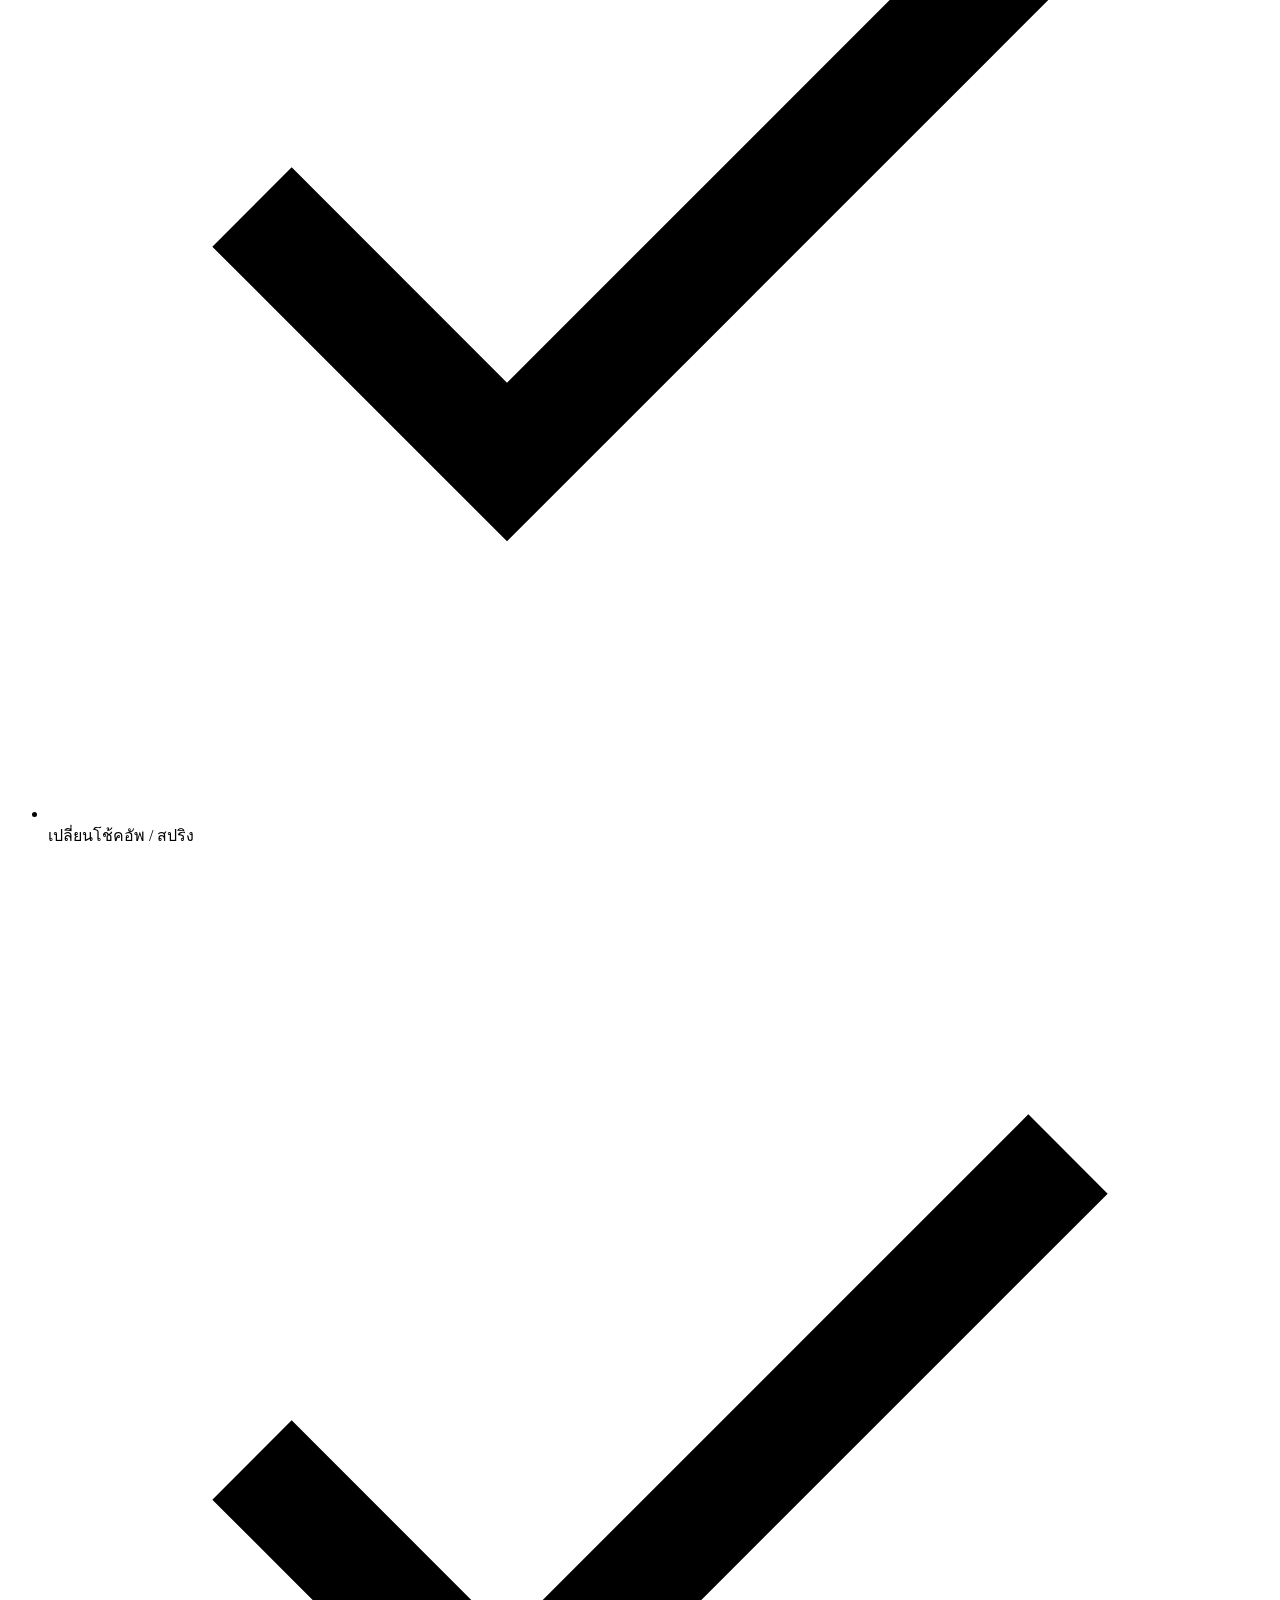
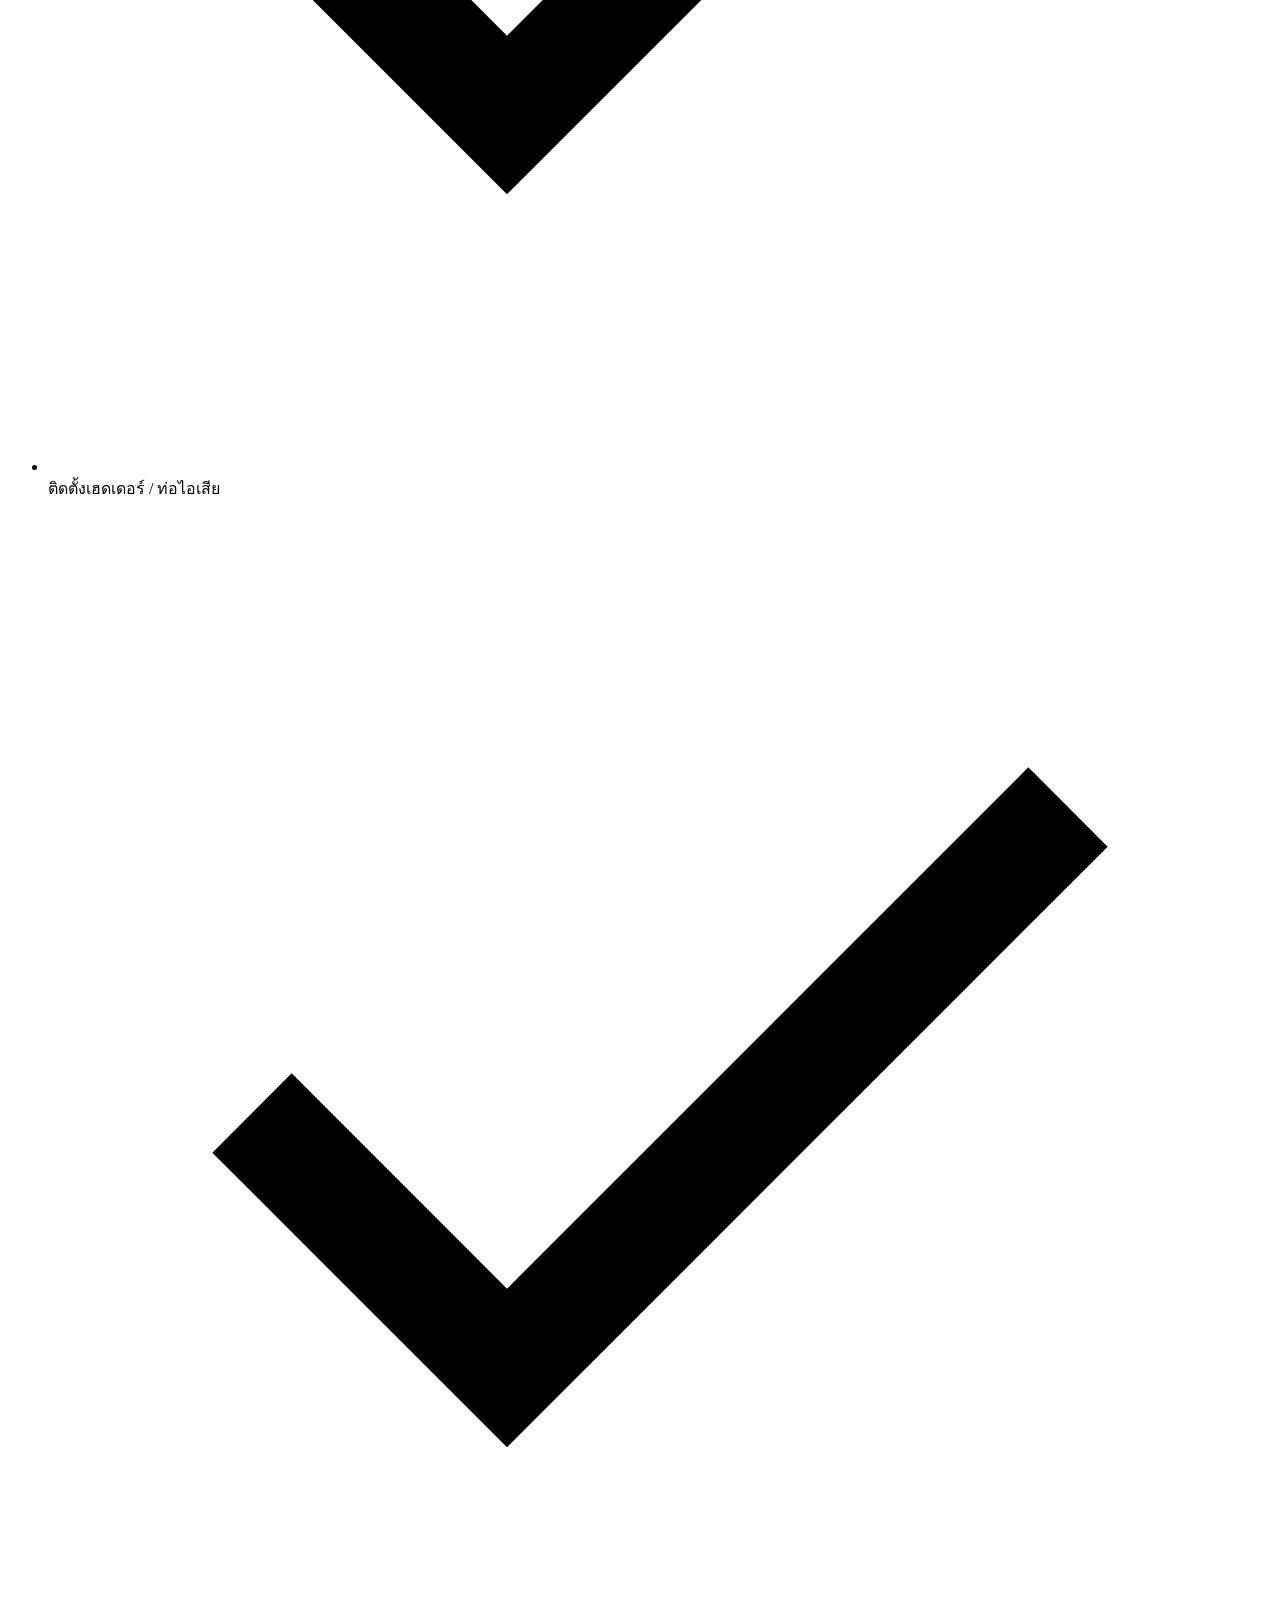
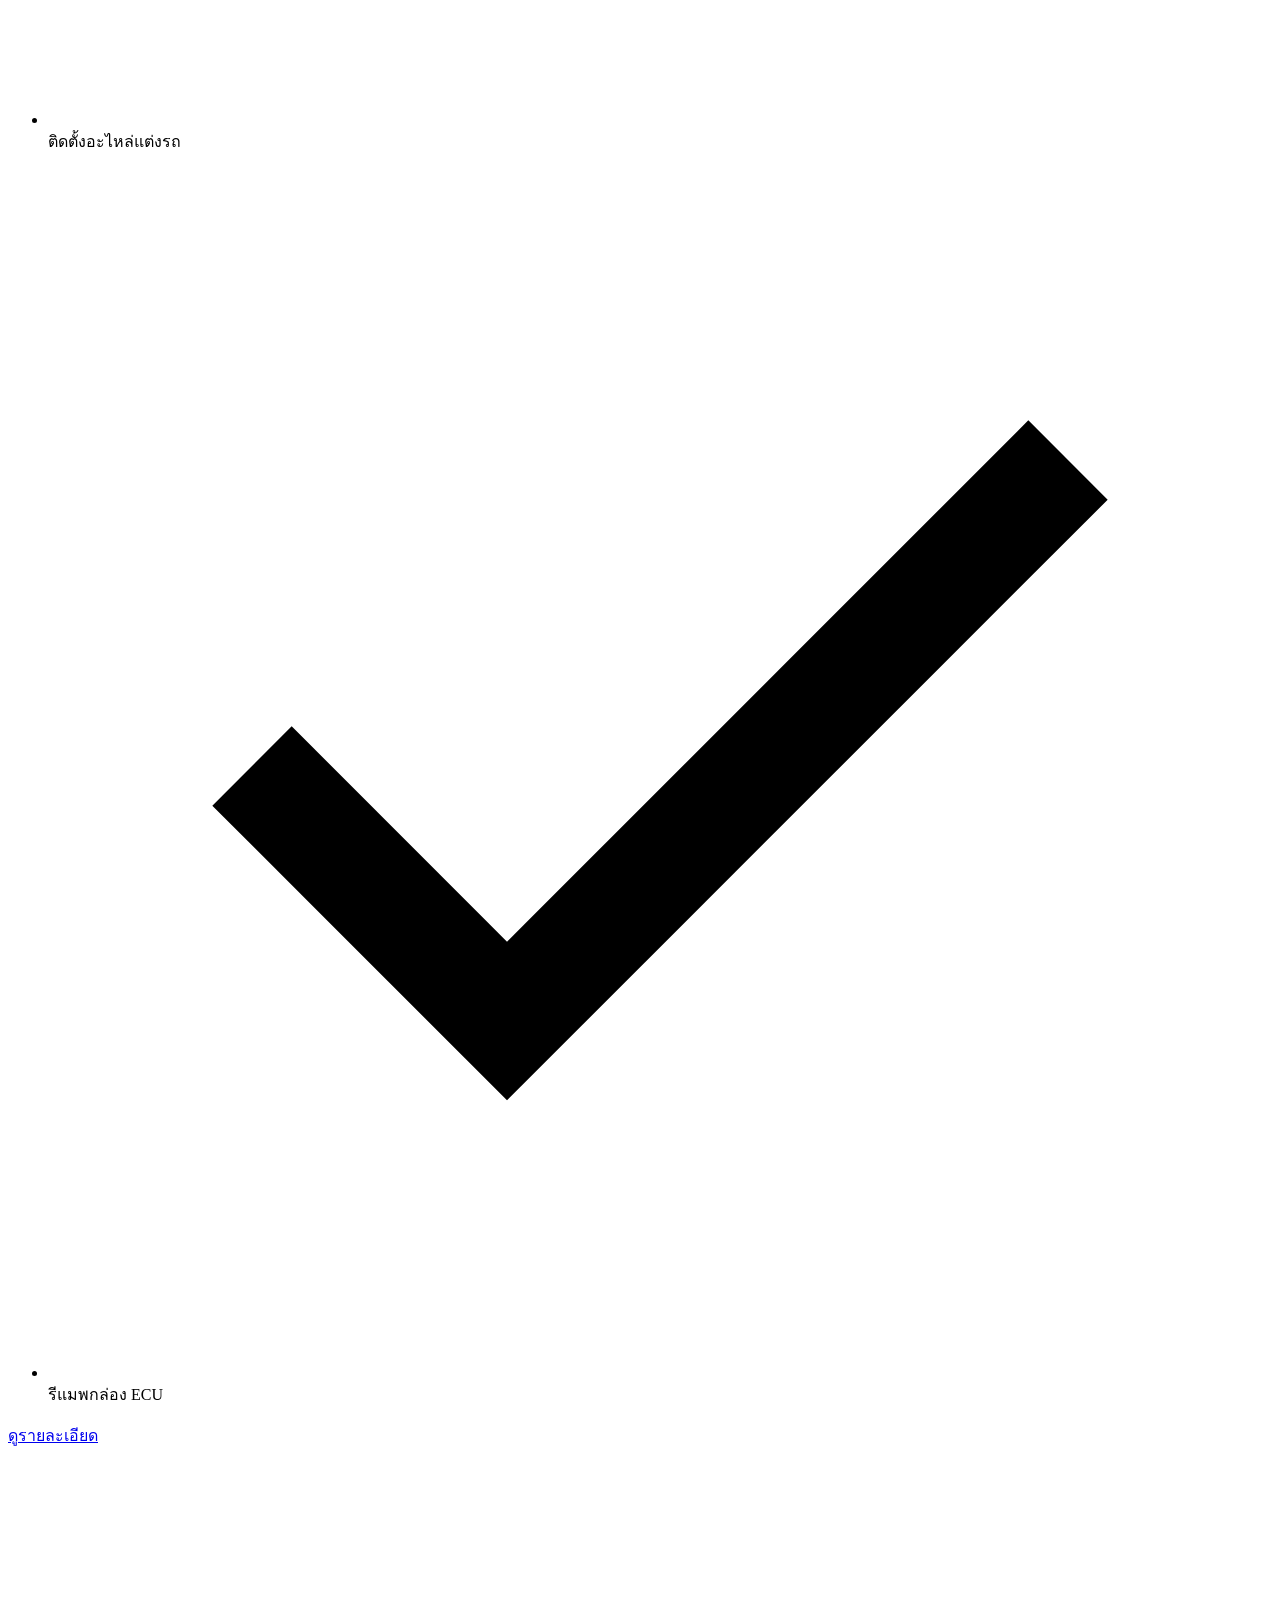
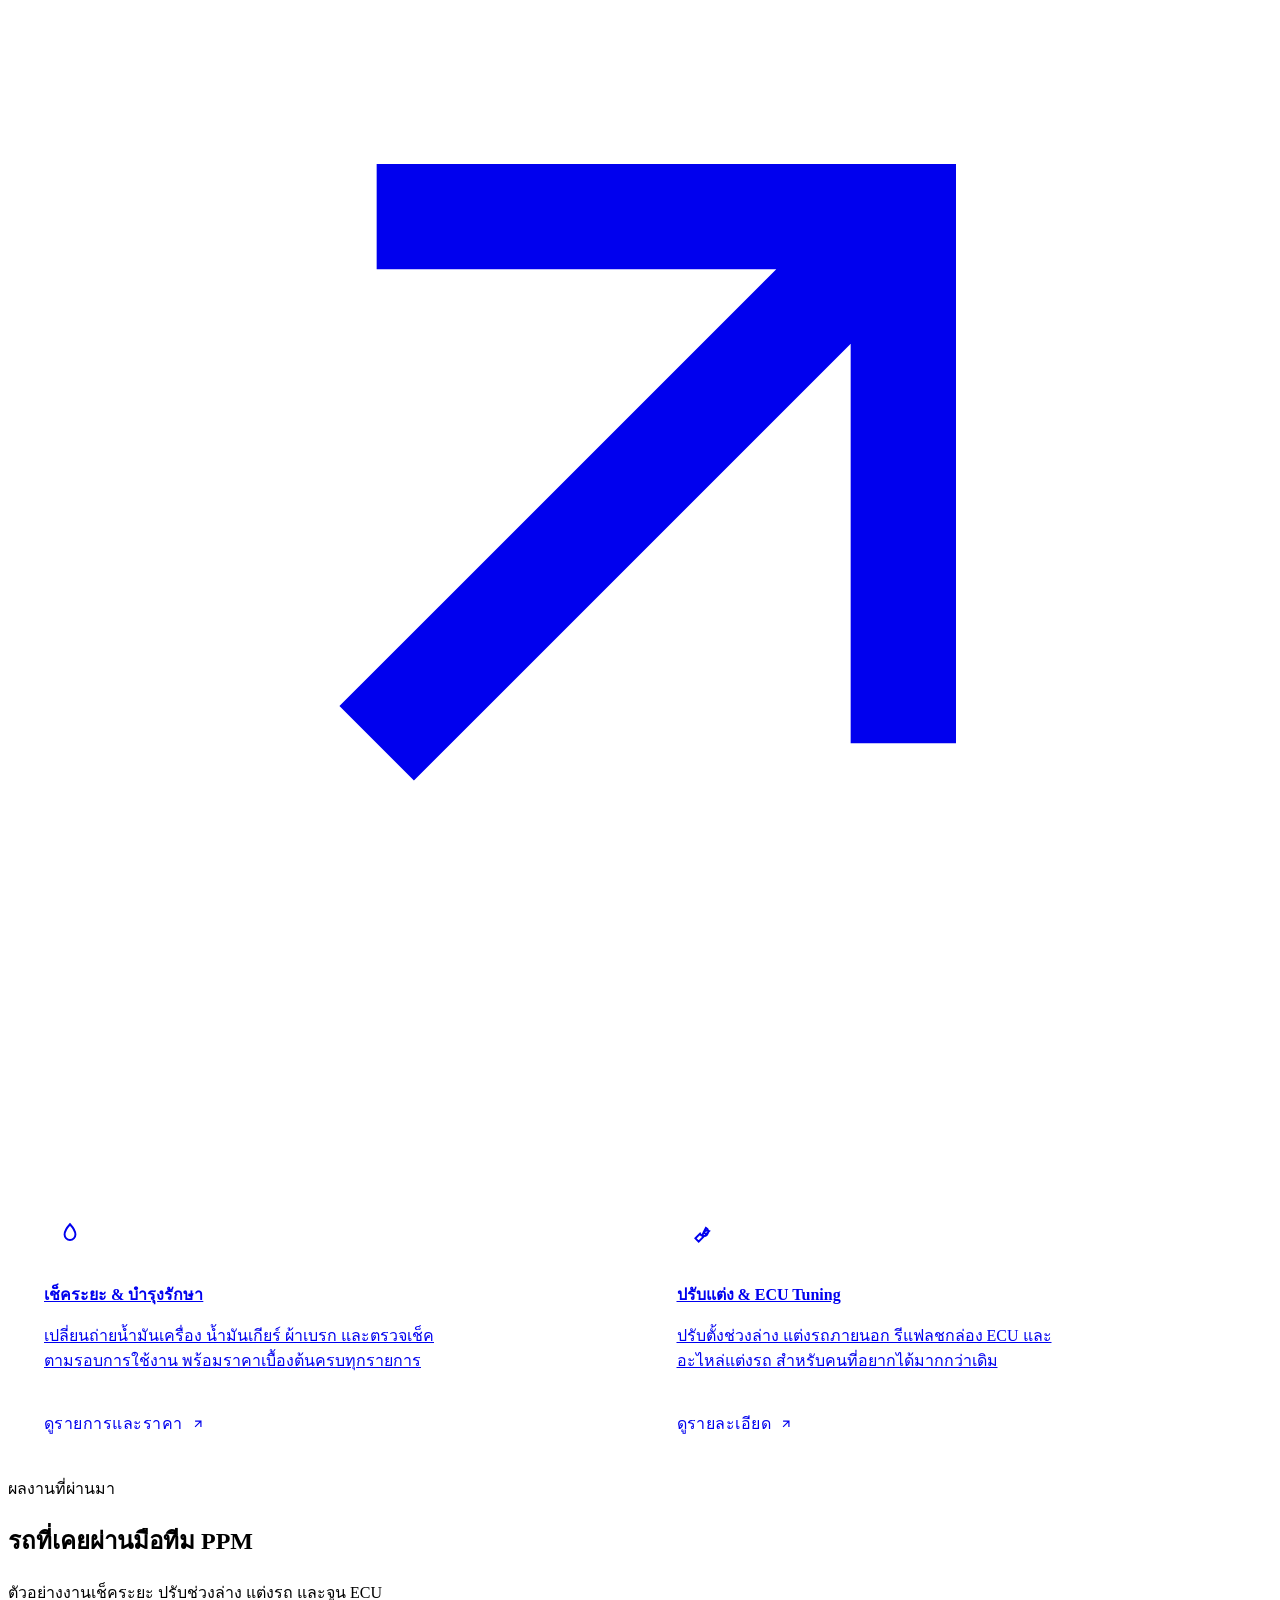
==== commit e2350f2b: "Add files via upload" ====
--- a/index.html
+++ b/index.html
@@ -31,7 +31,7 @@
 
   .highlight-strip{ display:flex; flex-wrap:wrap; gap:18px; }
   .highlight-item{ display:block; flex:1 1 280px; border:1px solid var(--line); overflow:hidden; background:var(--panel-2); }
-  .highlight-item img{ width:100%; aspect-ratio:4/3; object-fit:cover; display:block; transition:transform .4s var(--ease); }
+  .highlight-item img{ width:100%; height:auto; object-fit:contain; display:block; transition:transform .4s var(--ease); background:var(--black); }
   .highlight-item:hover img{ transform:scale(1.05); }
   .highlight-item-body{ padding:14px 16px; }
   .highlight-item-body span{ font-family:var(--font-mono); font-size:var(--fs-sm); letter-spacing:.06em; color:var(--amber); text-transform:uppercase; }
@@ -41,7 +41,6 @@
   .hero{ padding-bottom:28px; }
   #services{ padding-top:24px; }
   .hero-scope-head{ justify-content:flex-start; }
-  .highlight-item img{ object-fit:contain; background:var(--black); }
   @media (max-width:860px){
     .hero{ padding-bottom:24px; }
     #services{ padding-top:20px; }
@@ -157,21 +156,21 @@
 
     <div class="highlight-strip">
       <a href="portfolio.html" class="highlight-item reveal">
-        <img src="assets/work-mazda3bn-182whp-card.jpg" alt="Mazda 3 BN รีแมพ E85 ที่ PPM Garage">
+        <img src="assets/work-mazda3bn-182whp.jpg" alt="Mazda 3 BN รีแมพ E85 ที่ PPM Garage">
         <div class="highlight-item-body">
           <span>ECU TUNING</span>
           <h4>Mazda 3 BN — Remap E85</h4>
         </div>
       </a>
       <a href="portfolio.html" class="highlight-item reveal">
-        <img src="assets/work-mazda2-white-90whp-card.jpg" alt="Mazda 2 1.3 รีแมพ E20 ที่ PPM Garage">
+        <img src="assets/work-mazda2-white-90whp.jpg" alt="Mazda 2 1.3 รีแมพ E20 ที่ PPM Garage">
         <div class="highlight-item-body">
           <span>ECU TUNING</span>
           <h4>Mazda 2 1.3 — Remap E20</h4>
         </div>
       </a>
       <a href="portfolio.html" class="highlight-item reveal">
-        <img src="assets/work-mazda2-red-86whp-card.jpg" alt="Mazda 2 1.3 สีแดง รีแมพ E20 ที่ PPM Garage">
+        <img src="assets/work-mazda2-red-86whp.jpg" alt="Mazda 2 1.3 สีแดง รีแมพ E20 ที่ PPM Garage">
         <div class="highlight-item-body">
           <span>ECU TUNING</span>
           <h4>Mazda 2 1.3 — Remap E20</h4>
